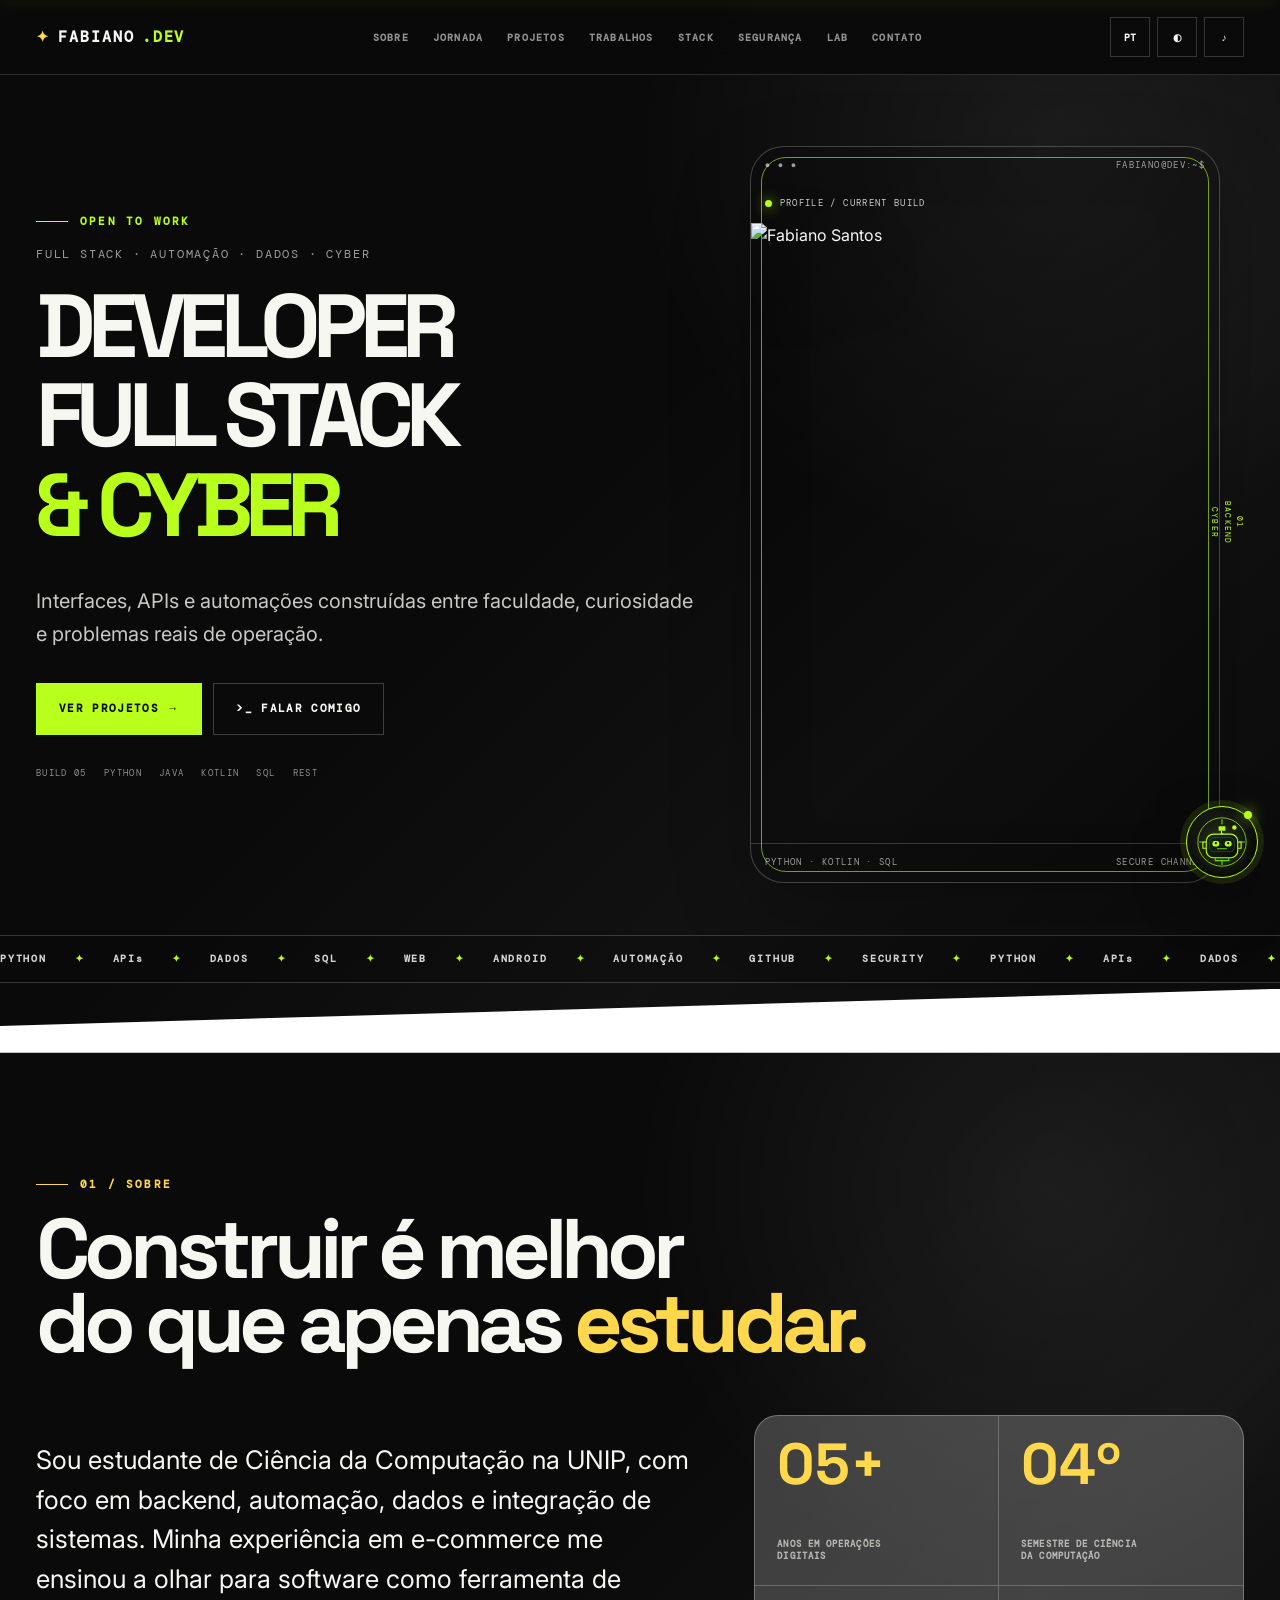
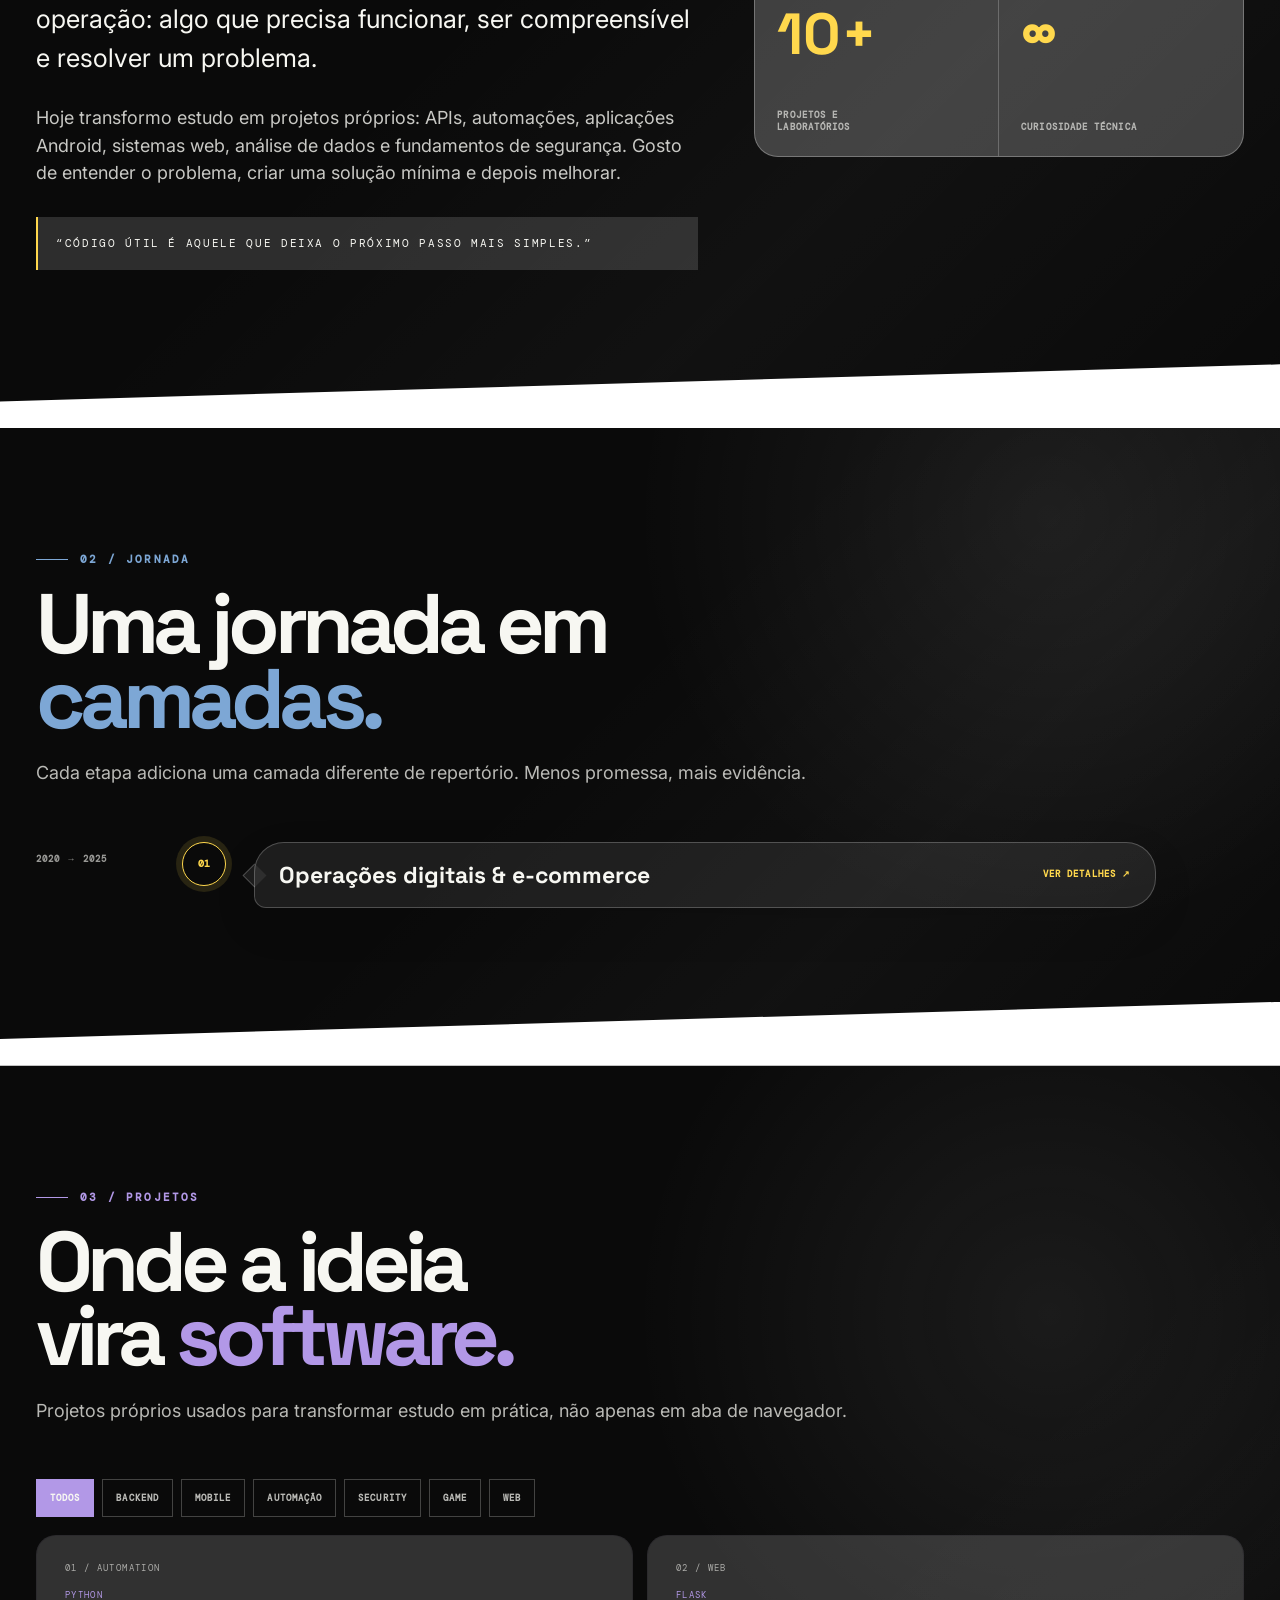
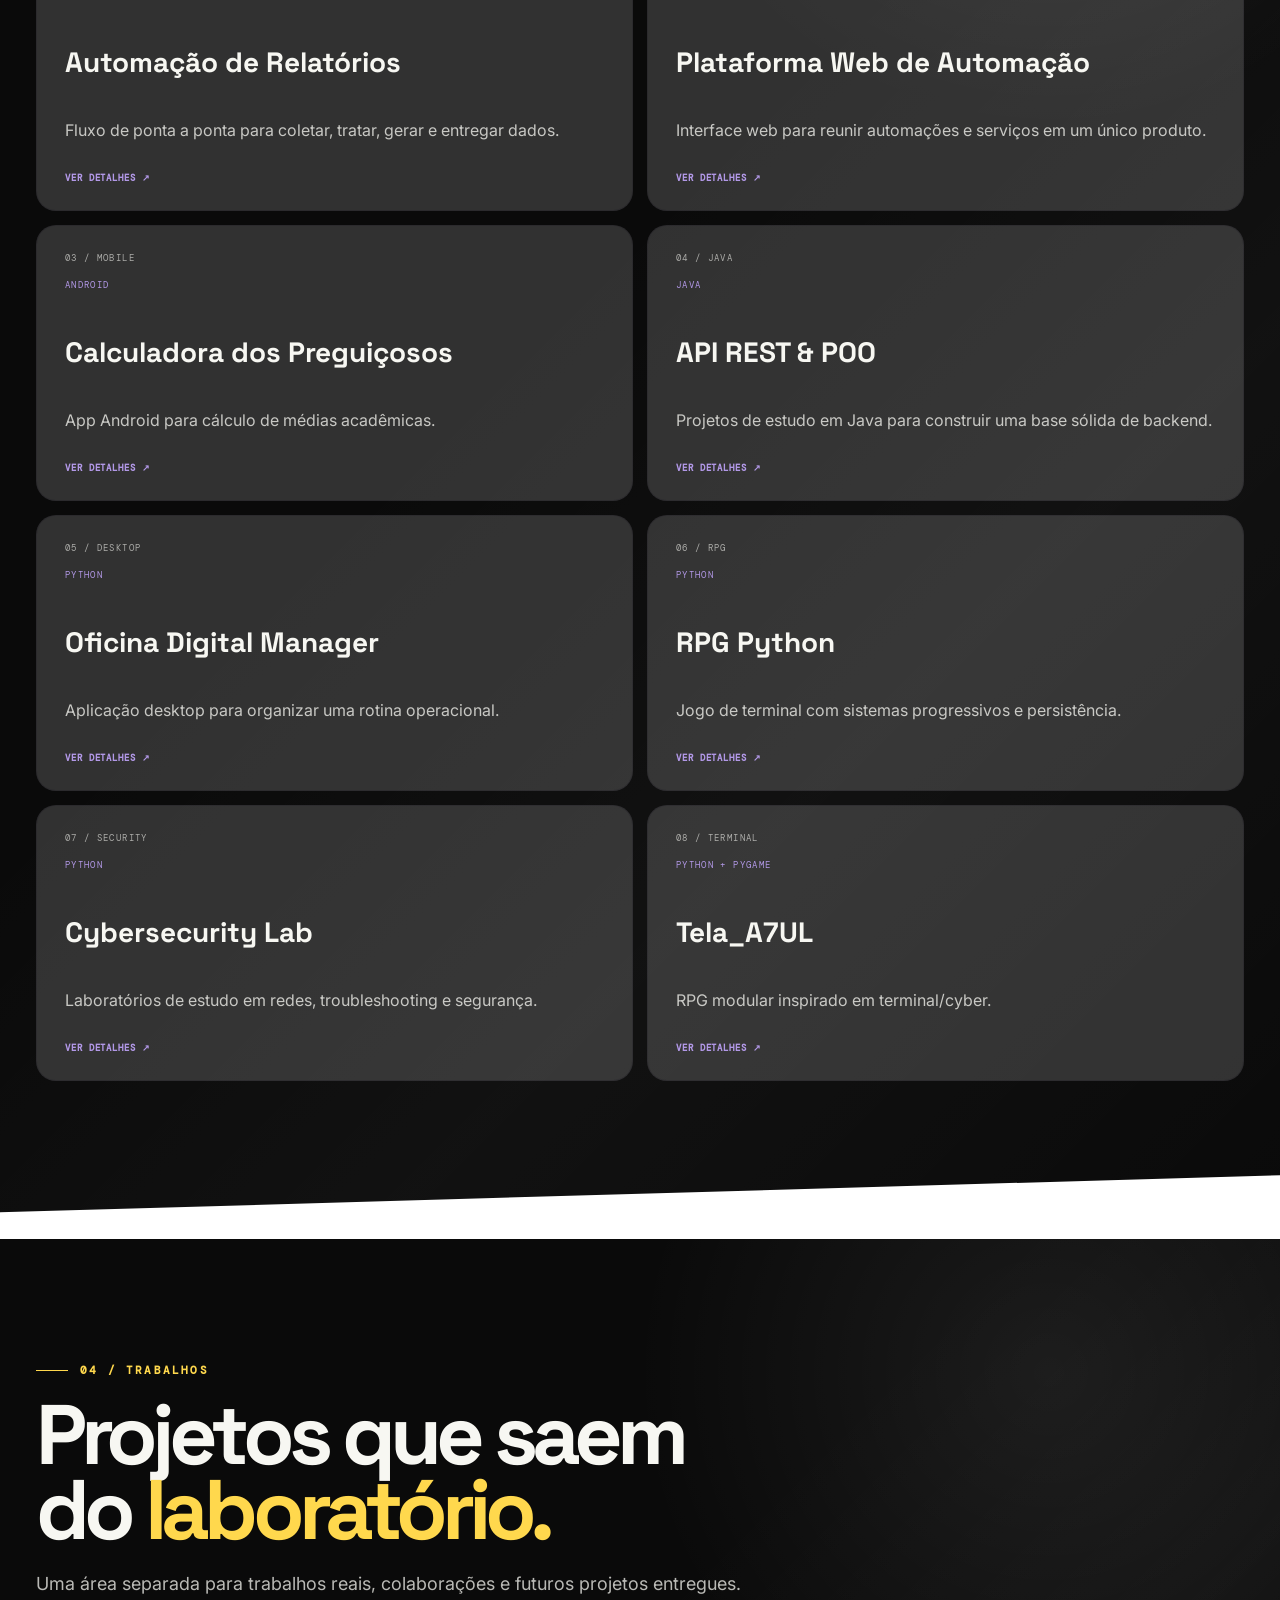
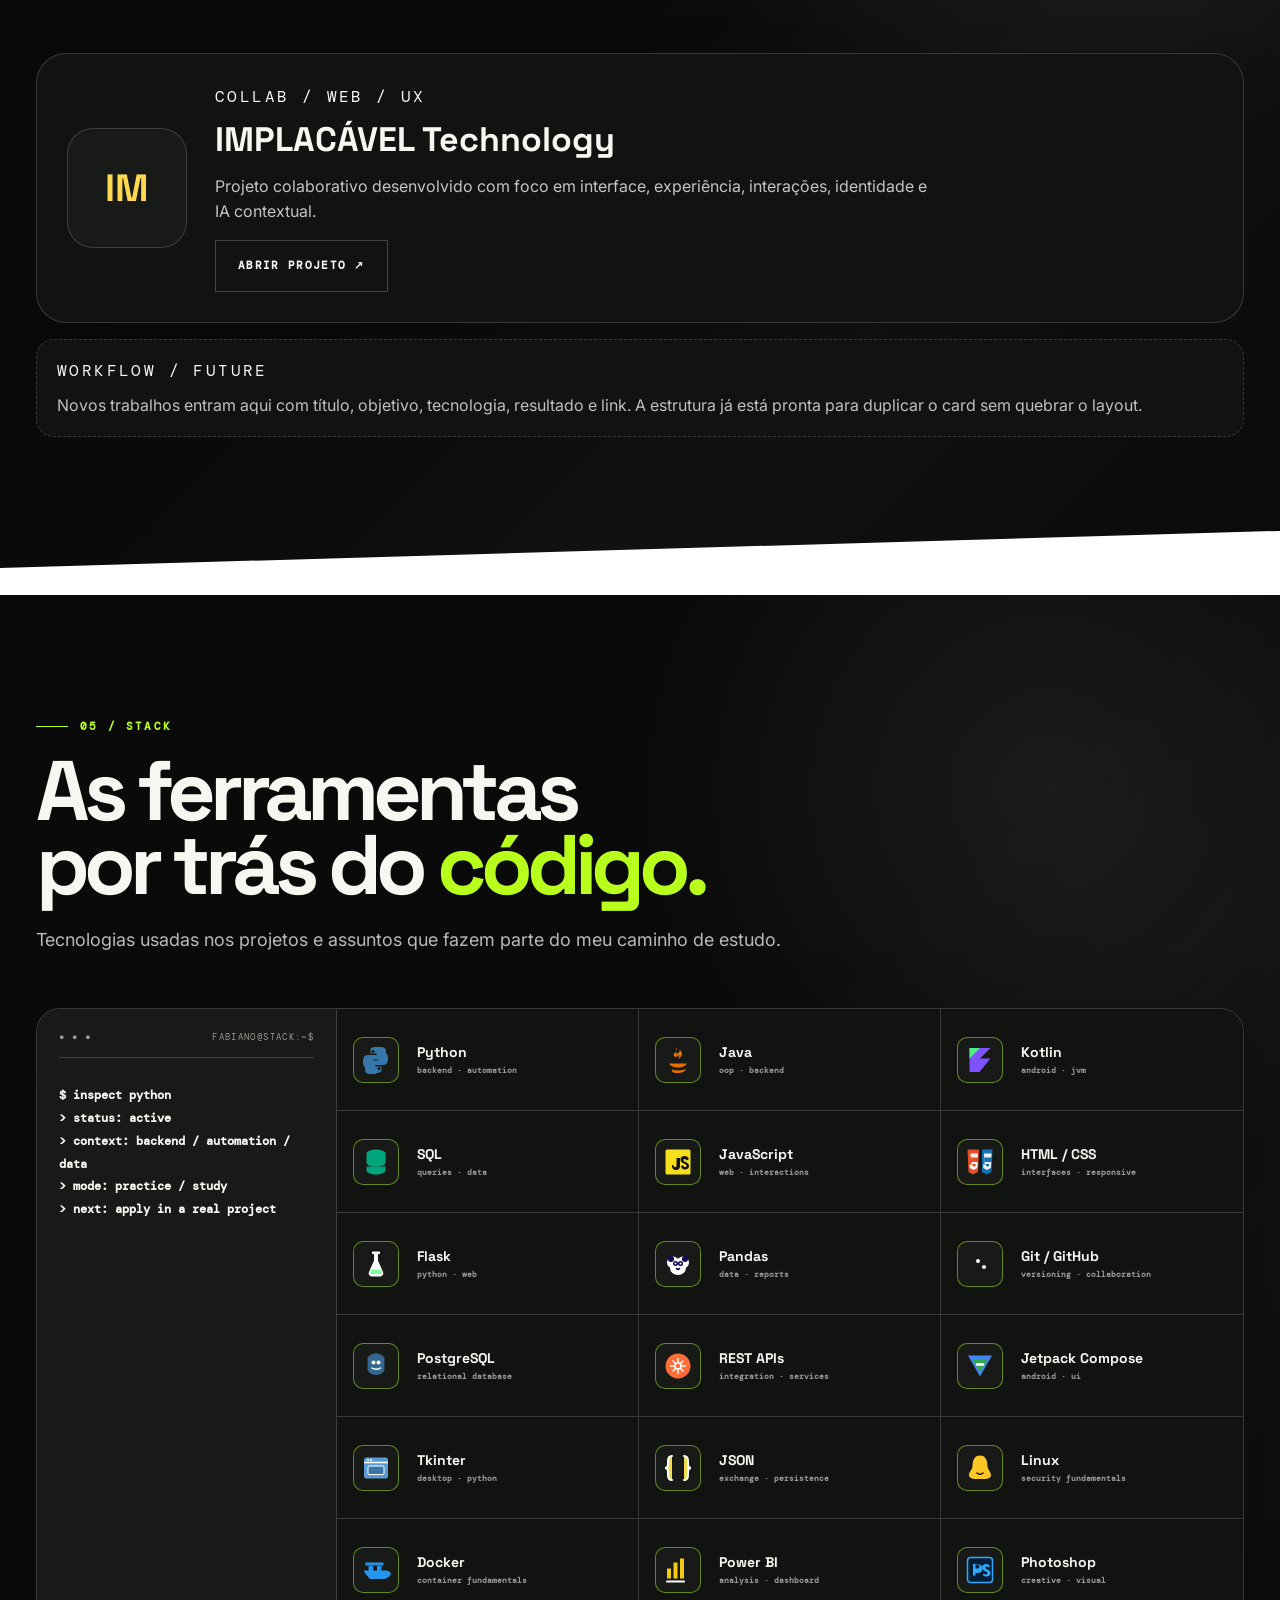
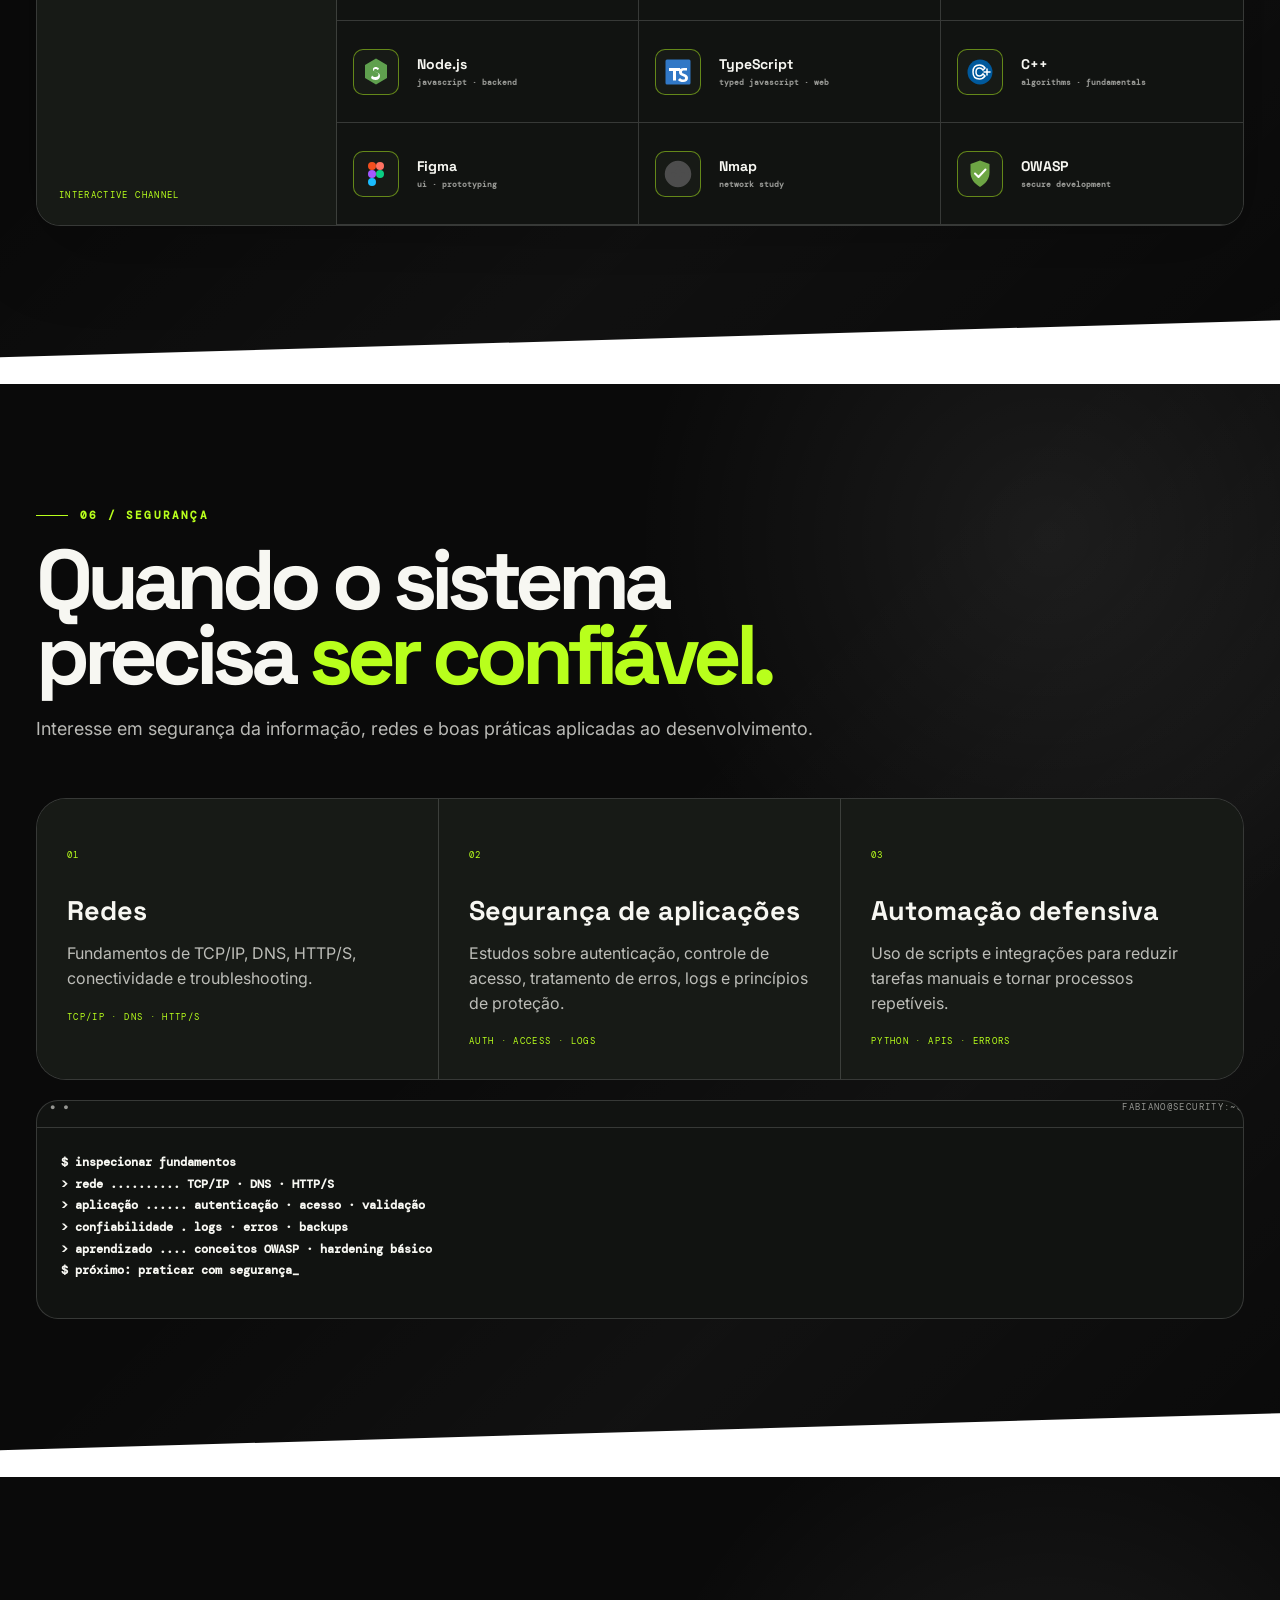
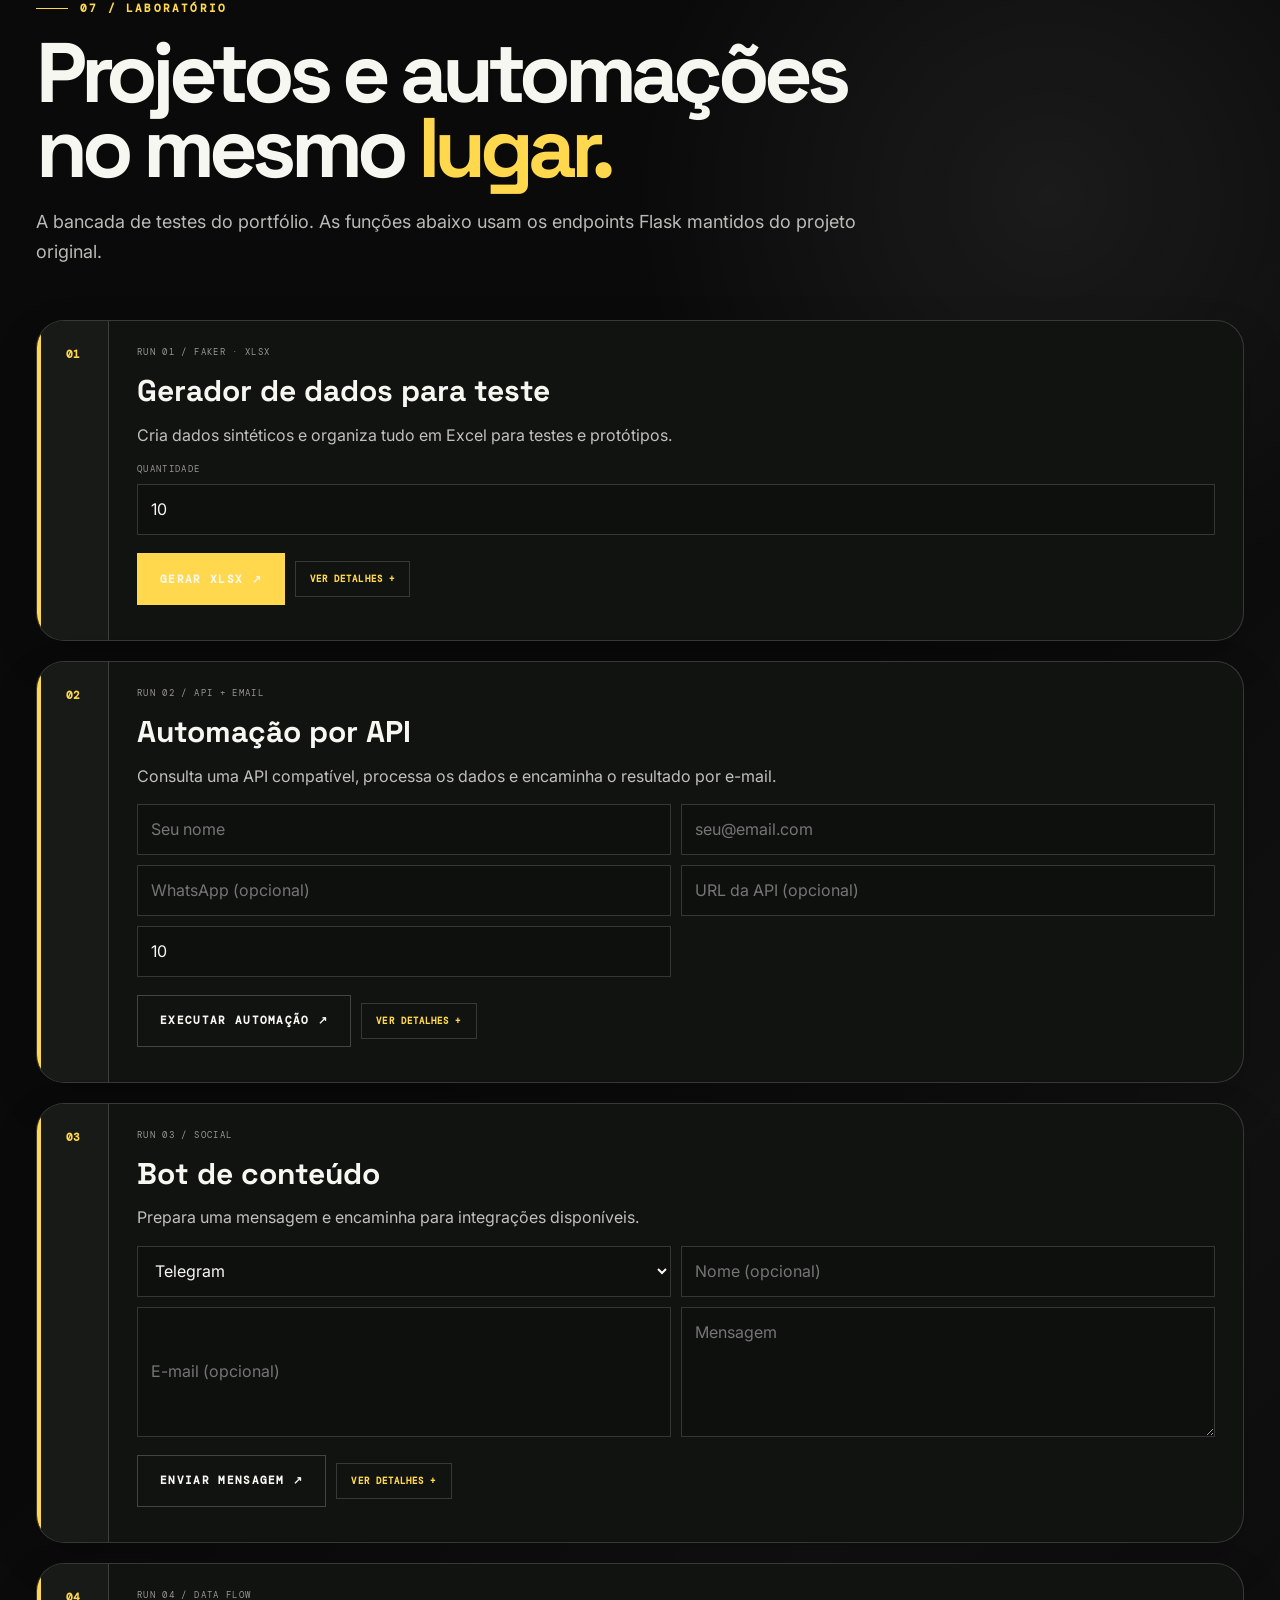
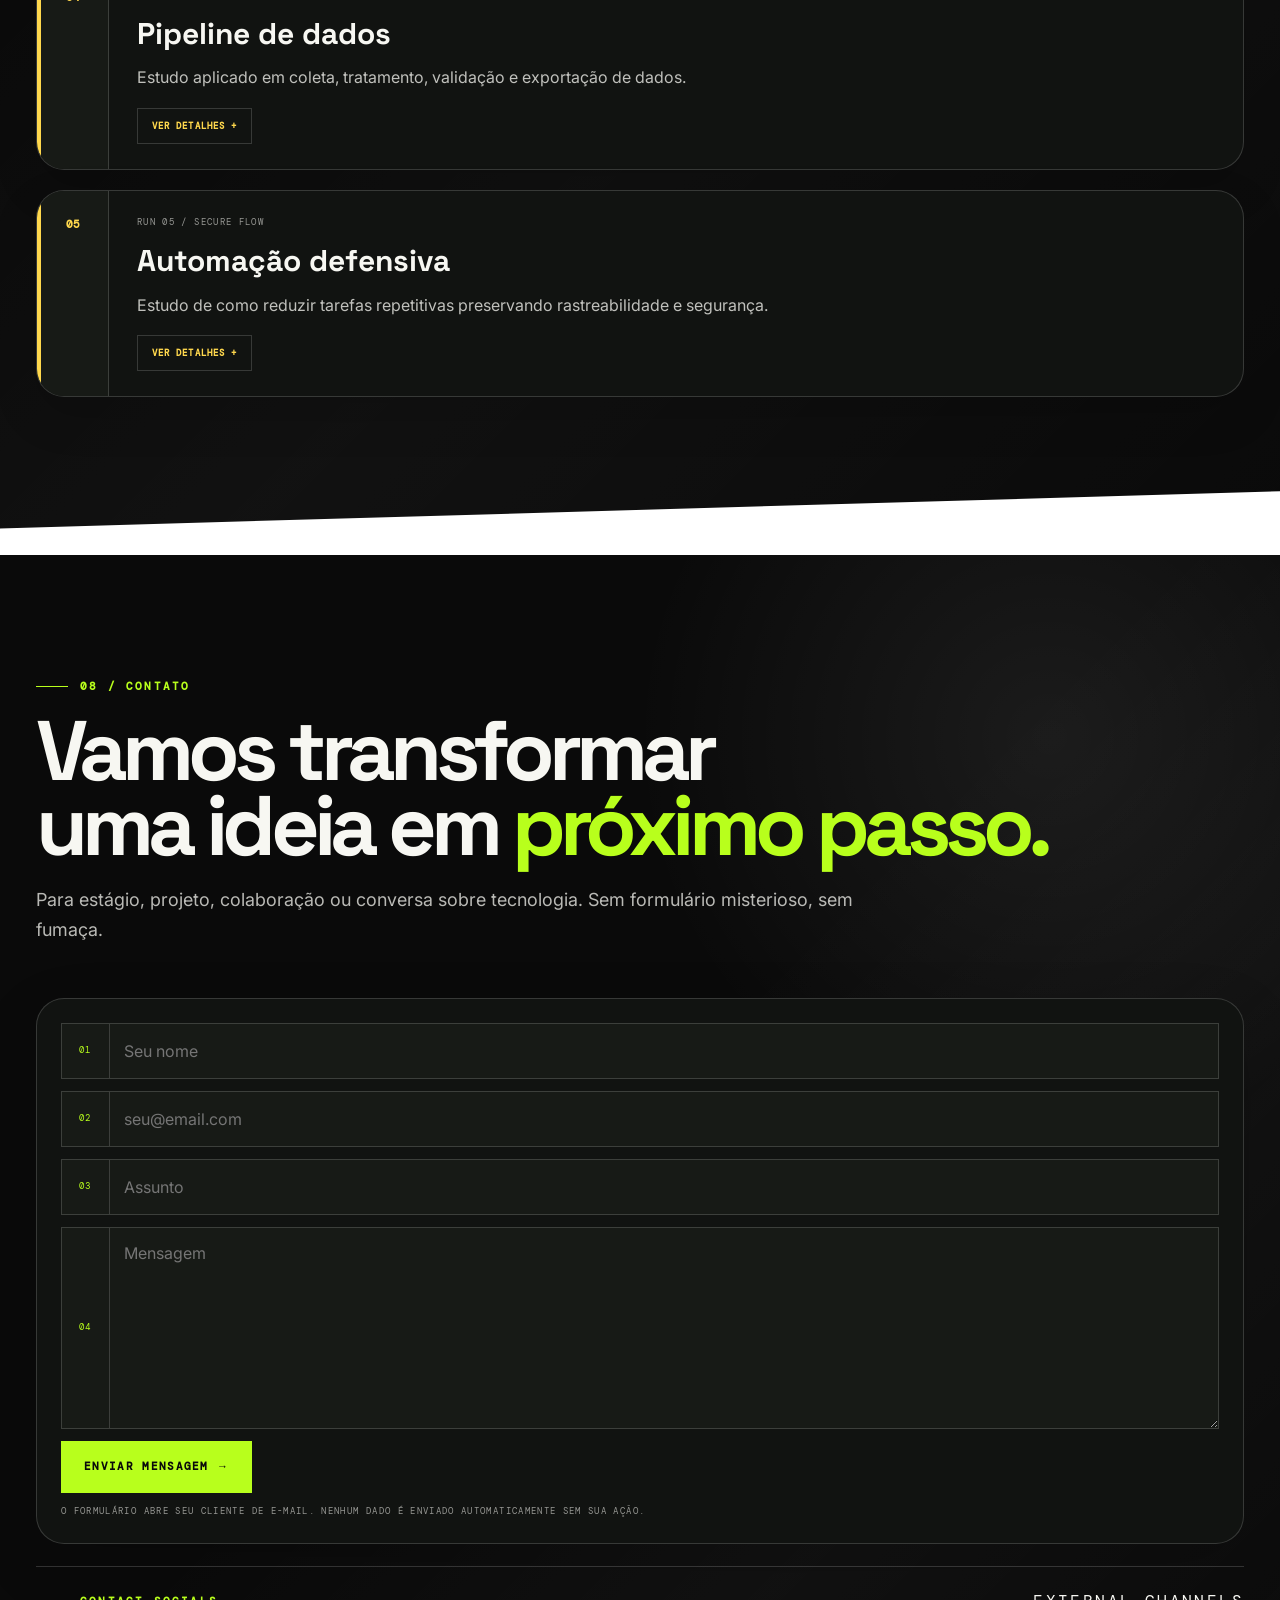
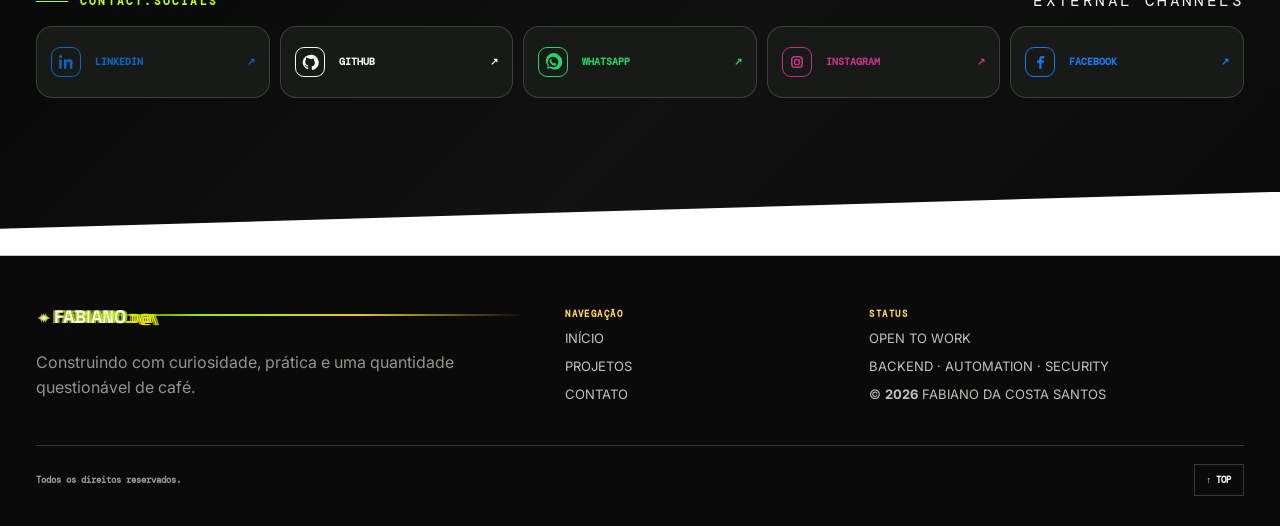
==== index.html @ bdf97c0b "Integrate corrected V13 portfolio interface" ====
<!doctype html>
<html lang="pt-BR" class="theme-dark">
<head>
  <!-- ========================= META / SEO ========================= -->
  <meta charset="utf-8">
  <meta name="viewport" content="width=device-width, initial-scale=1">
  <meta name="theme-color" content="#0A0A0A">
  <meta name="description" content="Fabiano da Costa Santos — estudante de Ciência da Computação com foco em backend, automação, dados, desenvolvimento e fundamentos de segurança.">
  <meta property="og:title" content="Fabiano Santos — Developer Full Stack & Cyber">
  <meta property="og:description" content="Portfólio técnico com jornada, projetos, stack, segurança, laboratório e trabalhos. ">
  <meta property="og:type" content="website">
  <meta property="og:url" content="https://fabiano.tec.br/">
  <title>Fabiano Santos — Developer Full Stack & Cyber</title>
  <!-- ========================= FONTES ========================= -->
  <link rel="preconnect" href="https://fonts.googleapis.com">
  <link rel="preconnect" href="https://fonts.gstatic.com" crossorigin>
  <link href="https://fonts.googleapis.com/css2?family=DM+Mono:wght@400;500&family=Inter:wght@400;500;600;700;800&family=Space+Grotesk:wght@500;600;700&display=swap" rel="stylesheet">
  <link rel="stylesheet" href="/style.css">
</head>
<body>
  <!-- ========================= HUD / DECORAÇÃO GLOBAL ========================= -->
  <div class="cyber-cursor-fixed" id="cursor-target" aria-hidden="true" title="Cyber security cursor"><span class="cursor-target-icon"><svg viewBox="0 0 64 64" aria-hidden="true"><circle cx="32" cy="32" r="17"/><circle cx="32" cy="32" r="5"/><path d="M32 3v12M32 49v12M3 32h12M49 32h12"/></svg></span></div>
  <div class="scanline" aria-hidden="true"></div>
  <div class="scroll-progress" aria-hidden="true"><span></span></div>

  <!-- ========================= HEADER / NAVEGAÇÃO ========================= -->
  <header class="site-header" id="site-header">
    <div class="container header-inner">
      <a class="brand" href="#inicio" aria-label="Fabiano.dev">
        <span class="brand-symbol">✦</span><span>FABIANO</span><b>.DEV</b>
      </a>
      <nav class="main-nav" id="main-nav" aria-label="Navegação principal">
        <a href="#sobre" data-i18n="nav.about">SOBRE</a>
        <a href="#jornada" data-i18n="nav.journey">JORNADA</a>
        <a href="#projetos" data-i18n="nav.projects">PROJETOS</a>
        <a href="#trabalhos" data-i18n="nav.work">TRABALHOS</a>
        <a href="#stack" data-i18n="nav.stack">STACK</a>
        <a href="#seguranca" data-i18n="nav.security">SEGURANÇA</a>
        <a href="#laboratorio" data-i18n="nav.lab">LAB</a>
        <a href="#contato" data-i18n="nav.contact">CONTATO</a>
      </nav>
      <div class="header-actions">
        <button class="icon-button" id="lang-toggle" aria-label="Alternar idioma">PT</button>
        <button class="icon-button" id="theme-toggle" aria-label="Alternar tema">◐</button>
        <button class="sound-button" id="sound-toggle" aria-pressed="false" aria-label="Alternar som">♪</button>
        <button class="mobile-toggle" id="mobile-toggle" aria-label="Abrir menu" aria-expanded="false">☰</button>
      </div>
    </div>
  </header>

  <main>
    <!-- ========================= 00 / HERO ========================= -->
    <section id="inicio" class="hero section-grid" data-tone="lime">
      <div class="container hero-grid">
        <div class="hero-copy reveal">
          <div class="eyebrow"><span></span><span data-i18n="hero.eyebrow">OPEN TO WORK</span></div>
          <p class="mono hero-kicker" data-i18n="hero.kicker">FULL STACK · AUTOMAÇÃO · DADOS · CYBER</p>
          <h1 class="hero-title crash-title">
            <span data-i18n="hero.t1">DEVELOPER</span>
            <span data-i18n="hero.t2">FULL STACK</span>
            <span class="crash-word" data-i18n="hero.t3">&amp; CYBER</span>
          </h1>
          <p class="hero-lede" data-i18n="hero.lede">Interfaces, APIs e automações construídas entre faculdade, curiosidade e problemas reais de operação.</p>
          <div class="hero-actions">
            <a class="btn btn-primary" href="#projetos" data-i18n="hero.projects">VER PROJETOS →</a>
            <a class="btn btn-ghost" href="#contato" data-i18n="hero.contact">&gt;_ FALAR COMIGO</a>
          </div>
          <div class="hero-meta mono"><span>BUILD 05</span><span>PYTHON</span><span>JAVA</span><span>KOTLIN</span><span>SQL</span><span>REST</span></div>
        </div>
        <div class="hero-visual reveal reveal-delay-1">
          <div class="hero-photo-frame">
            <div class="photo-top mono"><span>● ● ●</span><span>fabiano@dev:~$</span></div>
            <div class="photo-status mono"><span class="status-dot"></span><span data-i18n="hero.status">PROFILE / CURRENT BUILD</span></div>
            <img class="hero-photo" src="/imagem/fabiano-cyber.webp" alt="Fabiano Santos" loading="eager">
            <div class="photo-footer mono"><span>PYTHON · KOTLIN · SQL</span><span>SECURE CHANNEL</span></div>
            <div class="glitch-overlay" aria-hidden="true"></div>
          </div>
          <div class="hero-side-rail mono"><span>01</span><span>BACKEND</span><span>CYBER</span></div>
        </div>
      </div>
      <div class="hero-strip infinite-strip" aria-label="Tecnologias">
        <div class="strip-track"><span>PYTHON</span><i>✦</i><span>APIs</span><i>✦</i><span>DADOS</span><i>✦</i><span>SQL</span><i>✦</i><span>WEB</span><i>✦</i><span>ANDROID</span><i>✦</i><span>AUTOMAÇÃO</span><i>✦</i><span>GITHUB</span><i>✦</i><span>SECURITY</span><i>✦</i><span>PYTHON</span><i>✦</i><span>APIs</span><i>✦</i><span>DADOS</span><i>✦</i><span>SQL</span><i>✦</i><span>WEB</span><i>✦</i><span>ANDROID</span><i>✦</i><span>AUTOMAÇÃO</span><i>✦</i></div>
      </div>
    </section>

    <!-- ========================= 01 / SOBRE ========================= -->
    <section id="sobre" class="section section-about" data-tone="amber">
      <div class="container">
        <div class="section-head reveal">
          <div class="eyebrow"><span></span><span data-i18n="about.eyebrow">01 / SOBRE</span></div>
          <h2 class="crash-title" data-i18n-html="about.title">Construir é melhor<br>do que apenas <em class="crash-accent">estudar.</em></h2>
        </div>
        <div class="about-grid">
          <article class="about-copy reveal">
            <p class="lead-paragraph" data-i18n="about.p1">Sou estudante de Ciência da Computação na UNIP, com foco em backend, automação, dados e integração de sistemas. Minha experiência em e-commerce me ensinou a olhar para software como ferramenta de operação: algo que precisa funcionar, ser compreensível e resolver um problema.</p>
            <p data-i18n="about.p2">Hoje transformo estudo em projetos próprios: APIs, automações, aplicações Android, sistemas web, análise de dados e fundamentos de segurança. Gosto de entender o problema, criar uma solução mínima e depois melhorar.</p>
            <div class="quote-line mono" data-i18n="about.quote">“Código útil é aquele que deixa o próximo passo mais simples.”</div>
          </article>
          <div class="stats-grid reveal reveal-delay-1">
            <div class="stat-card"><strong>05+</strong><span data-i18n="about.s1">ANOS EM OPERAÇÕES DIGITAIS</span></div>
            <div class="stat-card"><strong>04º</strong><span data-i18n="about.s2">SEMESTRE DE CIÊNCIA DA COMPUTAÇÃO</span></div>
            <div class="stat-card"><strong>10+</strong><span data-i18n="about.s3">PROJETOS E LABORATÓRIOS</span></div>
            <div class="stat-card accent"><strong>∞</strong><span data-i18n="about.s4">CURIOSIDADE TÉCNICA</span></div>
          </div>
        </div>
      </div>
    </section>

    <!-- ========================= 02 / JORNADA CRONOLÓGICA ========================= -->
    <section id="jornada" class="section section-jornada" data-tone="cyan">
      <div class="container">
        <div class="section-head reveal">
          <div class="eyebrow"><span></span><span data-i18n="journey.eyebrow">02 / JORNADA</span></div>
          <h2 class="crash-title" data-i18n-html="journey.title">Uma jornada em<br><em class="crash-accent">camadas.</em></h2>
          <p data-i18n="journey.subtitle">Cada etapa adiciona uma camada diferente de repertório. Menos promessa, mais evidência.</p>
        </div>
        <div class="timeline" id="timeline">
          <article class="timeline-item reveal"><div class="timeline-year">2020 → 2025</div><div class="timeline-node">01</div><div class="timeline-card"><div class="timeline-top"><h3 class="crash-target" data-i18n="journey.1.title">Operações digitais &amp; e-commerce</h3><button class="text-button detail-toggle" data-detail="j1" data-i18n="common.details">DETALHES +</button></div><p data-i18n="journey.1.text">Gestão de marketplaces, atendimento, anúncios, logística, dados e resolução de problemas em ambientes digitais.</p><span class="mono" data-i18n="journey.1.tags">Mercado Livre · Amazon · Shopee · Magalu · Shein</span><div class="timeline-detail" id="j1" data-i18n="journey.1.detail">Foi a fase que me ensinou que um processo só é bom quando consegue funcionar sob pressão, com clareza e continuidade.</div></div></article>
          <article class="timeline-item reveal reveal-delay-1"><div class="timeline-year">25 FEV 2025</div><div class="timeline-node">02</div><div class="timeline-card"><div class="timeline-top"><h3 class="crash-target" data-i18n="journey.2.title">Início da Ciência da Computação</h3><button class="text-button detail-toggle" data-detail="j2" data-i18n="common.details">DETALHES +</button></div><p data-i18n="journey.2.text">Entrada no Bacharelado em Ciência da Computação na UNIP, trazendo base formal para a prática.</p><span class="mono" data-i18n="journey.2.tags">UNIP · LÓGICA · POO · ESTRUTURAS</span><div class="timeline-detail" id="j2" data-i18n="journey.2.detail">A faculdade consolidou lógica de programação, orientação a objetos, estruturas de dados, banco de dados e fundamentos de engenharia de software.</div></div></article>
          <article class="timeline-item reveal"><div class="timeline-year">PROJETO 01</div><div class="timeline-node">03</div><div class="timeline-card"><div class="timeline-top"><h3 class="crash-target" data-i18n="journey.3.title">Snake em Kotlin</h3><button class="text-button detail-toggle" data-detail="j3" data-i18n="common.details">DETALHES +</button></div><p data-i18n="journey.3.text">Primeiro jogo em Kotlin, transformando lógica e estados em uma aplicação executável.</p><span class="mono">KOTLIN · GAME LOGIC · STATE</span><div class="timeline-detail" id="j3" data-i18n="journey.3.detail">O projeto marcou a passagem de exercícios isolados para um software com entrada de usuário, estados, regras e comportamento contínuo.</div></div></article>
          <article class="timeline-item reveal reveal-delay-1"><div class="timeline-year">PROJETO 02</div><div class="timeline-node">04</div><div class="timeline-card"><div class="timeline-top"><h3 class="crash-target" data-i18n="journey.4.title">Calculadora dos Preguiçosos</h3><button class="text-button detail-toggle" data-detail="j4" data-i18n="common.details">DETALHES +</button></div><p data-i18n="journey.4.text">Aplicação Android para calcular NP1, AVA, PIN e Exame com regras acadêmicas.</p><span class="mono">KOTLIN · ANDROID · COMPOSE · MATERIAL 3</span><div class="timeline-detail" id="j4" data-i18n="journey.4.detail">Projeto funcional com validação de entradas, gerenciamento de estado, componentes reutilizáveis, reprodução de áudio e geração de APK.</div></div></article>
          <article class="timeline-item reveal"><div class="timeline-year">PROJETO 03</div><div class="timeline-node">05</div><div class="timeline-card"><div class="timeline-top"><h3 class="crash-target" data-i18n="journey.5.title">Automação de Relatórios</h3><button class="text-button detail-toggle" data-detail="j5" data-i18n="common.details">DETALHES +</button></div><p data-i18n="journey.5.text">API → processamento → relatório → entrega. A primeira automação ponta a ponta.</p><span class="mono">PYTHON · PANDAS · REST API · SMTP</span><div class="timeline-detail" id="j5" data-i18n="journey.5.detail">Integração com API do Banco Central, tratamento com Pandas, exportação CSV/XLSX e envio automatizado por e-mail.</div></div></article>
          <article class="timeline-item reveal reveal-delay-1"><div class="timeline-year">PROJETO 04</div><div class="timeline-node">06</div><div class="timeline-card"><div class="timeline-top"><h3 class="crash-target" data-i18n="journey.6.title">Plataforma Web de Automação</h3><button class="text-button detail-toggle" data-detail="j6" data-i18n="common.details">DETALHES +</button></div><p data-i18n="journey.6.text">Backend Flask, interface web, formulários, endpoints, downloads e serviços no mesmo produto.</p><span class="mono">FLASK · PYTHON · JAVASCRIPT · APIS</span><div class="timeline-detail" id="j6" data-i18n="journey.6.detail">O laboratório aproximou backend e interface, com serviços separados e fluxos reais de processamento.</div></div></article>
          <article class="timeline-item reveal"><div class="timeline-year">PROJETO 05</div><div class="timeline-node">07</div><div class="timeline-card"><div class="timeline-top"><h3 class="crash-target" data-i18n="journey.7.title">Java REST &amp; POO</h3><button class="text-button detail-toggle" data-detail="j7" data-i18n="common.details">DETALHES +</button></div><p data-i18n="journey.7.text">Estudos práticos em Java para organizar classes, endpoints, regras e dados.</p><span class="mono">JAVA · POO · REST · SQL</span><div class="timeline-detail" id="j7" data-i18n="journey.7.detail">Inclui projetos de API REST e exercícios de encapsulamento, herança, polimorfismo, composição e organização de código.</div></div></article>
          <article class="timeline-item reveal reveal-delay-1"><div class="timeline-year">PROJETO 06</div><div class="timeline-node">08</div><div class="timeline-card"><div class="timeline-top"><h3 class="crash-target" data-i18n="journey.8.title">Cybersecurity Lab</h3><button class="text-button detail-toggle" data-detail="j8" data-i18n="common.details">DETALHES +</button></div><p data-i18n="journey.8.text">Laboratórios próprios para estudar redes, segurança de aplicações e automação defensiva.</p><span class="mono">TCP/IP · DNS · PYTHON · TROUBLESHOOTING</span><div class="timeline-detail" id="j8" data-i18n="journey.8.detail">A trilha inclui estudos de port scanning, fundamentos de autenticação, tratamento de erros, logs, criptografia básica e práticas seguras. É estudo prático, não experiência profissional.</div></div></article>
          <article class="timeline-item reveal"><div class="timeline-year">PROJETO 07</div><div class="timeline-node">09</div><div class="timeline-card"><div class="timeline-top"><h3 class="crash-target" data-i18n="journey.9.title">Tela_A7UL / Jogo de terminal</h3><button class="text-button detail-toggle" data-detail="j9" data-i18n="common.details">DETALHES +</button></div><p data-i18n="journey.9.text">RPG em Python com combate, exploração, inventário, save system, eventos e áudio.</p><span class="mono">PYTHON · POO · JSON · PERSISTÊNCIA</span><div class="timeline-detail" id="j9" data-i18n="journey.9.detail">Projeto modular com src/, áudio, múltiplos slots, NG+, bosses, cidades e estrutura de mundo. O arquivo-fonte foi incluído no projeto do portfólio.</div></div></article>
          <article class="timeline-item reveal reveal-delay-1"><div class="timeline-year">PROJETO 08</div><div class="timeline-node">10</div><div class="timeline-card"><div class="timeline-top"><h3 class="crash-target" data-i18n="journey.10.title">IMPLACÁVEL Technology</h3><button class="text-button detail-toggle" data-detail="j10" data-i18n="common.details">DETALHES +</button></div><p data-i18n="journey.10.text">Trabalho colaborativo de front-end, UX/UI, interações, tema e IA contextual.</p><span class="mono">REACT · TYPESCRIPT · UX/UI · IA</span><div class="timeline-detail" id="j10" data-i18n="journey.10.detail">Reconstrução e refinamento de um site institucional com linguagem editorial/cyber e componentes interativos.</div></div></article>
          <article class="timeline-item reveal"><div class="timeline-year">AGORA</div><div class="timeline-node">11</div><div class="timeline-card current"><div class="timeline-top"><h3 class="crash-target" data-i18n="journey.11.title">Preparando o próximo salto</h3><button class="text-button detail-toggle" data-detail="j11" data-i18n="common.details">DETALHES +</button></div><p data-i18n="journey.11.text">Buscando estágio/júnior para transformar laboratório e formação em experiência profissional verificável.</p><span class="mono">BACKEND · AUTOMATION · SECURITY · CLOUD</span><div class="timeline-detail" id="j11" data-i18n="journey.11.detail">Próximo passo: aprofundar backend, cloud e segurança em um ambiente profissional, aprender com uma equipe e entregar software útil.</div></div></article>
        </div>
      </div>
    </section>

    <!-- ========================= 03 / PROJETOS ========================= -->
    <section id="projetos" class="section section-projects" data-tone="violet">
      <div class="container">
        <div class="section-head reveal">
          <div class="eyebrow"><span></span><span data-i18n="projects.eyebrow">03 / PROJETOS</span></div>
          <h2 class="crash-title" data-i18n-html="projects.title">Onde a ideia<br>vira <em class="crash-accent">software.</em></h2>
          <p data-i18n="projects.subtitle">Projetos próprios usados para transformar estudo em prática, não apenas em aba de navegador.</p>
        </div>
        <div class="filter-row" id="project-filters">
          <button class="filter active" data-filter="all" data-i18n="filters.all">TODOS</button>
          <button class="filter" data-filter="backend" data-i18n="filters.backend">BACKEND</button>
          <button class="filter" data-filter="mobile" data-i18n="filters.mobile">MOBILE</button>
          <button class="filter" data-filter="automation" data-i18n="filters.automation">AUTOMAÇÃO</button>
          <button class="filter" data-filter="security" data-i18n="filters.security">SECURITY</button>
          <button class="filter" data-filter="game" data-i18n="filters.game">GAME</button>
          <button class="filter" data-filter="web" data-i18n="filters.web">WEB</button>
        </div>
        <div class="project-grid" id="project-grid">
          <button class="project-card reveal" data-project="selic" data-tags="automation backend">
            <span class="project-index mono">01 / AUTOMATION</span><span class="project-tech mono">PYTHON</span>
            <h3 data-project-title="selic">Automação de Relatórios</h3><p data-project-summary="selic">API do Banco Central, Pandas, CSV/XLSX e envio automático por e-mail.</p>
            <span class="project-link" data-i18n="common.details">VER DETALHES ↗</span>
          </button>
          <button class="project-card reveal reveal-delay-1" data-project="flask" data-tags="web backend automation">
            <span class="project-index mono">02 / WEB</span><span class="project-tech mono">FLASK</span>
            <h3 data-project-title="flask">Plataforma Web de Automação</h3><p data-project-summary="flask">Interface web para executar automações, integrar serviços e organizar processamento.</p>
            <span class="project-link" data-i18n="common.details">VER DETALHES ↗</span>
          </button>
          <button class="project-card reveal" data-project="calc" data-tags="mobile">
            <span class="project-index mono">03 / MOBILE</span><span class="project-tech mono">ANDROID</span>
            <h3 data-project-title="calc">Calculadora dos Preguiçosos</h3><p data-project-summary="calc">App Android em Kotlin para cálculo de médias e regras acadêmicas.</p>
            <span class="project-link" data-i18n="common.details">VER DETALHES ↗</span>
          </button>
          <button class="project-card reveal reveal-delay-1" data-project="java" data-tags="backend">
            <span class="project-index mono">04 / JAVA</span><span class="project-tech mono">JAVA</span>
            <h3 data-project-title="java">API REST &amp; POO</h3><p data-project-summary="java">Estudos de backend em Java, objetos, endpoints, organização e dados.</p>
            <span class="project-link" data-i18n="common.details">VER DETALHES ↗</span>
          </button>
          <button class="project-card reveal" data-project="oficina" data-tags="automation backend">
            <span class="project-index mono">05 / DESKTOP</span><span class="project-tech mono">PYTHON</span>
            <h3 data-project-title="oficina">Oficina Digital Manager</h3><p data-project-summary="oficina">Projeto desktop em Python/Tkinter com SQLite para organizar uma rotina operacional.</p>
            <span class="project-link" data-i18n="common.details">VER DETALHES ↗</span>
          </button>
          <button class="project-card reveal reveal-delay-1" data-project="rpg" data-tags="game backend">
            <span class="project-index mono">06 / RPG</span><span class="project-tech mono">PYTHON</span>
            <h3 data-project-title="rpg">RPG Python</h3><p data-project-summary="rpg">Jogo de terminal com save system, eventos, inventário, cidades, bosses e progressão.</p>
            <span class="project-link" data-i18n="common.details">VER DETALHES ↗</span>
          </button>
          <button class="project-card reveal" data-project="cyber" data-tags="security">
            <span class="project-index mono">07 / SECURITY</span><span class="project-tech mono">PYTHON</span>
            <h3 data-project-title="cyber">Cybersecurity Lab</h3><p data-project-summary="cyber">Laboratórios de estudo para redes, troubleshooting, segurança de aplicações e automação defensiva.</p>
            <span class="project-link" data-i18n="common.details">VER DETALHES ↗</span>
          </button>
          <button class="project-card reveal reveal-delay-1" data-project="tela" data-tags="game backend">
            <span class="project-index mono">08 / TERMINAL</span><span class="project-tech mono">PYTHON + PYGAME</span>
            <h3 data-project-title="tela">Tela_A7UL</h3><p data-project-summary="tela">RPG modular com áudio, persistência, combate, mundo e sistema NG+.</p>
            <span class="project-link" data-i18n="common.details">VER DETALHES ↗</span>
          </button>
        </div>
      </div>
    </section>

    <!-- ========================= 04 / TRABALHOS ========================= -->
    <section id="trabalhos" class="section section-work" data-tone="red">
      <div class="container">
        <div class="section-head reveal">
          <div class="eyebrow"><span></span><span data-i18n="work.eyebrow">04 / TRABALHOS</span></div>
          <h2 class="crash-title" data-i18n-html="work.title">Projetos que saem<br>do <em class="crash-accent">laboratório.</em></h2>
          <p data-i18n="work.subtitle">Uma área separada para trabalhos reais, colaborações e futuros projetos entregues.</p>
        </div>
        <div class="work-feature reveal">
          <div class="work-mark">IM</div>
          <div><span class="mono">COLLAB / WEB / UX</span><h3>IMPLACÁVEL Technology</h3><p data-i18n="work.implacavel">Projeto colaborativo desenvolvido com foco em interface, experiência, interações, identidade e IA contextual.</p><a class="btn btn-ghost" href="https://implacavel-company.github.io/Implacavel-WebSite/" target="_blank" rel="noreferrer" data-i18n="work.open">ABRIR PROJETO ↗</a></div>
        </div>
        <div class="future-work"><span class="mono">WORKFLOW / FUTURE</span><p data-i18n="work.future">Novos trabalhos entram aqui com título, objetivo, tecnologia, resultado e link. A estrutura já está pronta para duplicar o card sem quebrar o layout.</p></div>
      </div>
    </section>

    <!-- ========================= 05 / STACK ========================= -->
    <section id="stack" class="section section-stack" data-tone="cyan">
      <div class="container">
        <div class="section-head reveal">
          <div class="eyebrow"><span></span><span data-i18n="stack.eyebrow">05 / STACK</span></div>
          <h2 class="crash-title" data-i18n-html="stack.title">As ferramentas<br>por trás do <em class="crash-accent">código.</em></h2>
          <p data-i18n="stack.subtitle">Tecnologias usadas nos projetos e assuntos que fazem parte do meu caminho de estudo.</p>
        </div>
        <div class="stack-layout">
          <div class="terminal-card reveal" id="stack-terminal">
            <div class="terminal-top mono"><span>● ● ●</span><span>fabiano@stack:~$</span></div>
            <pre id="stack-output">$ inspect python
&gt; status: active
&gt; context: backend / automation / data
&gt; mode: practice / study
&gt; next: apply in a real project</pre>
            <span class="terminal-footer mono">INTERACTIVE CHANNEL</span>
          </div>
          <div class="stack-grid reveal reveal-delay-1" id="stack-grid">
<button class="stack-chip" data-stack="Python" data-category="backend" type="button">
      <span class="stack-icon-wrap"><img class="stack-logo" loading="lazy" src="/assets/tech-icons/python.svg" alt="Python icon"><span class="stack-fallback">P</span></span>
      <span class="stack-copy"><b>Python</b><small>backend · automation</small></span>
    </button>
<button class="stack-chip" data-stack="Java" data-category="backend" type="button">
      <span class="stack-icon-wrap"><img class="stack-logo" loading="lazy" src="/assets/tech-icons/java.svg" alt="Java icon"><span class="stack-fallback">J</span></span>
      <span class="stack-copy"><b>Java</b><small>oop · backend</small></span>
    </button>
<button class="stack-chip" data-stack="Kotlin" data-category="mobile" type="button">
      <span class="stack-icon-wrap"><img class="stack-logo" loading="lazy" src="/assets/tech-icons/kotlin.svg" alt="Kotlin icon"><span class="stack-fallback">K</span></span>
      <span class="stack-copy"><b>Kotlin</b><small>android · jvm</small></span>
    </button>
<button class="stack-chip" data-stack="SQL" data-category="data" type="button">
      <span class="stack-icon-wrap"><img class="stack-logo" loading="lazy" src="/assets/tech-icons/sql.svg" alt="SQL icon"><span class="stack-fallback">S</span></span>
      <span class="stack-copy"><b>SQL</b><small>queries · data</small></span>
    </button>
<button class="stack-chip" data-stack="JavaScript" data-category="web" type="button">
      <span class="stack-icon-wrap"><img class="stack-logo" loading="lazy" src="/assets/tech-icons/javascript.svg" alt="JavaScript icon"><span class="stack-fallback">J</span></span>
      <span class="stack-copy"><b>JavaScript</b><small>web · interactions</small></span>
    </button>
<button class="stack-chip" data-stack="HTML / CSS" data-category="web" type="button">
      <span class="stack-icon-wrap"><img class="stack-logo" loading="lazy" src="/assets/tech-icons/html-css.svg" alt="HTML / CSS icon"><span class="stack-fallback">HC</span></span>
      <span class="stack-copy"><b>HTML / CSS</b><small>interfaces · responsive</small></span>
    </button>
<button class="stack-chip" data-stack="Flask" data-category="backend" type="button">
      <span class="stack-icon-wrap"><img class="stack-logo" loading="lazy" src="/assets/tech-icons/flask.svg" alt="Flask icon"><span class="stack-fallback">F</span></span>
      <span class="stack-copy"><b>Flask</b><small>python · web</small></span>
    </button>
<button class="stack-chip" data-stack="Pandas" data-category="data" type="button">
      <span class="stack-icon-wrap"><img class="stack-logo" loading="lazy" src="/assets/tech-icons/pandas.svg" alt="Pandas icon"><span class="stack-fallback">P</span></span>
      <span class="stack-copy"><b>Pandas</b><small>data · reports</small></span>
    </button>
<button class="stack-chip" data-stack="Git / GitHub" data-category="tools" type="button">
      <span class="stack-icon-wrap"><img class="stack-logo" loading="lazy" src="/assets/tech-icons/git.svg" alt="Git / GitHub icon"><span class="stack-fallback">GG</span></span>
      <span class="stack-copy"><b>Git / GitHub</b><small>versioning · collaboration</small></span>
    </button>
<button class="stack-chip" data-stack="PostgreSQL" data-category="data" type="button">
      <span class="stack-icon-wrap"><img class="stack-logo" loading="lazy" src="/assets/tech-icons/postgresql.svg" alt="PostgreSQL icon"><span class="stack-fallback">P</span></span>
      <span class="stack-copy"><b>PostgreSQL</b><small>relational database</small></span>
    </button>
<button class="stack-chip" data-stack="REST APIs" data-category="backend" type="button">
      <span class="stack-icon-wrap"><img class="stack-logo" loading="lazy" src="/assets/tech-icons/rest.svg" alt="REST APIs icon"><span class="stack-fallback">RA</span></span>
      <span class="stack-copy"><b>REST APIs</b><small>integration · services</small></span>
    </button>
<button class="stack-chip" data-stack="Jetpack Compose" data-category="mobile" type="button">
      <span class="stack-icon-wrap"><img class="stack-logo" loading="lazy" src="/assets/tech-icons/compose.svg" alt="Jetpack Compose icon"><span class="stack-fallback">JC</span></span>
      <span class="stack-copy"><b>Jetpack Compose</b><small>android · ui</small></span>
    </button>
<button class="stack-chip" data-stack="Tkinter" data-category="tools" type="button">
      <span class="stack-icon-wrap"><img class="stack-logo" loading="lazy" src="/assets/tech-icons/tkinter.svg" alt="Tkinter icon"><span class="stack-fallback">T</span></span>
      <span class="stack-copy"><b>Tkinter</b><small>desktop · python</small></span>
    </button>
<button class="stack-chip" data-stack="JSON" data-category="backend" type="button">
      <span class="stack-icon-wrap"><img class="stack-logo" loading="lazy" src="/assets/tech-icons/json.svg" alt="JSON icon"><span class="stack-fallback">J</span></span>
      <span class="stack-copy"><b>JSON</b><small>exchange · persistence</small></span>
    </button>
<button class="stack-chip" data-stack="Linux" data-category="security" type="button">
      <span class="stack-icon-wrap"><img class="stack-logo" loading="lazy" src="/assets/tech-icons/linux.svg" alt="Linux icon"><span class="stack-fallback">L</span></span>
      <span class="stack-copy"><b>Linux</b><small>security fundamentals</small></span>
    </button>
<button class="stack-chip" data-stack="Docker" data-category="tools" type="button">
      <span class="stack-icon-wrap"><img class="stack-logo" loading="lazy" src="/assets/tech-icons/docker.svg" alt="Docker icon"><span class="stack-fallback">D</span></span>
      <span class="stack-copy"><b>Docker</b><small>container fundamentals</small></span>
    </button>
<button class="stack-chip" data-stack="Power BI" data-category="data" type="button">
      <span class="stack-icon-wrap"><img class="stack-logo" loading="lazy" src="/assets/tech-icons/powerbi.svg" alt="Power BI icon"><span class="stack-fallback">PB</span></span>
      <span class="stack-copy"><b>Power BI</b><small>analysis · dashboard</small></span>
    </button>
<button class="stack-chip" data-stack="Photoshop" data-category="creative" type="button">
      <span class="stack-icon-wrap"><img class="stack-logo" loading="lazy" src="/assets/tech-icons/photoshop.svg" alt="Photoshop icon"><span class="stack-fallback">P</span></span>
      <span class="stack-copy"><b>Photoshop</b><small>creative · visual</small></span>
    </button>
<button class="stack-chip" data-stack="Node.js" data-category="backend" type="button">
      <span class="stack-icon-wrap"><img class="stack-logo" loading="lazy" src="/assets/tech-icons/node.svg" alt="Node.js icon"><span class="stack-fallback">N</span></span>
      <span class="stack-copy"><b>Node.js</b><small>javascript · backend</small></span>
    </button>
<button class="stack-chip" data-stack="TypeScript" data-category="web" type="button">
      <span class="stack-icon-wrap"><img class="stack-logo" loading="lazy" src="/assets/tech-icons/typescript.svg" alt="TypeScript icon"><span class="stack-fallback">T</span></span>
      <span class="stack-copy"><b>TypeScript</b><small>typed javascript · web</small></span>
    </button>
<button class="stack-chip" data-stack="C++" data-category="backend" type="button">
      <span class="stack-icon-wrap"><img class="stack-logo" loading="lazy" src="/assets/tech-icons/cpp.svg" alt="C++ icon"><span class="stack-fallback">C</span></span>
      <span class="stack-copy"><b>C++</b><small>algorithms · fundamentals</small></span>
    </button>
<button class="stack-chip" data-stack="Figma" data-category="creative" type="button">
      <span class="stack-icon-wrap"><img class="stack-logo" loading="lazy" src="/assets/tech-icons/figma.svg" alt="Figma icon"><span class="stack-fallback">F</span></span>
      <span class="stack-copy"><b>Figma</b><small>ui · prototyping</small></span>
    </button>
<button class="stack-chip" data-stack="Nmap" data-category="security" type="button">
      <span class="stack-icon-wrap"><img class="stack-logo" loading="lazy" src="/assets/tech-icons/nmap.svg" alt="Nmap icon"><span class="stack-fallback">N</span></span>
      <span class="stack-copy"><b>Nmap</b><small>network study</small></span>
    </button>
<button class="stack-chip" data-stack="OWASP" data-category="security" type="button">
      <span class="stack-icon-wrap"><img class="stack-logo" loading="lazy" src="/assets/tech-icons/owasp.svg" alt="OWASP icon"><span class="stack-fallback">O</span></span>
      <span class="stack-copy"><b>OWASP</b><small>secure development</small></span>
    </button>
</div>
        </div>
      </div>
    </section>

    <!-- ========================= 06 / SEGURANÇA ========================= -->
    <section id="seguranca" class="section section-security" data-tone="amber">
      <div class="container">
        <div class="section-head reveal">
          <div class="eyebrow"><span></span><span data-i18n="security.eyebrow">06 / SEGURANÇA</span></div>
          <h2 class="crash-title" data-i18n-html="security.title">Quando o sistema<br>precisa <em class="crash-accent">ser confiável.</em></h2>
          <p data-i18n="security.subtitle">Interesse em segurança da informação, redes e boas práticas aplicadas ao desenvolvimento.</p>
        </div>
        <div class="security-grid">
          <article class="security-card reveal"><span class="security-number mono">01</span><h3 class="crash-target" data-i18n="security.c1.title">Redes</h3><p data-i18n="security.c1.text">Fundamentos de TCP/IP, DNS, HTTP/S, conectividade e troubleshooting.</p><span class="mono">TCP/IP · DNS · HTTP/S</span></article>
          <article class="security-card reveal reveal-delay-1"><span class="security-number mono">02</span><h3 class="crash-target" data-i18n="security.c2.title">Segurança de aplicações</h3><p data-i18n="security.c2.text">Estudos sobre autenticação, controle de acesso, tratamento de erros, logs e princípios de proteção.</p><span class="mono">AUTH · ACCESS · LOGS</span></article>
          <article class="security-card reveal"><span class="security-number mono">03</span><h3 class="crash-target" data-i18n="security.c3.title">Automação defensiva</h3><p data-i18n="security.c3.text">Uso de scripts e integrações para reduzir tarefas manuais e tornar processos repetíveis.</p><span class="mono">PYTHON · APIS · ERRORS</span></article>
        </div>
        <div class="security-terminal reveal">
          <div class="terminal-top mono"><span>● ● ●</span><span>fabiano@security:~$</span></div>
          <div class="terminal-body" id="security-output"></div>
        </div>
      </div>
    </section>

    <!-- ========================= 07 / LABORATÓRIO ========================= -->
    <section id="laboratorio" class="section section-lab" data-tone="lime">
      <div class="container">
        <div class="section-head reveal">
          <div class="eyebrow"><span></span><span data-i18n="lab.eyebrow">07 / LABORATÓRIO</span></div>
          <h2 class="crash-title" data-i18n-html="lab.title">Projetos e automações<br>no mesmo <em class="crash-accent">lugar.</em></h2>
          <p data-i18n="lab.subtitle">Uma bancada interativa onde cada estação tem seu próprio fluxo, função e detalhamento.</p>
        </div>
        <div class="lab-stack reveal" id="lab-track">
          <form class="lab-card-v8" id="fake-form">
            <div class="lab-v8-index">01</div><div class="lab-v8-main"><div class="lab-head"><span class="mono">RUN 01 / FAKER · XLSX</span></div><h3 class="crash-target" data-i18n="lab.faker.title">Gerador de dados para teste</h3><p data-i18n="lab.faker.text">Cria dados sintéticos e organiza tudo em Excel para testes e protótipos.</p><label><span class="mono" data-i18n="lab.quantity">QUANTIDADE</span><input name="quantidade" type="number" min="1" max="100" value="10"></label><div class="lab-actions"><button class="btn btn-primary" type="submit" data-i18n="lab.generate">GERAR XLSX ↗</button><button class="lab-detail-toggle" type="button" data-lab-detail="labd1" data-i18n="lab.details">VER DETALHES +</button></div><div class="lab-detail-v8" id="labd1" data-i18n="lab.d1">Gera dados sintéticos, organiza em XLSX e baixa pelo endpoint Flask. Útil para testes, protótipos e demonstrações.</div><output id="fake-status" class="form-status" aria-live="polite"></output></div>
          </form>
          <form class="lab-card-v8" id="automation-form">
            <div class="lab-v8-index">02</div><div class="lab-v8-main"><div class="lab-head"><span class="mono">RUN 02 / API + EMAIL</span></div><h3 class="crash-target" data-i18n="lab.api.title">Automação por API</h3><p data-i18n="lab.api.text">Consulta uma API compatível, processa os dados e encaminha o resultado por e-mail.</p><div class="lab-form-grid"><input name="nome" placeholder="Seu nome" required data-i18n-placeholder="contact.name"><input name="email" type="email" placeholder="seu@email.com" required data-i18n-placeholder="contact.email"><input name="whatsapp" placeholder="WhatsApp (opcional)" data-i18n-placeholder="lab.whatsapp"><input name="api_url" placeholder="URL da API (opcional)" data-i18n-placeholder="lab.apiUrl"><input name="quantidade" type="number" min="1" max="100" value="10"></div><div class="lab-actions"><button class="btn btn-ghost" type="submit" data-i18n="lab.run">EXECUTAR AUTOMAÇÃO ↗</button><button class="lab-detail-toggle" type="button" data-lab-detail="labd2" data-i18n="lab.details">VER DETALHES +</button></div><div class="lab-detail-v8" id="labd2" data-i18n="lab.d2">Seleciona uma API e envia os dados para o fluxo /executar, que processa e devolve o resultado.</div><output id="automation-status" class="form-status" aria-live="polite"></output></div>
          </form>
          <form class="lab-card-v8" id="bot-form">
            <div class="lab-v8-index">03</div><div class="lab-v8-main"><div class="lab-head"><span class="mono">RUN 03 / SOCIAL</span></div><h3 class="crash-target" data-i18n="lab.bot.title">Bot de conteúdo</h3><p data-i18n="lab.bot.text">Prepara uma mensagem e encaminha para integrações disponíveis.</p><div class="lab-form-grid"><select name="plataforma"><option value="telegram">Telegram</option><option value="facebook">Facebook</option><option value="instagram">Instagram</option><option value="whatsapp">WhatsApp</option></select><input name="nome" placeholder="Nome (opcional)" data-i18n-placeholder="lab.optionalName"><input name="email" type="email" placeholder="E-mail (opcional)" data-i18n-placeholder="lab.optionalEmail"><textarea name="mensagem" rows="4" placeholder="Mensagem" data-i18n-placeholder="lab.message"></textarea></div><div class="lab-actions"><button class="btn btn-ghost" type="submit" data-i18n="lab.send">ENVIAR MENSAGEM ↗</button><button class="lab-detail-toggle" type="button" data-lab-detail="labd3" data-i18n="lab.details">VER DETALHES +</button></div><div class="lab-detail-v8" id="labd3" data-i18n="lab.d3">Prepara a mensagem e chama /executar-bot. A integração real depende das credenciais oficiais da plataforma.</div><output id="bot-status" class="form-status" aria-live="polite"></output></div>
          </form>
          <article class="lab-card-v8 info"><div class="lab-v8-index">04</div><div class="lab-v8-main"><div class="lab-head"><span class="mono">RUN 04 / DATA FLOW</span></div><h3 class="crash-target" data-i18n="lab.flow.title">Pipeline de dados</h3><p data-i18n="lab.flow.text">Estudo aplicado em coleta, tratamento, validação e exportação de dados.</p><div class="lab-actions"><button class="lab-detail-toggle" type="button" data-lab-detail="labd4" data-i18n="lab.details">VER DETALHES +</button></div><div class="lab-detail-v8" id="labd4" data-i18n="lab.d4">Base de ETL leve: entrada → tratamento → validação → saída, conectando APIs, Pandas e arquivos.</div></div></article>
          <article class="lab-card-v8 info"><div class="lab-v8-index">05</div><div class="lab-v8-main"><div class="lab-head"><span class="mono">RUN 05 / SECURE FLOW</span></div><h3 class="crash-target" data-i18n="lab.secure.title">Automação defensiva</h3><p data-i18n="lab.secure.text">Estudo de como reduzir tarefas repetitivas preservando rastreabilidade e segurança.</p><div class="lab-actions"><button class="lab-detail-toggle" type="button" data-lab-detail="labd5" data-i18n="lab.details">VER DETALHES +</button></div><div class="lab-detail-v8" id="labd5" data-i18n="lab.d5">Logs, validação de entrada, controle de acesso e tratamento de erros usados como base para automações previsíveis.</div></div></article>
        </div>
      </div>
    </section>

    <!-- ========================= 08 / CONTATO ========================= -->
    <section id="contato" class="section section-contact" data-tone="red">
      <div class="container">
        <div class="section-head reveal">
          <div class="eyebrow"><span></span><span data-i18n="contact.eyebrow">08 / CONTATO</span></div>
          <h2 class="crash-title" data-i18n-html="contact.title">Vamos transformar<br>uma ideia em <em class="crash-accent">próximo passo.</em></h2>
          <p data-i18n="contact.subtitle">Para estágio, projeto, colaboração ou conversa sobre tecnologia.</p>
        </div>
        <div class="contact-form-shell reveal">
          <form class="contact-form-v8" id="contact-form">
            <div class="form-line"><span class="mono">01</span><input name="nome" placeholder="Seu nome" required data-i18n-placeholder="contact.name"></div>
            <div class="form-line"><span class="mono">02</span><input name="email" type="email" placeholder="seu@email.com" required data-i18n-placeholder="contact.email"></div>
            <div class="form-line"><span class="mono">03</span><input name="assunto" placeholder="Assunto" data-i18n-placeholder="contact.subject"></div>
            <div class="form-line form-line-message"><span class="mono">04</span><textarea name="mensagem" rows="7" placeholder="Mensagem" required data-i18n-placeholder="contact.message"></textarea></div>
            <div class="form-submit-row"><button class="btn btn-primary" type="submit" data-i18n="contact.send">ENVIAR MENSAGEM →</button><output id="contact-status" class="form-status" aria-live="polite"></output></div>
            <small class="mono" data-i18n="contact.note">O formulário abre seu cliente de e-mail. Nenhum dado é enviado automaticamente sem sua ação.</small>
          </form>
        </div>
        <div class="social-section-v8 reveal" id="socials">
          <div class="social-head"><span class="eyebrow"><span></span><span data-i18n="contact.socials">REDES / LINKS</span></span><span class="mono">EXTERNAL CHANNELS</span></div>
          <div class="socials-v8">
            <a class="social-v8 linkedin" href="https://www.linkedin.com/in/fabiano-santos-96a72a37a" target="_blank" rel="noreferrer"><span class="social-icon-real"><svg viewBox="0 0 24 24" aria-hidden="true"><path d="M6.2 8.5H2.9V21h3.3V8.5ZM4.55 2.5a2 2 0 1 0 0 4 2 2 0 0 0 0-4ZM21.1 13.7c0-3.7-2-5.6-4.7-5.6-2.2 0-3.2 1.2-3.8 2V8.4H9.3V21h3.3v-6.2c0-1.7.3-3.4 2.4-3.4 2.1 0 2.1 2 2.1 3.5V21h3.4v-7.3Z" fill="currentColor"/></svg></span><span>LinkedIn</span><b>↗</b></a>
            <a class="social-v8 github" href="https://github.com/Fabiano-Santos01" target="_blank" rel="noreferrer"><span class="social-icon-real"><svg viewBox="0 0 24 24" aria-hidden="true"><path d="M12 2.6a9.7 9.7 0 0 0-3.1 18.9c.5.1.7-.2.7-.5v-1.8c-2.8.6-3.4-1.2-3.4-1.2-.5-1.1-1.1-1.4-1.1-1.4-.9-.6.1-.6.1-.6 1 0 1.5 1 1.5 1 .9 1.5 2.3 1.1 2.9.8.1-.6.3-1.1.6-1.3-2.2-.3-4.5-1.1-4.5-4.9 0-1.1.4-2.1 1-2.8-.1-.3-.4-1.3.1-2.8 0 0 .8-.3 2.9 1.1A9.7 9.7 0 0 1 12 8c.8 0 1.7.1 2.5.4 2-1.4 2.8-1.1 2.8-1.1.5 1.5.2 2.5.1 2.8.6.7 1 1.7 1 2.8 0 3.8-2.3 4.6-4.5 4.9.3.3.6.9.6 1.8v2.5c0 .3.2.6.7.5A9.7 9.7 0 0 0 12 2.6Z" fill="currentColor"/></svg></span><span>GitHub</span><b>↗</b></a>
            <a class="social-v8 whatsapp" href="https://wa.me/5511972307705" target="_blank" rel="noreferrer"><span class="social-icon-real"><svg viewBox="0 0 24 24" aria-hidden="true"><path d="M20.5 3.6A9.8 9.8 0 0 0 4.9 17l-1 4.1 4.2-1.1a9.8 9.8 0 0 0 12.4-16.4ZM12 19a7 7 0 0 1-3.5-.9l-.3-.2-2.5.7.7-2.4-.2-.4A7 7 0 1 1 12 19Z" fill="currentColor"/><path d="M15.8 13.6c-.2-.1-1.2-.6-1.4-.7-.2-.1-.3-.1-.4.1l-.7.9c-.1.2-.2.2-.4.1-1.4-.7-2.2-1.3-3.1-2.9-.2-.3.2-.3.5-1 .1-.2 0-.3 0-.4l-.5-1.2c-.1-.3-.3-.3-.5-.3h-.4c-.2 0-.4.1-.6.3-.2.3-.8.8-.8 2s.8 2.3.9 2.4c.1.2 1.6 2.5 3.8 3.4.5.2.9.3 1.2.4.5.1 1 .1 1.3.1.4 0 1.2-.5 1.4-.9.2-.4.2-.8.1-.9Z" fill="currentColor"/></svg></span><span>WhatsApp</span><b>↗</b></a>
            <a class="social-v8 instagram" href="#" data-configurable="instagram"><span class="social-icon-real"><svg viewBox="0 0 24 24" aria-hidden="true"><rect x="5" y="5" width="14" height="14" rx="4" fill="none" stroke="currentColor" stroke-width="2"/><circle cx="12" cy="12" r="3.5" fill="none" stroke="currentColor" stroke-width="2"/><circle cx="17" cy="7" r="1" fill="currentColor"/></svg></span><span>Instagram</span><b>↗</b></a>
            <a class="social-v8 facebook" href="#" data-configurable="facebook"><span class="social-icon-real"><svg viewBox="0 0 24 24" aria-hidden="true"><path d="M14 21v-8h3l.5-3H14V8.4c0-.9.3-1.5 1.6-1.5h2V4.2c-.4-.1-1.3-.2-2.5-.2-2.5 0-4.1 1.5-4.1 4.2V10H8v3h3v8h3Z" fill="currentColor"/></svg></span><span>Facebook</span><b>↗</b></a>
          </div>
        </div>
      </div>
    </section>

  </main>

  <!-- ========================= 09 / FOOTER CORPORATIVO ========================= -->
  <footer class="site-footer" id="site-footer">
    <div class="container footer-grid">
      <div>
        <div class="footer-brand"><span class="brand-symbol">✦</span> FABIANO<span style="color:var(--accent-2)">.DEV</span></div>
        <p data-i18n="footer.tagline">Construindo com curiosidade, prática e uma quantidade questionável de café.</p>
      </div>
      <div>
        <span class="footer-label" data-i18n="footer.nav">NAVEGAÇÃO</span>
        <a href="#inicio" data-i18n="nav.home">INÍCIO</a>
        <a href="#projetos" data-i18n="nav.projects">PROJETOS</a>
        <a href="#contato" data-i18n="nav.contact">CONTATO</a>
      </div>
      <div>
        <span class="footer-label" data-i18n="footer.status">STATUS</span>
        <span>OPEN TO WORK</span>
        <span>BACKEND · AUTOMATION · SECURITY</span>
        <span>© <b id="current-year"></b> FABIANO DA COSTA SANTOS</span>
      </div>
    </div>
    <div class="container footer-bottom">
      <span data-i18n="footer.rights">Todos os direitos reservados.</span>
      <button id="back-top" type="button">↑ TOP</button>
    </div>
  </footer>

  <!-- ========================= MODAL DE PROJETO ========================= -->
  <dialog class="project-modal" id="project-modal">
    <div class="modal-head"><span class="mono" id="modal-kicker">PROJECT / 01</span><button id="modal-close" aria-label="Fechar">×</button></div>
    <div class="modal-body"><span class="mono" id="modal-tech"></span><h3 id="modal-title"></h3><p id="modal-summary"></p><div class="modal-detail" id="modal-detail"></div><div class="modal-actions"><a class="btn btn-primary" id="modal-link" href="#" target="_blank" rel="noreferrer">ABRIR / DOWNLOAD ↗</a><button class="btn btn-ghost" id="modal-dismiss">FECHAR</button></div></div>
  </dialog>

  <!-- ========================= FABIANO AI ========================= -->
  <aside class="ai-shell" id="ai-shell" aria-live="polite">
    <button class="ai-launcher" id="ai-launcher" aria-label="Abrir Fabiano AI">
      <img class="ai-avatar-image" src="/assets/fabiano-ai-avatar.svg" alt="" aria-hidden="true">
      <span class="ai-pulse"></span>
    </button>
    <section class="ai-panel" id="ai-panel" aria-label="Fabiano AI">
      <header class="ai-header">
        <div class="ai-avatar"><img class="ai-avatar-image" src="/assets/fabiano-ai-avatar.svg" alt="" aria-hidden="true"></div>
        <div><b>FABIANO AI</b><span class="mono" data-i18n="ai.subtitle">ASSISTENTE DO PORTFÓLIO · CONTEXTO DE NEGÓCIO E TECNOLOGIA</span></div>
        <button id="ai-close" aria-label="Fechar">×</button>
      </header>
      <div class="ai-body" id="ai-body"><div class="ai-empty-state" id="ai-empty-state" aria-hidden="true"><span class="ai-empty-mark">↗</span><p data-i18n="ai.empty">PERGUNTE SOBRE PROJETOS, STACK OU JORNADA</p></div></div>
      <div class="ai-suggestions" id="ai-suggestions"><button data-ai="projects" data-i18n="ai.s1">Quero ver os projetos</button><button data-ai="stack" data-i18n="ai.s2">Quais tecnologias você usa?</button><button data-ai="security" data-i18n="ai.s3">O que você estuda em segurança?</button><button data-ai="contact" data-i18n="ai.s4">Como entrar em contato?</button></div>
      <form class="ai-form" id="ai-form"><input id="ai-input" autocomplete="off" placeholder="Digite uma pergunta..." data-i18n-placeholder="ai.placeholder"><button aria-label="Enviar">↗</button></form>
    </section>
  </aside>

  <div class="toast" id="toast" role="status" aria-live="polite"></div>
  <script src="/site-config.js"></script>
  <script src="/script.js" defer></script>
</body>
</html>
---- style.css ----
/* ============================================================================
   FABIANO.DEV V12 — MASTER STYLE
   DIREÇÃO: EDITORIAL CYBER / MINIMAL / ALTO CONTRASTE
   FUNDO UNIFICADO: CADA SEÇÃO USA A MESMA VARIÁVEL DE FUNDO DO HERO.
   AS CORES DE CADA SEÇÃO PERMANECEM NOS ACENTOS, BORDAS E MICROINTERAÇÕES.
   PARA EDITAR FUNDOS INDIVIDUAIS, PROCURE "FUNDOS DAS SEÇÕES" MAIS ABAIXO.
   CORTE DIAGONAL: BRANCO (#FFFFFF).
   ========================================================================== */

:root{
  --bg:#0A0A0A;
  --text:#F7F7F2;
  --text-soft:rgba(247,247,242,.78);
  --muted:rgba(247,247,242,.58);
  --line:rgba(255,255,255,.18);
  --panel:#111311;
  --panel-2:#171A16;
  --surface:#111311;
  --surface-soft:#171A16;
  --surface-border:rgba(255,255,255,.16);
  --input-bg:#0E100E;
  --input-text:#F7F7F2;
  --accent:#B8FF1C;
  --accent-2:#FFD84D;
  --cut:#FFFFFF;
  --shadow:0 24px 80px rgba(0,0,0,.24);
  --container:min(1420px,calc(100vw - 72px));
  --cursor-accent:#FFD84D;
  --scan-accent:#FFD84D;
}

html.theme-light{
  --bg:#F3F1EA;
  --text:#171717;
  --text-soft:rgba(23,23,23,.78);
  --muted:rgba(23,23,23,.56);
  --line:rgba(23,23,23,.16);
  --panel:#FFFFFF;
  --panel-2:#ECE9E1;
  --surface:#FFFFFF;
  --surface-soft:#ECE9E1;
  --surface-border:rgba(23,23,23,.16);
  --input-bg:#FFFFFF;
  --input-text:#171717;
  --cut:#FFFFFF;
  --shadow:0 24px 70px rgba(23,23,23,.12);
}

*{box-sizing:border-box}
html{scroll-behavior:smooth;scroll-padding-top:82px}
body{margin:0;background:var(--bg);color:var(--text);font-family:Inter,system-ui,-apple-system,"Segoe UI",sans-serif;line-height:1.55;overflow-x:hidden}
body::before{content:"";position:fixed;inset:0;pointer-events:none;z-index:-20;background:radial-gradient(circle at 78% 10%,rgba(184,255,28,.06),transparent 25rem),radial-gradient(circle at 8% 82%,rgba(255,216,77,.05),transparent 26rem)}
body::after{content:"";position:fixed;left:0;right:0;top:-2px;height:2px;background:linear-gradient(90deg,transparent,var(--scan-accent),transparent);box-shadow:0 0 16px color-mix(in srgb,var(--scan-accent) 45%,transparent);opacity:.8;z-index:80;pointer-events:none;animation:globalScan 7s linear infinite}
@keyframes globalScan{from{transform:translateY(0)}to{transform:translateY(100vh)}}

a{color:inherit;text-decoration:none}
button,input,textarea,select{font:inherit}
button{cursor:pointer}
.container{width:var(--container);margin:0 auto}
.mono{font-family:"DM Mono",ui-monospace,monospace;letter-spacing:.15em;text-transform:uppercase}

/* ============================================================================
   HEADER
   ========================================================================== */
.site-header{position:fixed;inset:0 0 auto;z-index:70;background:rgba(10,10,10,.92);backdrop-filter:blur(14px);border-bottom:1px solid rgba(255,255,255,.14)}
html.theme-light .site-header{background:rgba(243,241,234,.94);border-bottom-color:rgba(23,23,23,.14)}
.header-inner{min-height:74px;display:grid;grid-template-columns:auto 1fr auto;gap:28px;align-items:center}
.brand{display:flex;align-items:center;gap:7px;font:800 15px/1 "DM Mono",monospace;letter-spacing:.13em}
.brand b{color:var(--accent)}
.brand-symbol{color:var(--accent-2)}
.main-nav{display:flex;justify-content:center;gap:24px}
.main-nav a{position:relative;padding:29px 0 27px;color:var(--muted);font:700 10px/1 "DM Mono",monospace;letter-spacing:.12em;transition:color .2s ease}
.main-nav a:hover,.main-nav a.active{color:var(--text)}
.main-nav a.active::after{content:"";position:absolute;left:0;right:0;bottom:0;height:2px;background:var(--accent-2)}
.header-actions{display:flex;align-items:center;gap:7px}
.icon-button,.sound-button,.mobile-toggle{min-width:40px;height:40px;border:1px solid var(--line);background:transparent;color:var(--text);font:700 10px "DM Mono",monospace;transition:.2s ease}
.icon-button:hover,.sound-button:hover,.mobile-toggle:hover{border-color:var(--accent-2);color:var(--accent-2)}
.mobile-toggle{display:none}
.scroll-progress{position:fixed;top:0;left:0;width:100%;height:2px;z-index:100;background:transparent}
.scroll-progress span{display:block;height:100%;width:0;background:linear-gradient(90deg,var(--accent),var(--accent-2))}

/* ============================================================================
   FIXED CYBER CURSOR — MIRA AMARELA
   ========================================================================== */
body.custom-cursor,body.custom-cursor *{cursor:none!important}
.cyber-cursor-fixed{position:fixed;left:0;top:0;width:34px;height:34px;transform:translate3d(var(--cursor-x,-100px),var(--cursor-y,-100px),0) translate(-50%,-50%);display:grid;place-items:center;pointer-events:none;z-index:2000;opacity:0;color:var(--cursor-accent);transition:opacity .08s ease,color .12s ease}
.cyber-cursor-fixed.is-visible{opacity:1}
.cursor-target-icon{width:34px;height:34px;display:grid;place-items:center;filter:drop-shadow(0 0 7px currentColor)}
.cursor-target-icon svg{width:100%;height:100%;fill:none;stroke:currentColor;stroke-width:2}
.cursor-target-icon::before{content:"";position:absolute;width:4px;height:4px;border-radius:50%;background:currentColor;box-shadow:0 0 12px currentColor}

/* ============================================================================
   GLOBAL SECTIONS + WHITE DIAGONAL CUTS
   ========================================================================== */
.section,.hero{position:relative;isolation:isolate;overflow:clip}
.section{padding:126px 0 158px;background:var(--section-bg);color:var(--section-text)}
.section::before,.hero::before{content:"";position:absolute;inset:0;z-index:-2;pointer-events:none;background:radial-gradient(circle at 82% 14%,rgba(255,255,255,.07),transparent 26rem),linear-gradient(135deg,transparent 45%,rgba(255,255,255,.03) 70%,transparent)}
.section::after,.hero::after{content:"";position:absolute;left:0;right:0;bottom:0;height:64px;background:#FFFFFF;clip-path:polygon(0 100%,0 58%,100% 0,100% 100%);z-index:5;pointer-events:none}
.section>.container,.hero>.container{position:relative;z-index:10}

/* ============================================================================
   FUNDOS DAS SEÇÕES — PONTO ÚNICO E EXPLÍCITO PARA EDIÇÃO MANUAL
   Todas as seções usam atualmente var(--bg), a mesma cor do HERO.
   Para mudar uma seção no modo DARK, altere apenas --section-bg no seletor dela.
   Para mudar uma seção no modo LIGHT, altere --section-bg no seletor LIGHT correspondente.
   Se trocar o fundo por uma cor clara/escura muito diferente, ajuste também --section-text.
   ========================================================================== */
/* 00 / HERO — FUNDO DO HERO */
#inicio{--section-bg:var(--bg);--section-text:var(--text);--accent:#B8FF1C;--accent-2:#FFD84D;--scan-accent:#FFD84D}
/* 01 / SOBRE — ALTERE --section-bg AQUI SE QUISER FUNDO EXCLUSIVO */
#sobre{--section-bg:var(--bg);--section-text:var(--text);--accent:#FFD84D;--accent-2:#FFFFFF;--scan-accent:#FFD84D}
/* 02 / JORNADA — ALTERE --section-bg AQUI SE QUISER FUNDO EXCLUSIVO */
#jornada{--section-bg:var(--bg);--section-text:var(--text);--accent:#7DA7D5;--accent-2:#FFD84D;--scan-accent:#FFD84D}
/* 03 / PROJETOS — ALTERE --section-bg AQUI SE QUISER FUNDO EXCLUSIVO */
#projetos{--section-bg:var(--bg);--section-text:var(--text);--accent:#B298E7;--accent-2:#FFFFFF;--scan-accent:#B298E7}
/* 04 / TRABALHOS — ALTERE --section-bg AQUI SE QUISER FUNDO EXCLUSIVO */
#trabalhos{--section-bg:var(--bg);--section-text:var(--text);--accent:#FFD84D;--accent-2:#F2CF4A;--scan-accent:#FFD84D}
/* 05 / STACK — ALTERE --section-bg AQUI SE QUISER FUNDO EXCLUSIVO */
#stack{--section-bg:var(--bg);--section-text:var(--text);--accent:#B8FF1C;--accent-2:#4CFF7A;--scan-accent:#B8FF1C}
/* 06 / SEGURANÇA — ALTERE --section-bg AQUI SE QUISER FUNDO EXCLUSIVO */
#seguranca{--section-bg:var(--bg);--section-text:var(--text);--accent:#B8FF1C;--accent-2:#FFD84D;--scan-accent:#B8FF1C}
/* 07 / LABORATÓRIO — ALTERE --section-bg AQUI SE QUISER FUNDO EXCLUSIVO */
#laboratorio{--section-bg:var(--bg);--section-text:var(--text);--accent:#FFD84D;--accent-2:#B8FF1C;--scan-accent:#FFD84D}
/* 08 / CONTATO — ALTERE --section-bg AQUI SE QUISER FUNDO EXCLUSIVO */
#contato{--section-bg:var(--bg);--section-text:var(--text);--accent:#B8FF1C;--accent-2:#FFD84D;--scan-accent:#B8FF1C}

/* LIGHT MODE — ALTERE --section-bg DE CADA SELETOR PARA PERSONALIZAR O LIGHT MODE */
/* 00 / HERO — FUNDO LIGHT DO HERO */
html.theme-light #inicio{--section-bg:var(--bg);--section-text:var(--text);--accent:#6FD800;--accent-2:#C79000;--scan-accent:#6FD800}
/* 01 / SOBRE — FUNDO LIGHT */
html.theme-light #sobre{--section-bg:var(--bg);--section-text:var(--text);--accent:#8C6A00;--accent-2:#6FD800;--scan-accent:#8C6A00}
/* 02 / JORNADA — FUNDO LIGHT */
html.theme-light #jornada{--section-bg:var(--bg);--section-text:var(--text);--accent:#1B4D75;--accent-2:#C79000;--scan-accent:#1B4D75}
/* 03 / PROJETOS — FUNDO LIGHT */
html.theme-light #projetos{--section-bg:var(--bg);--section-text:var(--text);--accent:#6C1B7E;--accent-2:#6FD800;--scan-accent:#6C1B7E}
/* 04 / TRABALHOS — FUNDO LIGHT */
html.theme-light #trabalhos{--section-bg:var(--bg);--section-text:var(--text);--accent:#960016;--accent-2:#C79000;--scan-accent:#960016}
/* 05 / STACK — FUNDO LIGHT */
html.theme-light #stack{--section-bg:var(--bg);--section-text:var(--text);--accent:#000080;--accent-2:#2F7D32;--scan-accent:#000080}
/* 06 / SEGURANÇA — FUNDO LIGHT */
html.theme-light #seguranca{--section-bg:var(--bg);--section-text:var(--text);--accent:#2F7D32;--accent-2:#000080;--scan-accent:#2F7D32}
/* 07 / LABORATÓRIO — FUNDO LIGHT */
html.theme-light #laboratorio{--section-bg:var(--bg);--section-text:var(--text);--accent:#805900;--accent-2:#2F7D32;--scan-accent:#805900}
/* 08 / CONTATO — FUNDO LIGHT */
html.theme-light #contato{--section-bg:var(--bg);--section-text:var(--text);--accent:#2F7D32;--accent-2:#000080;--scan-accent:#2F7D32}

.section .eyebrow,.hero .eyebrow{color:var(--accent)}
.section-head{max-width:1040px;margin-bottom:54px}
.eyebrow{display:flex;align-items:center;gap:12px;font:700 11px/1 "DM Mono";letter-spacing:.2em;text-transform:uppercase}
.eyebrow>span:first-child{width:32px;height:1px;background:currentColor;display:block}
.section-head h2{margin:22px 0 22px;font:800 clamp(3.4rem,6.6vw,7.2rem)/.88 "Space Grotesk",sans-serif;letter-spacing:-.07em;color:var(--section-text)}
.section-head h2 em{font-style:normal;color:var(--accent)}
.section-head>p{max-width:840px;margin:0;color:color-mix(in srgb,var(--section-text) 74%,transparent);font-size:18px;line-height:1.65}

/* ============================================================================
   HERO — TÍTULO INTEIRO COM MÁQUINA DE ESCREVER
   ========================================================================== */
.hero{min-height:100svh;padding:126px 0 70px;background:var(--section-bg);color:var(--section-text);display:flex;flex-direction:column;justify-content:space-between}
.hero-grid{display:grid;grid-template-columns:minmax(0,1.12fr) minmax(360px,.88fr);gap:30px;align-items:center;min-height:calc(100svh - 165px)}
.hero-copy{padding-bottom:64px}
.hero-kicker{color:rgba(247,247,242,.62);font-size:12px;margin:18px 0 24px}
html.theme-light .hero-kicker{color:rgba(23,23,23,.60)}
.hero-title{margin:0 0 28px;font:800 clamp(4rem,7vw,8.4rem)/.86 "Space Grotesk",sans-serif;letter-spacing:-.085em;display:flex;flex-direction:column;color:var(--section-text);min-height:2.5em;max-width:820px}
.hero-title>span{display:block;min-height:1em;white-space:normal}
.hero-title .crash-word{color:var(--accent)}
.hero-lede{max-width:820px;color:color-mix(in srgb,var(--section-text) 80%,transparent);font-size:20px;line-height:1.65}
.hero-actions{display:flex;flex-wrap:wrap;gap:11px;margin:32px 0}
.btn{display:inline-flex;align-items:center;justify-content:center;min-height:52px;padding:0 22px;border:1px solid color-mix(in srgb,var(--section-text) 22%,transparent);background:transparent;color:var(--section-text);font:800 11px/1 "DM Mono";letter-spacing:.12em;text-transform:uppercase;transition:.24s ease}
.btn-primary{background:var(--accent);border-color:var(--accent);color:var(--section-text)}
#inicio .btn-primary{color:#0A0A0A}
.btn-primary:hover,.btn-ghost:hover{transform:translateY(-3px);box-shadow:0 10px 24px rgba(0,0,0,.12)}
.btn-ghost:hover{border-color:var(--accent);color:var(--accent)}
.hero-meta{display:flex;gap:17px;flex-wrap:wrap;color:color-mix(in srgb,var(--section-text) 56%,transparent);font-size:9px}
.hero-visual{justify-self:end;position:relative;width:min(560px,100%);padding:20px 24px 52px}
.hero-photo-frame{position:relative;min-height:610px;display:flex;flex-direction:column;justify-content:space-between;border:1px solid rgba(255,255,255,.22);border-radius:34px;overflow:hidden;background:rgba(0,0,0,.16);box-shadow:0 26px 80px rgba(0,0,0,.22)}
html.theme-light .hero-photo-frame{border-color:rgba(23,23,23,.20);background:rgba(255,255,255,.18)}
.hero-photo-frame::before{content:"";position:absolute;inset:10px;border:1px solid color-mix(in srgb,var(--accent) 60%,transparent);border-radius:25px;pointer-events:none;box-shadow:inset 0 0 60px rgba(0,0,0,.08)}
.photo-top,.photo-status,.photo-footer{position:relative;z-index:3;display:flex;justify-content:space-between;align-items:center;padding:12px 14px;color:color-mix(in srgb,var(--section-text) 62%,transparent);font-size:9px}
.photo-status{justify-content:flex-start;gap:8px;color:color-mix(in srgb,var(--section-text) 82%,transparent)}
.status-dot{width:7px;height:7px;border-radius:50%;background:var(--accent);box-shadow:0 0 14px var(--accent)}
.hero-photo{position:relative;z-index:2;display:block;width:100%;height:min(620px,65vw);object-fit:contain;object-position:center bottom;filter:drop-shadow(0 32px 42px rgba(0,0,0,.28))}
.photo-footer{border-top:1px solid color-mix(in srgb,var(--section-text) 18%,transparent)}
.glitch-overlay{position:absolute;inset:0;pointer-events:none;z-index:4;opacity:0;background:repeating-linear-gradient(0deg,transparent 0 7px,rgba(255,255,255,.03) 8px 9px);transition:opacity .2s}
.hero-photo-frame:hover .glitch-overlay{opacity:1}
.hero-side-rail{position:absolute;right:-2px;top:70px;bottom:86px;display:flex;flex-direction:column;justify-content:space-between;align-items:center;color:var(--accent);font-size:8px;writing-mode:vertical-rl}
.hero-strip{overflow:hidden;border-top:1px solid rgba(255,255,255,.18);border-bottom:1px solid rgba(255,255,255,.18);background:rgba(0,0,0,.14)}
.strip-track{width:max-content;display:flex;align-items:center;gap:28px;padding:18px 0;white-space:nowrap;color:color-mix(in srgb,var(--section-text) 86%,transparent);font:800 10px/1 "DM Mono";letter-spacing:.18em;animation:marquee 32s linear infinite}
.strip-track i{color:var(--accent);font-style:normal}
@keyframes marquee{to{transform:translateX(-50%)}}

/* ============================================================================
   ABOUT
   ========================================================================== */
.about-grid{display:grid;grid-template-columns:minmax(0,1.15fr) minmax(320px,.85fr);gap:56px;align-items:start}
.about-copy p{max-width:860px;font-size:18px;color:color-mix(in srgb,var(--section-text) 80%,transparent)}
.about-copy .lead-paragraph{font-size:clamp(20px,2vw,28px);line-height:1.55;color:var(--section-text)}
.quote-line{margin-top:30px;padding:18px 18px;border-left:2px solid var(--accent);background:rgba(255,255,255,.14);font-size:11px;color:var(--section-text)}
.stats-grid{display:grid;grid-template-columns:1fr 1fr;border:1px solid rgba(255,255,255,.32);border-radius:24px;overflow:hidden;background:rgba(255,255,255,.16)}
html.theme-light .stats-grid{border-color:rgba(23,23,23,.18);background:rgba(255,255,255,.22)}
.stat-card{min-height:170px;padding:22px;border-right:1px solid rgba(255,255,255,.22);border-bottom:1px solid rgba(255,255,255,.22);display:flex;flex-direction:column;justify-content:space-between;background:rgba(255,255,255,.06)}
html.theme-light .stat-card{border-color:rgba(23,23,23,.12)}
.stat-card:nth-child(2n){border-right:0}.stat-card:nth-last-child(-n+2){border-bottom:0}
.stat-card strong{font:800 58px/.9 "Space Grotesk";color:var(--accent)}
.stat-card span{max-width:130px;color:color-mix(in srgb,var(--section-text) 64%,transparent);font:700 9px/1.35 "DM Mono";letter-spacing:.12em}

/* ============================================================================
   JOURNEY — CARDS MINIMIZADOS + LINHA SOMENTE ENTRE NÓS
   ========================================================================== */
.timeline{position:relative;display:grid;gap:18px;max-width:1120px}
.timeline-item{display:grid;grid-template-columns:130px 56px minmax(0,1fr);gap:16px;align-items:start;position:relative}
.timeline-item.journey-hidden{display:none}
.timeline-year{padding-top:12px;color:color-mix(in srgb,var(--section-text) 60%,transparent);font:700 9px/1.3 "DM Mono";letter-spacing:.12em}
.timeline-node{width:44px;height:44px;border-radius:50%;display:grid;place-items:center;background:var(--section-bg);border:1px solid var(--journey-node,var(--accent));color:var(--journey-node,var(--accent));font:800 10px "DM Mono";box-shadow:0 0 0 6px color-mix(in srgb,var(--journey-node,var(--accent)) 12%,transparent);z-index:3;transition:.25s ease}
.timeline-item.has-next::after{content:"";position:absolute;left:193px;top:44px;bottom:-18px;width:1px;background:linear-gradient(180deg,var(--journey-node,var(--accent)),color-mix(in srgb,var(--journey-node,var(--accent)) 34%,transparent));z-index:1}
.timeline-item:nth-child(4n+1){--journey-node:#FFD84D}.timeline-item:nth-child(4n+2){--journey-node:#6FD8FF}.timeline-item:nth-child(4n+3){--journey-node:#B8FF1C}.timeline-item:nth-child(4n){--journey-node:#FF8A33}
.timeline-card{position:relative;z-index:2;background:rgba(255,255,255,.08);border:1px solid rgba(255,255,255,.22);border-radius:30px 30px 30px 12px;padding:20px 24px;color:var(--section-text);box-shadow:0 16px 44px rgba(0,0,0,.10);transition:.24s ease;overflow:visible}
html.theme-light .timeline-card{background:rgba(255,255,255,.64);border-color:rgba(23,23,23,.16)}
.timeline-card:hover{transform:translateX(5px);border-color:var(--journey-node)}
.timeline-card::after{content:"";position:absolute;left:-9px;top:24px;width:16px;height:16px;background:inherit;border-left:1px solid rgba(255,255,255,.22);border-bottom:1px solid rgba(255,255,255,.22);transform:rotate(45deg);z-index:-1}
html.theme-light .timeline-card::after{border-color:rgba(23,23,23,.16)}
.timeline-top{display:flex;gap:18px;justify-content:space-between;align-items:flex-start}
.timeline-card h3{margin:0;font:800 23px/1.05 "Space Grotesk";color:var(--section-text)}
.timeline-card p,.timeline-card>.mono{display:none}
.timeline-card.open p,.timeline-card.open>.mono{display:block}
.timeline-card p{margin:13px 0 0;color:color-mix(in srgb,var(--section-text) 74%,transparent);font-size:15px}
.timeline-card>.mono{margin-top:12px;color:var(--journey-node,var(--accent));font-size:9px}
.timeline-detail{display:none;margin-top:15px;padding-top:14px;border-top:1px dashed color-mix(in srgb,var(--section-text) 25%,transparent);color:color-mix(in srgb,var(--section-text) 70%,transparent);font-size:14px}
.timeline-detail.open{display:block;animation:detailIn .24s ease}
.text-button{border:0;background:none;color:var(--journey-node,var(--accent));font:800 9px/1 "DM Mono";letter-spacing:.12em;text-transform:uppercase;padding:7px 0}
.text-button:hover{color:var(--section-text)}
@keyframes detailIn{from{opacity:0;transform:translateY(-5px)}to{opacity:1;transform:none}}

/* ============================================================================
   PROJECTS / WORKS
   ========================================================================== */
.filter-row{display:flex;flex-wrap:wrap;gap:8px;margin-bottom:18px}
.filter{min-height:38px;padding:0 13px;border:1px solid color-mix(in srgb,var(--section-text) 24%,transparent);background:transparent;color:color-mix(in srgb,var(--section-text) 74%,transparent);font:800 9px/1 "DM Mono";letter-spacing:.12em;transition:.2s ease}
.filter.active,.filter:hover{background:var(--accent);border-color:var(--accent);color:var(--section-text)}
.project-grid{display:grid;grid-template-columns:repeat(2,minmax(0,1fr));gap:14px}
.project-card{min-height:276px;text-align:left;background:rgba(255,255,255,.16);border:1px solid rgba(23,18,31,.20)!important;border-radius:20px;padding:26px 28px;display:flex;flex-direction:column;justify-content:space-between;position:relative;overflow:hidden;color:var(--section-text);transition:.25s ease}
html.theme-light .project-card{background:rgba(255,255,255,.56);border-color:rgba(23,18,31,.16)!important}
.project-card:hover{transform:translateY(-5px);border-color:var(--accent)!important;box-shadow:0 24px 55px rgba(23,18,31,.14)}
.project-index,.project-tech{position:relative;z-index:1;font-size:9px;color:color-mix(in srgb,var(--section-text) 62%,transparent)}
.project-tech{float:right;color:var(--accent)}
.project-card h3{position:relative;z-index:1;margin:32px 0 12px;font:800 28px/1.05 "Space Grotesk"}
.project-card p{position:relative;z-index:1;color:color-mix(in srgb,var(--section-text) 76%,transparent);max-width:580px}
.project-link{position:relative;z-index:1;color:var(--accent);font:800 9px "DM Mono";letter-spacing:.1em}
.project-card.hidden{display:none}
.work-feature{display:grid;grid-template-columns:120px minmax(0,1fr);gap:28px;align-items:center;padding:30px;border:1px solid var(--surface-border);border-radius:30px;background:var(--surface);box-shadow:0 22px 60px rgba(0,0,0,.14)}
.work-mark{width:120px;height:120px;border:1px solid var(--surface-border);display:grid;place-items:center;font:800 38px "Space Grotesk";border-radius:26px;color:var(--accent);background:var(--surface-soft)}
.work-feature h3{margin:13px 0;font:800 34px/1.05 "Space Grotesk"}
.work-feature p{color:color-mix(in srgb,var(--section-text) 78%,transparent);font-size:16px;max-width:720px}.future-work{margin-top:16px;padding:18px 20px;border:1px dashed var(--surface-border);border-radius:18px;background:var(--surface)}.future-work p{margin:.6rem 0 0;color:color-mix(in srgb,var(--section-text) 76%,transparent)}

/* ============================================================================
   STACK
   ========================================================================== */
.stack-layout{display:grid;grid-template-columns:300px 1fr;border:1px solid var(--surface-border);border-radius:24px;overflow:hidden;background:var(--surface);box-shadow:var(--shadow)}
.terminal-card{padding:22px;background:var(--surface-soft);border-right:1px solid var(--surface-border);min-height:620px;display:flex;flex-direction:column}
.terminal-top{display:flex;justify-content:space-between;color:var(--muted);font-size:9px;padding-bottom:12px;border-bottom:1px solid var(--surface-border)}
.terminal-card pre{white-space:pre-wrap;margin:26px 0;color:var(--text);font:700 12px/1.9 "DM Mono"}
.terminal-footer{margin-top:auto;color:var(--accent);font-size:9px}
.stack-grid{display:grid;grid-template-columns:repeat(3,minmax(0,1fr));background:var(--surface)}
.stack-chip{min-height:102px;padding:16px;display:grid;grid-template-columns:52px 1fr;align-items:center;gap:12px;border:0;border-right:1px solid var(--surface-border);border-bottom:1px solid var(--surface-border);background:transparent;color:var(--text);text-align:left;transition:.22s ease}
.stack-chip:nth-child(3n){border-right:0}
.stack-chip:hover,.stack-chip.active{background:color-mix(in srgb,var(--accent) 12%,transparent);transform:translateY(-2px)}
.stack-icon-wrap{width:46px;height:46px;display:grid;place-items:center;border:1px solid color-mix(in srgb,var(--accent) 48%,transparent);border-radius:10px;background:var(--surface-soft);overflow:hidden}
.stack-logo{width:32px;height:32px;display:block;object-fit:contain}
.stack-fallback{display:none}
.stack-copy{min-width:0;display:flex;flex-direction:column}
.stack-copy b{font:800 14px/1.2 "Space Grotesk";color:var(--section-text)}.stack-copy small{margin-top:4px;color:var(--muted);font:700 8px/1.3 "DM Mono"}

/* ============================================================================
   SECURITY
   ========================================================================== */
.security-grid{display:grid;grid-template-columns:repeat(3,minmax(0,1fr));border:1px solid var(--surface-border);border-radius:30px;overflow:hidden;background:var(--surface)}
.security-card{min-height:280px;padding:30px;border-right:1px solid var(--surface-border);position:relative;background:var(--surface-soft);transition:.22s ease;color:var(--section-text)}
.security-card:last-child{border-right:0}.security-card:hover{background:color-mix(in srgb,var(--accent) 8%,var(--surface-soft));transform:translateY(-3px)}
.security-number{color:var(--accent);font-size:10px}.security-card h3{margin:34px 0 12px;font:800 27px/1.05 "Space Grotesk"}.security-card p{color:color-mix(in srgb,var(--section-text) 74%,transparent);font-size:16px}.security-card>.mono{display:block;margin-top:20px;color:var(--accent);font-size:9px}
.security-terminal{margin-top:20px;border:1px solid var(--surface-border);border-radius:22px;overflow:hidden;background:var(--surface)}
.security-terminal .terminal-top{color:var(--muted);border-bottom-color:var(--surface-border)}
.terminal-body{padding:24px;min-height:190px;color:var(--section-text);font:700 12px/1.8 "DM Mono";white-space:pre-wrap}

/* ============================================================================
   LAB
   ========================================================================== */
.lab-stack{display:grid;grid-template-columns:1fr;gap:20px}
.lab-card-v8{display:grid;grid-template-columns:72px minmax(0,1fr);gap:0;border:1px solid var(--surface-border);border-radius:28px;background:var(--surface);box-shadow:0 18px 45px rgba(0,0,0,.16);overflow:hidden;position:relative;color:var(--section-text)}
.lab-card-v8::before{content:"";position:absolute;left:0;top:0;bottom:0;width:4px;background:var(--accent)}
.lab-v8-index{display:grid;place-items:start center;padding-top:26px;background:var(--surface-soft);border-right:1px solid var(--surface-border);font:800 11px "DM Mono";color:var(--accent)}
.lab-v8-main{padding:25px 28px}
.lab-head{display:flex;justify-content:space-between;color:var(--muted);font-size:9px}
.lab-card-v8 h3{margin:15px 0 10px;font:800 30px/1.05 "Space Grotesk"}.lab-card-v8 p{color:color-mix(in srgb,var(--section-text) 76%,transparent);font-size:16px;max-width:780px}
.lab-card-v8 input,.lab-card-v8 select,.lab-card-v8 textarea{width:100%;border:1px solid var(--surface-border);background:var(--input-bg);color:var(--input-text);padding:12px 13px;outline:none;min-height:46px}.lab-card-v8 textarea{min-height:130px;resize:vertical}
.lab-card-v8 label{display:block}.lab-card-v8 label>span{display:block;margin:16px 0 7px;color:var(--muted);font-size:9px}
.lab-form-grid{display:grid;grid-template-columns:repeat(2,minmax(0,1fr));gap:10px;margin-top:16px}
.lab-actions{display:flex;flex-wrap:wrap;gap:10px;align-items:center;margin-top:18px}
.lab-detail-toggle{border:1px solid var(--surface-border);background:transparent;color:var(--accent);padding:11px 14px;font:800 9px "DM Mono";letter-spacing:.12em;text-transform:uppercase}.lab-detail-toggle:hover{border-color:var(--accent);color:var(--section-text)}
.lab-detail-v8{display:none;margin-top:16px;padding-top:14px;border-top:1px dashed var(--surface-border);color:color-mix(in srgb,var(--section-text) 76%,transparent);font-size:14px}.lab-detail-v8.open{display:block}
.form-status{display:block;color:var(--accent);font:700 10px "DM Mono";min-height:1em}

/* ============================================================================
   CONTACT
   ========================================================================== */
.contact-form-shell{border:1px solid var(--surface-border);border-radius:28px;padding:24px;background:var(--surface);box-shadow:0 22px 64px rgba(0,0,0,.14)}
.contact-form-v8{display:flex;flex-direction:column;gap:12px}.form-line{display:grid;grid-template-columns:48px 1fr;align-items:stretch;border:1px solid var(--surface-border);background:var(--surface-soft)}
.form-line .mono{display:grid;place-items:center;color:var(--accent);font-size:9px;border-right:1px solid var(--surface-border)}
.form-line input,.form-line textarea{width:100%;min-height:54px;border:0;background:transparent;color:var(--input-text);padding:13px 14px;outline:none;font-size:16px}.form-line textarea{min-height:180px;resize:vertical}
.form-submit-row{display:flex;flex-wrap:wrap;align-items:center;gap:14px}.contact-form-v8 .btn-primary{background:var(--accent);border-color:var(--accent);color:#0A0A0A}.contact-form-v8 .btn-primary:hover{box-shadow:0 12px 26px rgba(23,23,23,.16)}
.contact-form-v8>small{color:var(--muted);font-size:9px}
.social-section-v8{margin-top:22px;padding-top:22px;border-top:1px solid var(--surface-border)}
.social-head{display:flex;justify-content:space-between;align-items:center;margin-bottom:12px}.socials-v8{display:grid;grid-template-columns:repeat(5,minmax(0,1fr));gap:10px}
.social-v8{min-height:72px;display:grid;grid-template-columns:34px 1fr auto;align-items:center;gap:10px;padding:0 14px;border:1px solid var(--surface-border);border-radius:16px;background:var(--surface-soft);font:800 10px "DM Mono";text-transform:uppercase;color:var(--section-text);transition:.22s ease}
.social-v8:hover{transform:translateY(-3px);border-color:currentColor;background:var(--surface)}
.social-v8.linkedin{color:#0A66C2}.social-v8.github{color:var(--section-text)}.social-v8.whatsapp{color:#25D366}.social-v8.instagram{color:#C13584}.social-v8.facebook{color:#1877F2}
.social-icon-real{width:30px;height:30px;display:grid;place-items:center;border:1px solid currentColor;border-radius:9px}.social-icon-real svg{width:18px;height:18px}

/* ============================================================================
   FOOTER
   ========================================================================== */
.site-footer{padding:52px 0 30px;background:var(--bg);color:var(--text)}.footer-grid{display:grid;grid-template-columns:1.3fr .7fr 1fr;gap:42px}.footer-brand{font:800 18px/1 "Space Grotesk"}.footer-brand .brand-symbol{color:var(--accent-2)}.site-footer p{color:var(--muted);max-width:420px}.footer-grid>div{display:flex;flex-direction:column;gap:8px}.footer-label{color:var(--accent-2);font:700 9px "DM Mono";letter-spacing:.16em}.footer-grid a,.footer-grid span:not(.footer-label){color:var(--text-soft);font-size:13px}.footer-bottom{display:flex;justify-content:space-between;align-items:center;border-top:1px solid var(--line);padding-top:18px;margin-top:30px;color:var(--muted);font:700 9px "DM Mono"}.footer-bottom button{border:1px solid var(--line);background:transparent;color:var(--text);padding:9px 12px;font:700 9px "DM Mono"}

/* ============================================================================
   MODAL
   ========================================================================== */
/* The native dialog is rendered in the browser top layer, above the custom cursor.
   Temporarily restore a real cursor while it is open, so the pointer never disappears. */
body.project-modal-open.custom-cursor,body.project-modal-open.custom-cursor *{cursor:auto!important}
body.project-modal-open.custom-cursor button,body.project-modal-open.custom-cursor a{cursor:pointer!important}
body.project-modal-open .cyber-cursor-fixed{display:none!important}
.project-modal{width:min(720px,calc(100vw - 32px));border:1px solid rgba(255,255,255,.18);border-radius:24px;padding:0;background:#101010;color:#FFFFFF;box-shadow:0 30px 120px rgba(0,0,0,.45)}
.project-modal::backdrop{background:rgba(0,0,0,.72);backdrop-filter:blur(3px)}.modal-head{display:flex;justify-content:space-between;align-items:center;padding:16px 18px;border-bottom:1px solid rgba(255,255,255,.12)}.modal-head button{width:34px;height:34px;border:1px solid rgba(255,255,255,.18);background:none;color:#FFFFFF}.modal-body{padding:22px}.modal-body h3{font:800 36px/1.05 "Space Grotesk";margin:13px 0}.modal-body p{color:rgba(255,255,255,.72)}.modal-detail{padding-top:14px;border-top:1px dashed rgba(255,255,255,.18);color:rgba(255,255,255,.7)}.modal-actions{display:flex;gap:10px;flex-wrap:wrap;margin-top:20px}.modal-actions .btn-primary{background:#B8FF1C;border-color:#B8FF1C;color:#0A0A0A}

/* ============================================================================
   FABIANO AI — AVATAR LOCAL TRANSPARENTE + CHAT COERENTE NOS DOIS TEMAS
   PARA TROCAR A IMAGEM, EDITE O SRC .ai-avatar-image EM index.html.
   ========================================================================== */
.ai-shell{position:fixed;right:22px;bottom:22px;z-index:1800}
.ai-launcher{width:72px;height:72px;border-radius:50%;border:1.5px solid var(--accent);background:radial-gradient(circle at 35% 25%,var(--surface-soft),var(--bg) 72%);display:grid;place-items:center;box-shadow:0 0 0 6px color-mix(in srgb,var(--accent) 10%,transparent),0 22px 60px rgba(0,0,0,.32);transition:transform .24s ease,border-color .24s ease,box-shadow .24s ease;position:relative;padding:8px}
.ai-launcher:hover{transform:translateY(-3px) scale(1.035);border-color:var(--accent-2);box-shadow:0 0 0 8px color-mix(in srgb,var(--accent) 14%,transparent),0 24px 64px rgba(0,0,0,.38)}
.ai-avatar-image{display:block;width:100%;height:100%;object-fit:contain;object-position:center;filter:drop-shadow(0 2px 8px color-mix(in srgb,var(--accent) 22%,transparent))}
.ai-pulse{position:absolute;right:5px;top:4px;width:8px;height:8px;border-radius:50%;background:var(--accent);box-shadow:0 0 14px var(--accent)}
.ai-panel{display:none;position:absolute;right:0;bottom:88px;width:min(440px,calc(100vw - 24px));height:min(660px,calc(100vh - 110px));background:var(--surface);color:var(--text);border:1px solid var(--accent);border-radius:24px;overflow:hidden;box-shadow:0 34px 100px rgba(0,0,0,.46)}
.ai-shell.open .ai-panel{display:flex;flex-direction:column;animation:aiIn .22s ease}
.ai-header{display:grid;grid-template-columns:54px minmax(0,1fr) 34px;gap:12px;align-items:center;padding:14px 16px;border-bottom:1px solid var(--line);background:var(--surface-soft)}
.ai-avatar{width:54px;height:54px;display:grid;place-items:center;border:1px solid var(--surface-border);background:var(--surface-soft);border-radius:15px;padding:7px;overflow:hidden}
.ai-header b{color:var(--accent);font:800 13px "DM Mono";letter-spacing:.14em}
.ai-header span{display:block;margin-top:4px;color:var(--muted);font-size:9px;line-height:1.5}
.ai-header button{width:34px;height:34px;border:1px solid var(--line);background:transparent;color:var(--text);border-radius:8px}
.ai-body{flex:1;min-height:0;overflow:auto;padding:16px;display:flex;flex-direction:column;gap:10px;background:radial-gradient(circle at 85% 14%,color-mix(in srgb,var(--accent) 5%,transparent),transparent 48%),linear-gradient(180deg,var(--surface-soft),var(--bg))}
.ai-message{max-width:88%;font-size:16px;line-height:1.56;padding:13px 14px;border-radius:14px;color:var(--text);overflow-wrap:anywhere}
.ai-message.bot{align-self:flex-start;background:var(--surface);border:1px solid var(--surface-border);border-left:3px solid var(--accent)}
.ai-message.user{align-self:flex-end;background:color-mix(in srgb,var(--accent) 13%,var(--panel));border:1px solid color-mix(in srgb,var(--accent) 40%,var(--surface-border));border-right:3px solid var(--accent-2)}
.ai-suggestions{padding:12px;border-top:1px solid var(--line);display:flex;flex-wrap:wrap;gap:8px;background:var(--surface-soft)}
.ai-suggestions button{padding:9px 11px;border:1px solid var(--line);background:var(--surface-soft);color:var(--text);border-radius:10px;font:700 10px "DM Mono";transition:background .2s ease,border-color .2s ease,color .2s ease}
.ai-suggestions button:hover{border-color:var(--accent);color:var(--accent);background:color-mix(in srgb,var(--accent) 8%,var(--surface-soft))}
.ai-form{display:grid;grid-template-columns:minmax(0,1fr) 52px;gap:8px;padding:12px;border-top:1px solid var(--line);background:var(--surface-soft)}
.ai-form input{min-width:0;width:100%;border:1px solid var(--line);background:var(--input-bg);color:var(--input-text);padding:0 14px;border-radius:10px;font-size:16px;outline:none}
.ai-form input::placeholder{color:var(--muted)}
.ai-form input:focus{border-color:var(--accent);box-shadow:0 0 0 3px color-mix(in srgb,var(--accent) 13%,transparent)}
.ai-form button{border:1px solid var(--accent);background:var(--accent);color:#0A0A0A;border-radius:10px;font-weight:900}
.ai-typing{display:flex;gap:4px;align-items:center;background:var(--surface);border:1px solid var(--surface-border);border-left:2px solid var(--accent-2);padding:10px 12px;border-radius:12px;width:max-content}
.ai-typing i{width:6px;height:6px;border-radius:50%;background:var(--accent);animation:typingDot 1s ease infinite}
.ai-typing i:nth-child(2){animation-delay:.15s}.ai-typing i:nth-child(3){animation-delay:.3s}
@keyframes typingDot{50%{transform:translateY(-3px);opacity:.5}}
.ai-empty-state{flex:1;min-height:170px;display:flex;flex-direction:column;align-items:center;justify-content:center;gap:14px;text-align:center;color:var(--muted);padding:24px}
.ai-empty-state[hidden]{display:none}
.ai-empty-mark{width:48px;height:48px;border:1px solid color-mix(in srgb,var(--accent) 42%,var(--surface-border));border-radius:15px;background:color-mix(in srgb,var(--accent) 7%,var(--surface));display:grid;place-items:center;color:var(--accent);font:700 22px "DM Mono";box-shadow:0 0 28px color-mix(in srgb,var(--accent) 8%,transparent)}
.ai-empty-state p{margin:0;max-width:220px;font:700 9px/1.8 "DM Mono";letter-spacing:.14em;text-transform:uppercase}
@keyframes aiIn{from{opacity:0;transform:translateY(8px) scale(.98)}to{opacity:1;transform:none}}
@media (max-width:760px){.ai-shell{right:12px;bottom:12px}.ai-launcher{width:66px;height:66px}.ai-panel{right:-2px;width:calc(100vw - 18px);height:min(680px,calc(100vh - 92px))}}

/* ============================================================================
   REVEAL / TOAST / RESPONSIVIDADE
   ========================================================================== */
.reveal{opacity:0;transform:translateY(18px);transition:opacity .6s ease,transform .6s ease}.reveal.visible{opacity:1;transform:none}.reveal-delay-1{transition-delay:.08s}
.toast{position:fixed;left:50%;bottom:24px;transform:translate(-50%,12px);opacity:0;padding:10px 14px;background:#0A0A0A;color:#FFFFFF;border:1px solid rgba(255,255,255,.18);font:700 10px "DM Mono";z-index:2100;transition:.2s ease}.toast.show{opacity:1;transform:translate(-50%,0)}
@media (max-width:1100px){.main-nav{gap:15px}.hero-grid{grid-template-columns:1fr}.hero-visual{justify-self:center;max-width:640px}.about-grid{grid-template-columns:1fr}.stack-layout{grid-template-columns:220px 1fr}.footer-grid{grid-template-columns:1fr 1fr}.footer-grid>div:last-child{grid-column:1/-1}.socials-v8{grid-template-columns:repeat(3,minmax(0,1fr))}}
@media (max-width:760px){
  :root{--container:min(100vw - 28px,1420px)}
  .site-header{background:rgba(10,10,10,.96)}
  html.theme-light .site-header{background:rgba(243,241,234,.97)}
  .header-inner{min-height:68px;grid-template-columns:auto auto;justify-content:space-between}.main-nav{position:absolute;top:68px;left:14px;right:14px;display:none;flex-direction:column;gap:0;padding:10px;background:var(--panel);border:1px solid var(--line);border-radius:16px;box-shadow:0 22px 60px rgba(0,0,0,.24)}.main-nav.open{display:flex}.main-nav a{padding:13px 10px}.mobile-toggle{display:inline-grid;place-items:center}.header-actions{gap:5px}.sound-button{display:none}
  .hero{padding-top:96px}.hero-grid{min-height:auto;gap:20px}.hero-copy{padding-bottom:10px}.hero-title{font-size:clamp(3.25rem,16vw,6rem);min-height:3em}.hero-title>span{white-space:normal}.hero-lede{font-size:17px}.hero-actions{margin:24px 0}.hero-visual{padding:0 4px 42px}.hero-photo-frame{min-height:500px;border-radius:26px}.hero-photo{height:110vw;max-height:500px}.section{padding:94px 0 126px}.section-head{margin-bottom:36px}.section-head h2{font-size:clamp(3rem,14vw,5.2rem)}.section-head>p{font-size:16px}.project-grid{grid-template-columns:1fr}.work-feature{grid-template-columns:1fr}.work-mark{width:84px;height:84px}.stack-layout{grid-template-columns:1fr}.terminal-card{min-height:300px;border-right:0;border-bottom:1px solid rgba(255,255,255,.18)}.stack-grid{grid-template-columns:1fr}.security-grid{grid-template-columns:1fr}.security-card{border-right:0;border-bottom:1px solid rgba(23,23,23,.14)}.lab-card-v8{grid-template-columns:54px 1fr}.lab-form-grid{grid-template-columns:1fr}.socials-v8{grid-template-columns:1fr 1fr}.footer-grid{grid-template-columns:1fr}.footer-grid>div:last-child{grid-column:auto}.ai-shell{right:12px;bottom:12px}.ai-launcher{width:66px;height:66px}.ai-panel{right:-2px;width:calc(100vw - 18px);height:min(680px,calc(100vh - 92px))}.timeline-item{grid-template-columns:1fr;padding-left:58px}.timeline-year{padding-top:0;margin-bottom:8px}.timeline-node{position:absolute;left:0;top:0}.timeline-item.has-next::after{left:21px;top:44px;bottom:-18px}.timeline-card{border-radius:25px 25px 25px 10px}
}
@media (pointer:fine){.cyber-cursor-fixed{display:grid}}
@media (pointer:coarse){.cyber-cursor-fixed{display:none!important}body.custom-cursor,body.custom-cursor *{cursor:auto!important}}
@media (prefers-reduced-motion:reduce){*,*::before,*::after{animation-duration:.001ms!important;animation-iteration-count:1!important;scroll-behavior:auto!important;transition-duration:.001ms!important}}


/* ============================================================================
   TITLE CRASH / DECODE — SYMBOLS REASSEMBLE INTO THE ORIGINAL WORD
   Only a temporary absolute overlay animates. The real heading stays in the
   document flow, so line breaks, responsive wrapping and section heights stay fixed.
   ========================================================================== */
.title-crash-source,.title-crash-source *{color:transparent!important;-webkit-text-fill-color:transparent!important;text-shadow:none!important}
.title-crash-overlay{box-sizing:border-box!important;overflow:visible!important;visibility:visible!important;pointer-events:none!important;user-select:none!important;transform:none;clip-path:none;opacity:1!important}

.title-crash-overlay.is-glitching{transform:translateX(var(--crash-shift,0px))!important;text-shadow:2px 0 rgba(184,255,28,.78),-2px 0 rgba(255,216,77,.64)!important;clip-path:inset(var(--crash-slice-a,0%) 0 var(--crash-slice-b,0%) 0);filter:saturate(1.22)}
.title-crash-overlay.is-glitching::after{content:"";position:absolute;left:0;right:0;top:35%;height:2px;background:linear-gradient(90deg,transparent,#B8FF1C,#FFD84D,transparent);opacity:.9;pointer-events:none}
@media (prefers-reduced-motion:reduce){.title-crash-overlay{display:none!important}.title-crash-source,.title-crash-source *{color:inherit!important;-webkit-text-fill-color:currentColor!important;text-shadow:inherit!important}}

/* LIGHT MODE CARD SURFACES: KEEP TEXT CONTRAST WHILE ALL SECTIONS MATCH THE HERO */
html.theme-light .stack-copy b{color:var(--section-text)}
html.theme-light .stack-chip{color:var(--section-text)}
html.theme-light .stack-chip:hover,html.theme-light .stack-chip.active{background:color-mix(in srgb,var(--accent) 10%,white)}
html.theme-light .work-feature p,html.theme-light .future-work p{color:color-mix(in srgb,var(--section-text) 76%,transparent)}
html.theme-light .contact-form-v8 .btn-primary{background:var(--accent);border-color:var(--accent);color:#0A0A0A}
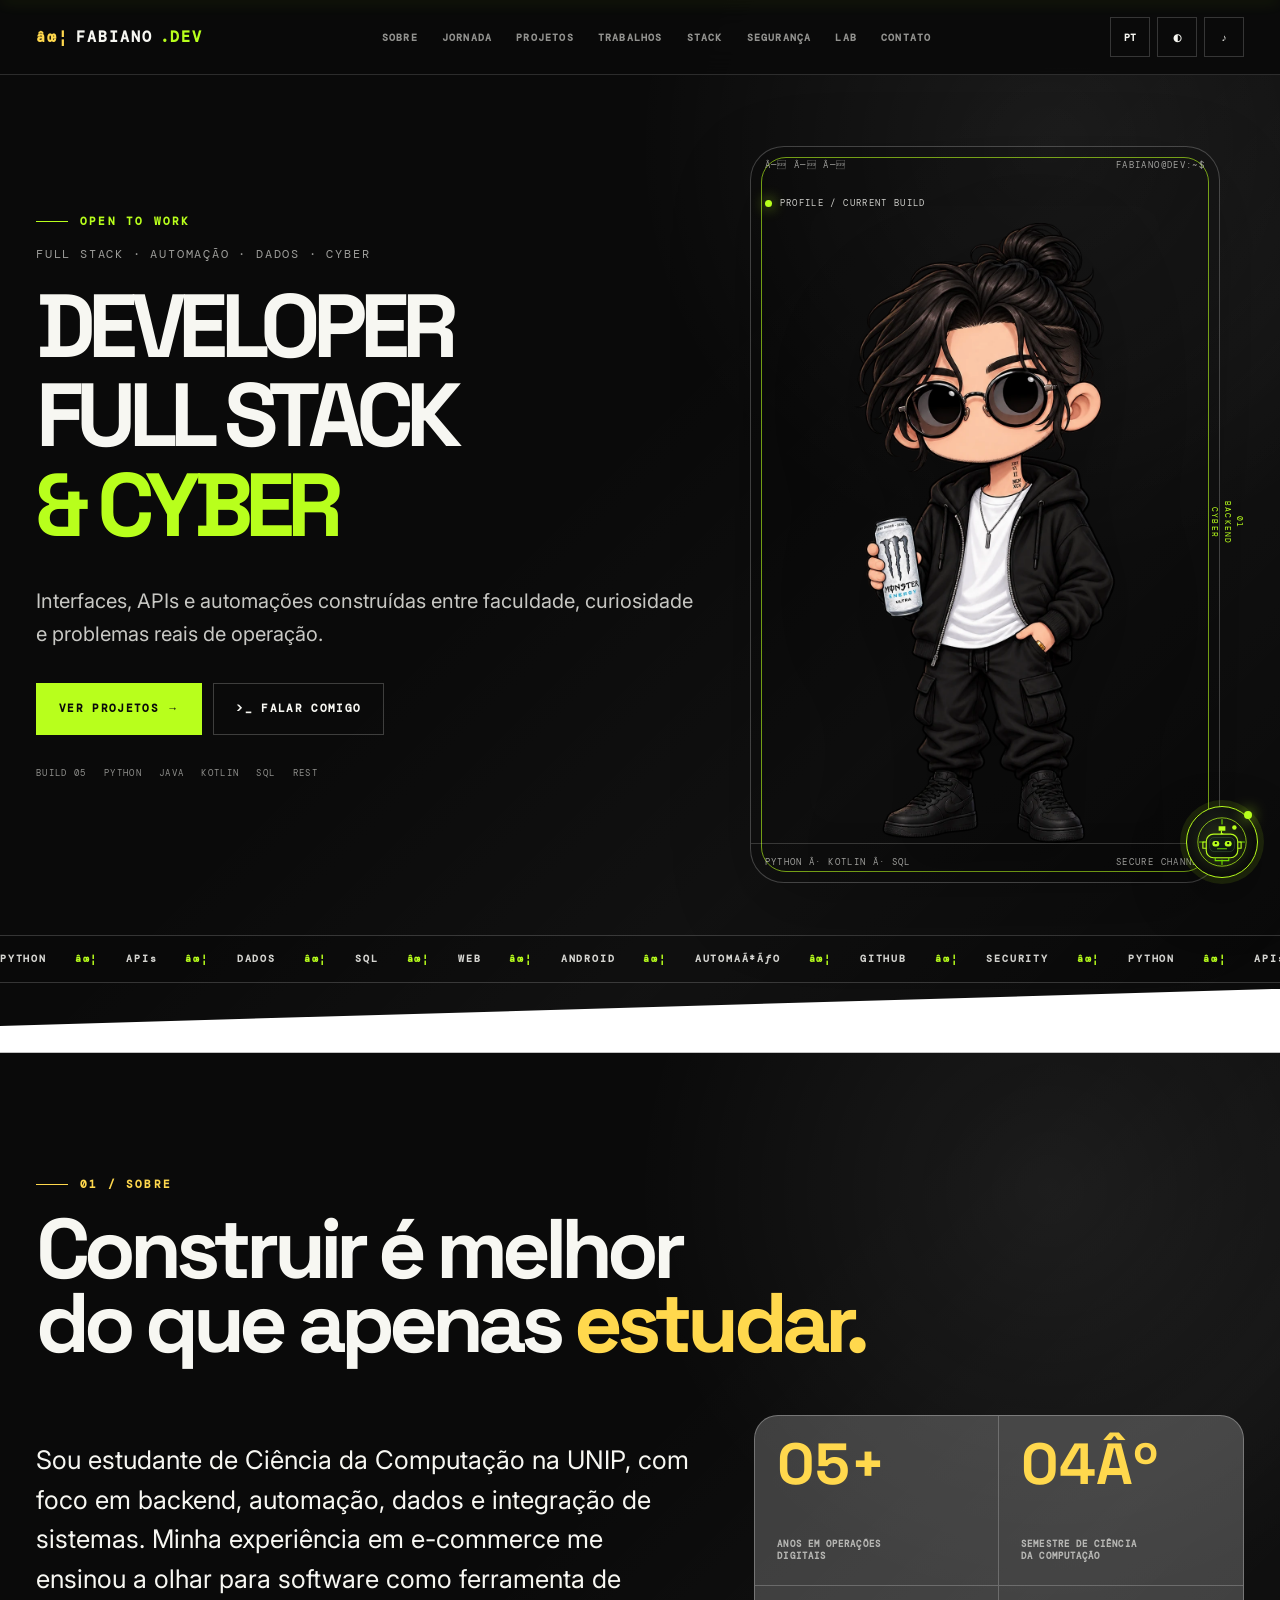
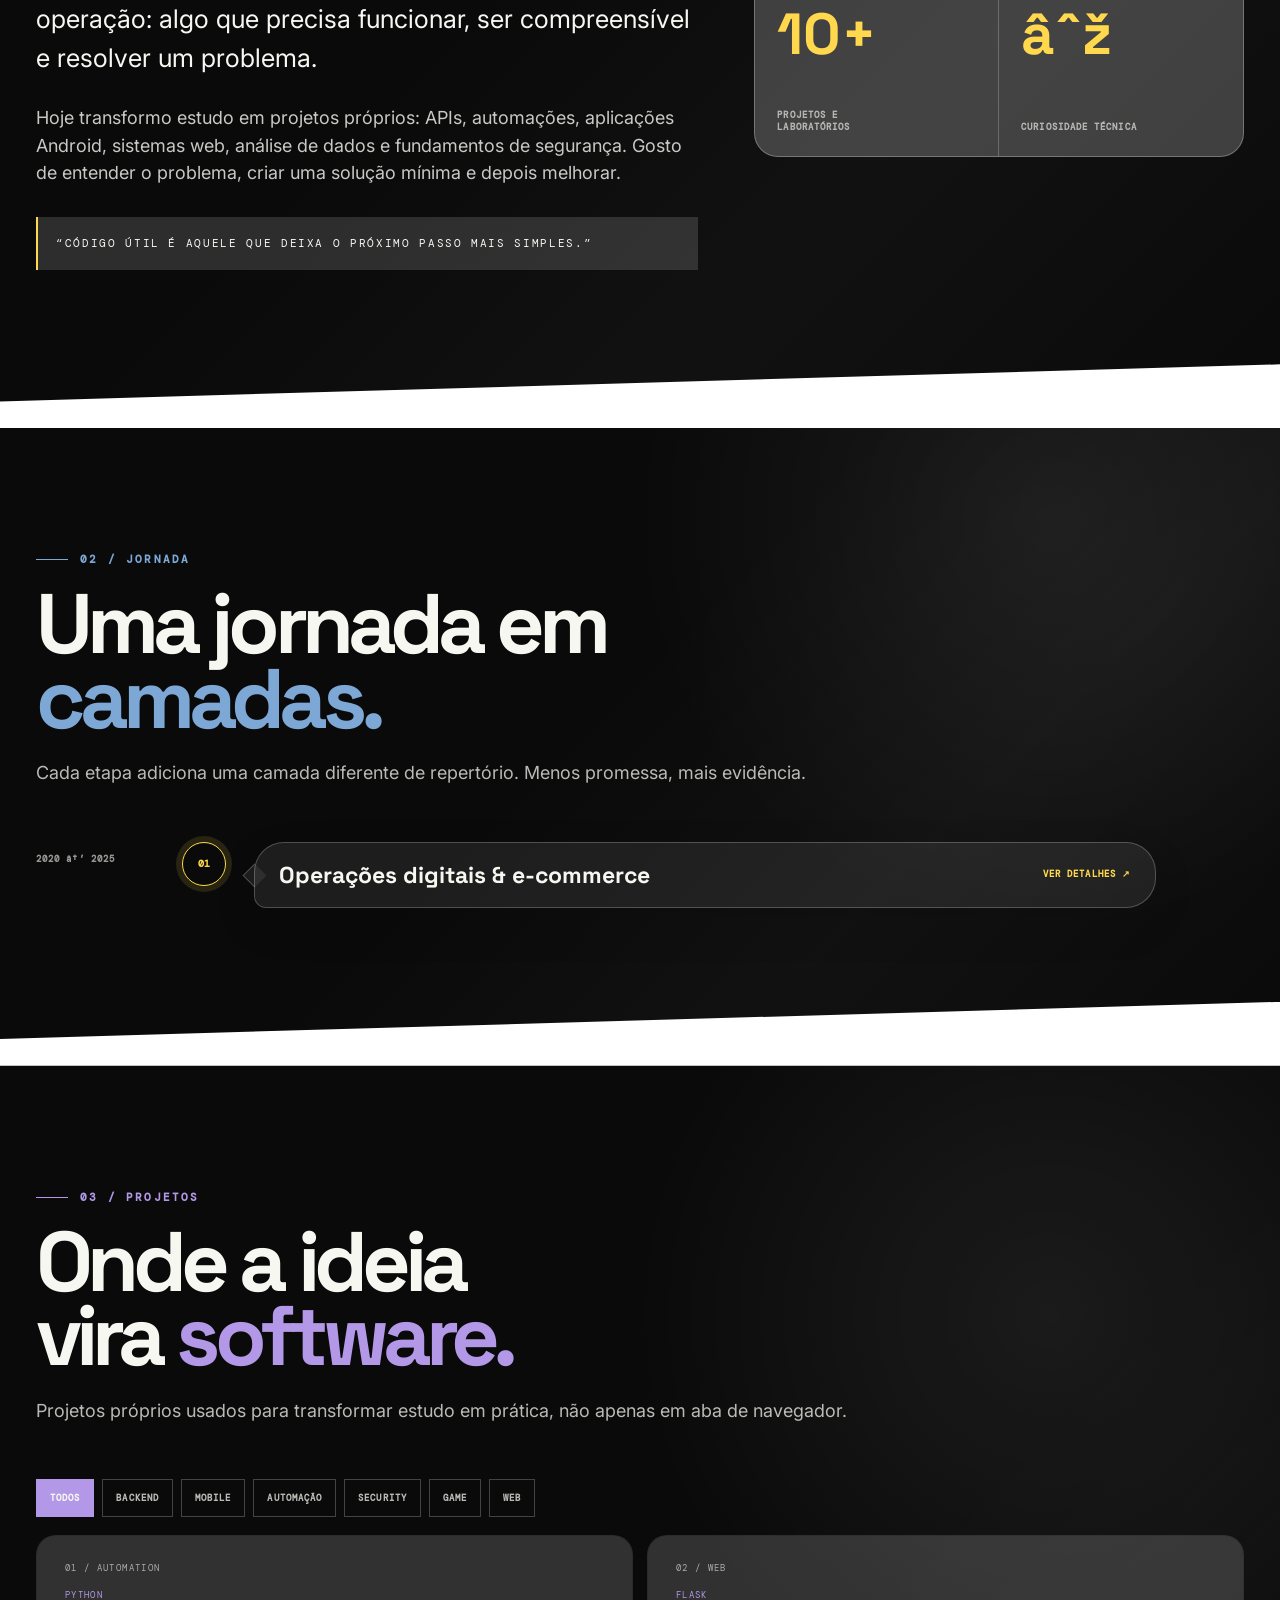
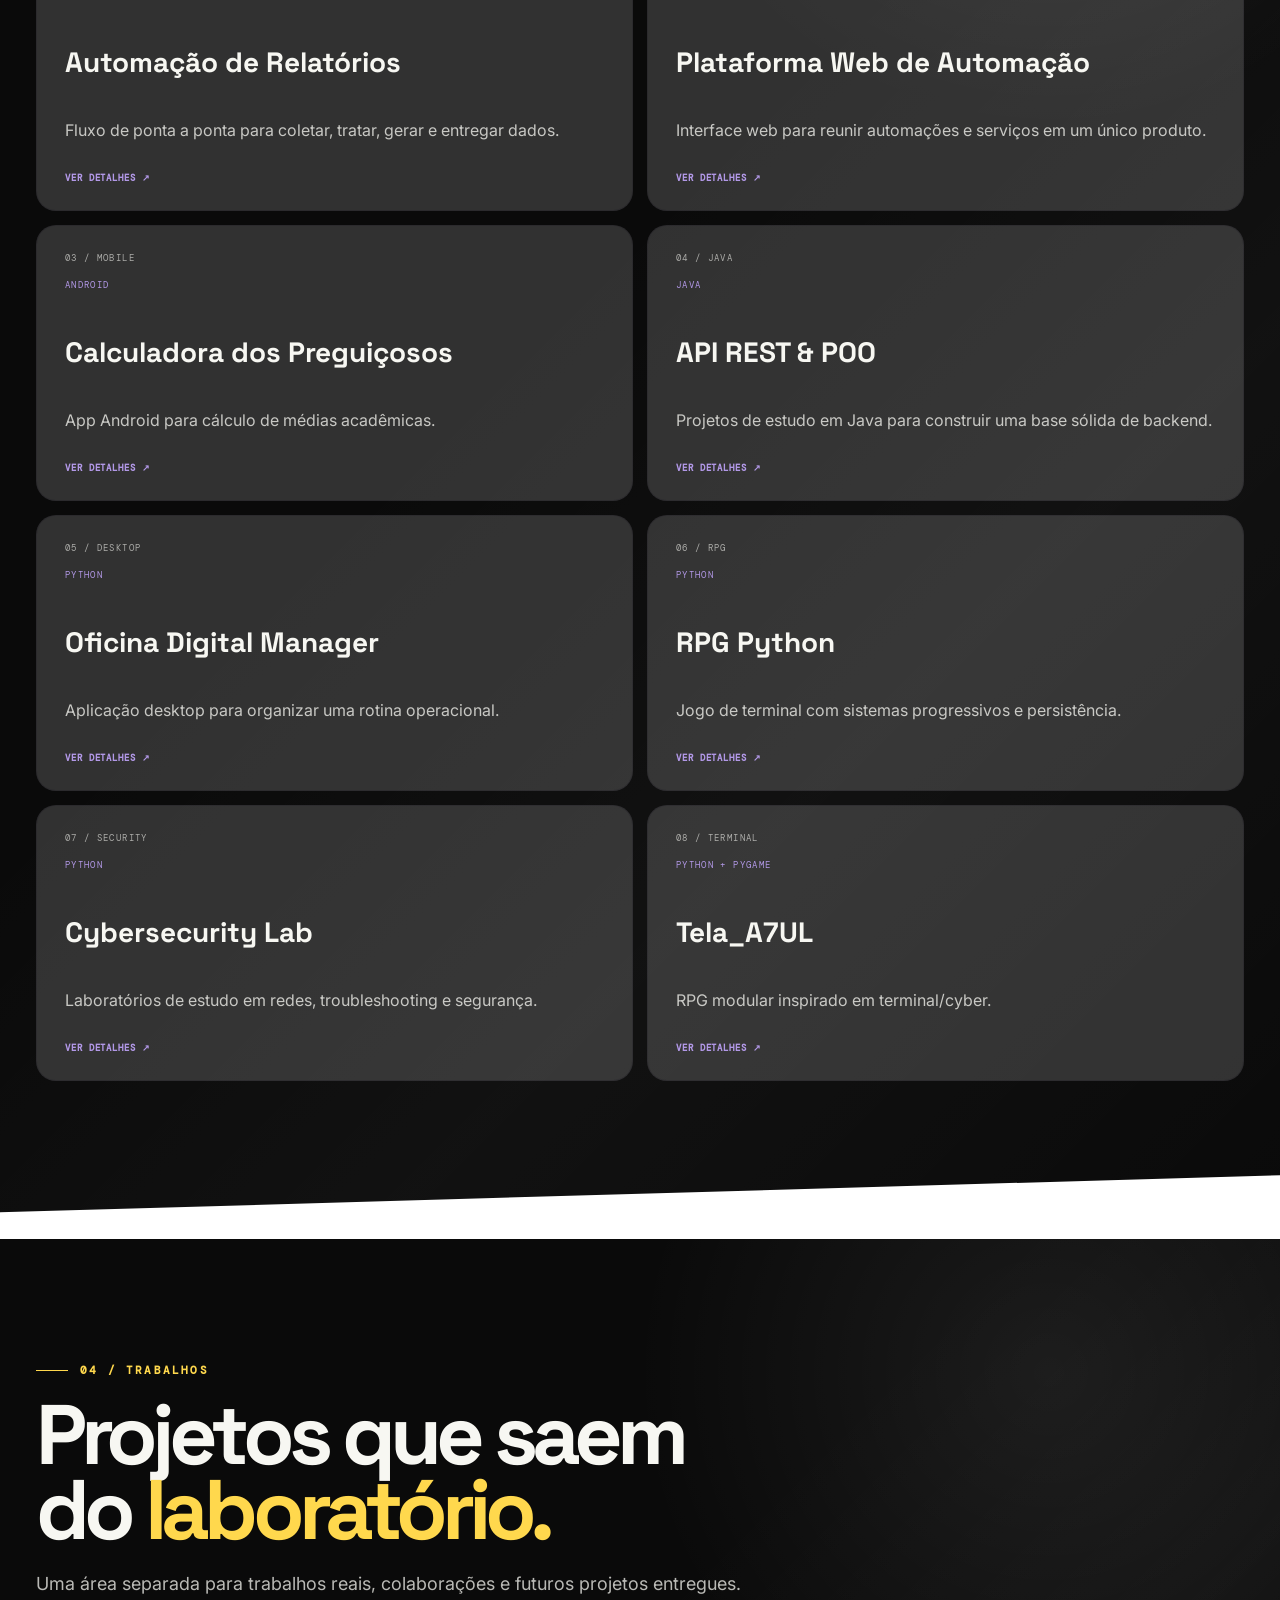
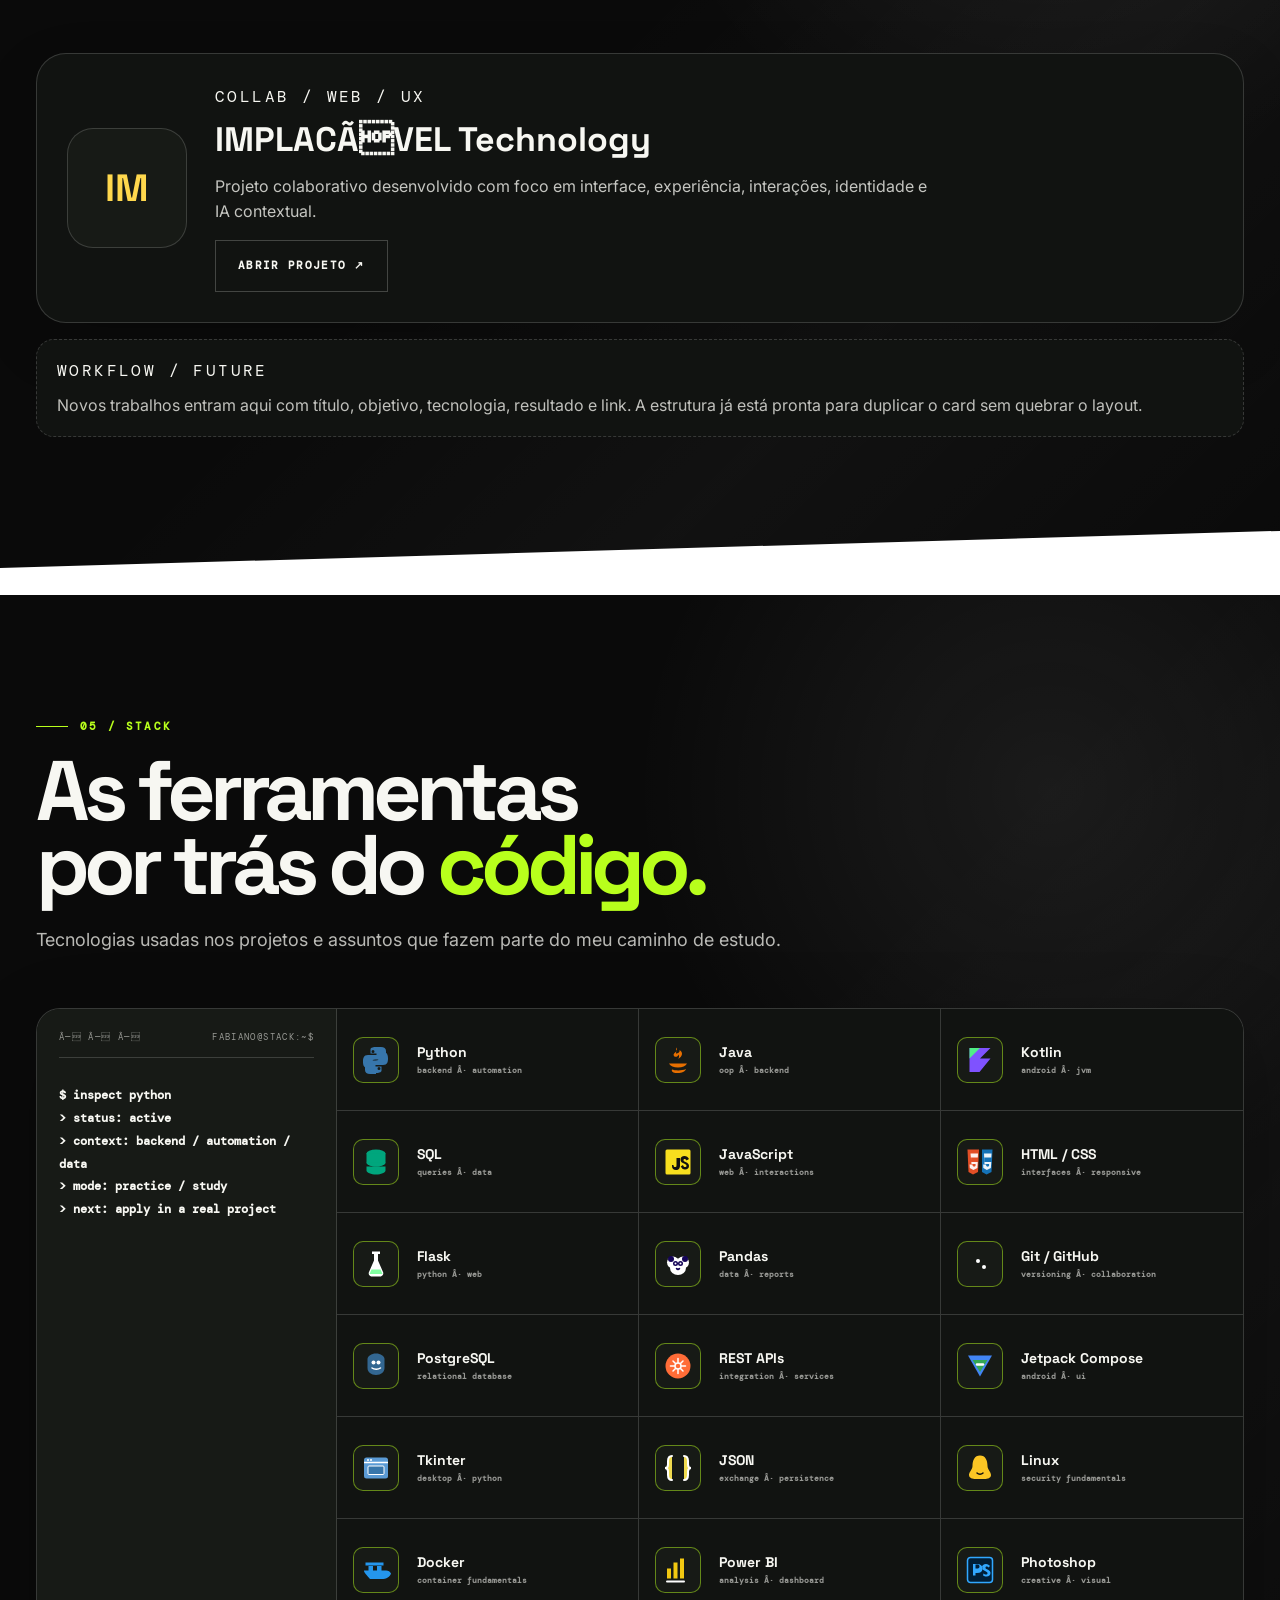
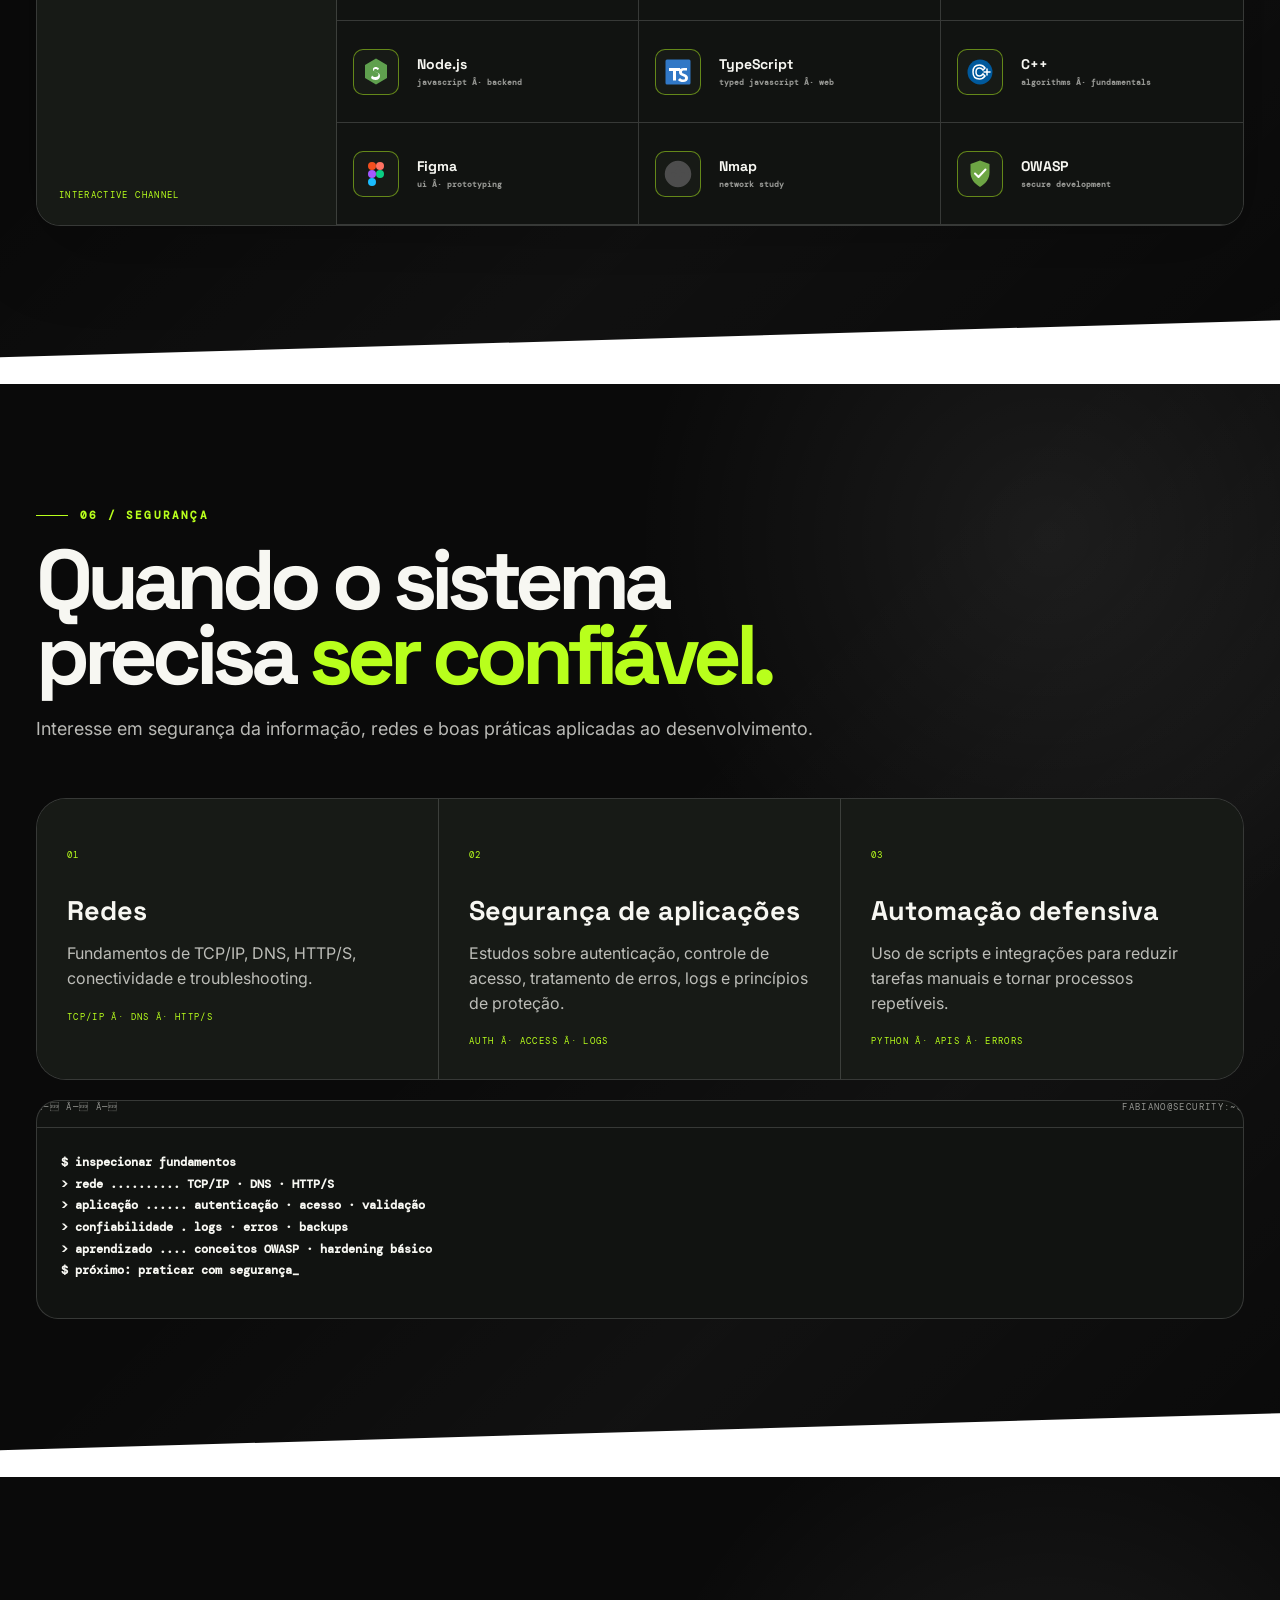
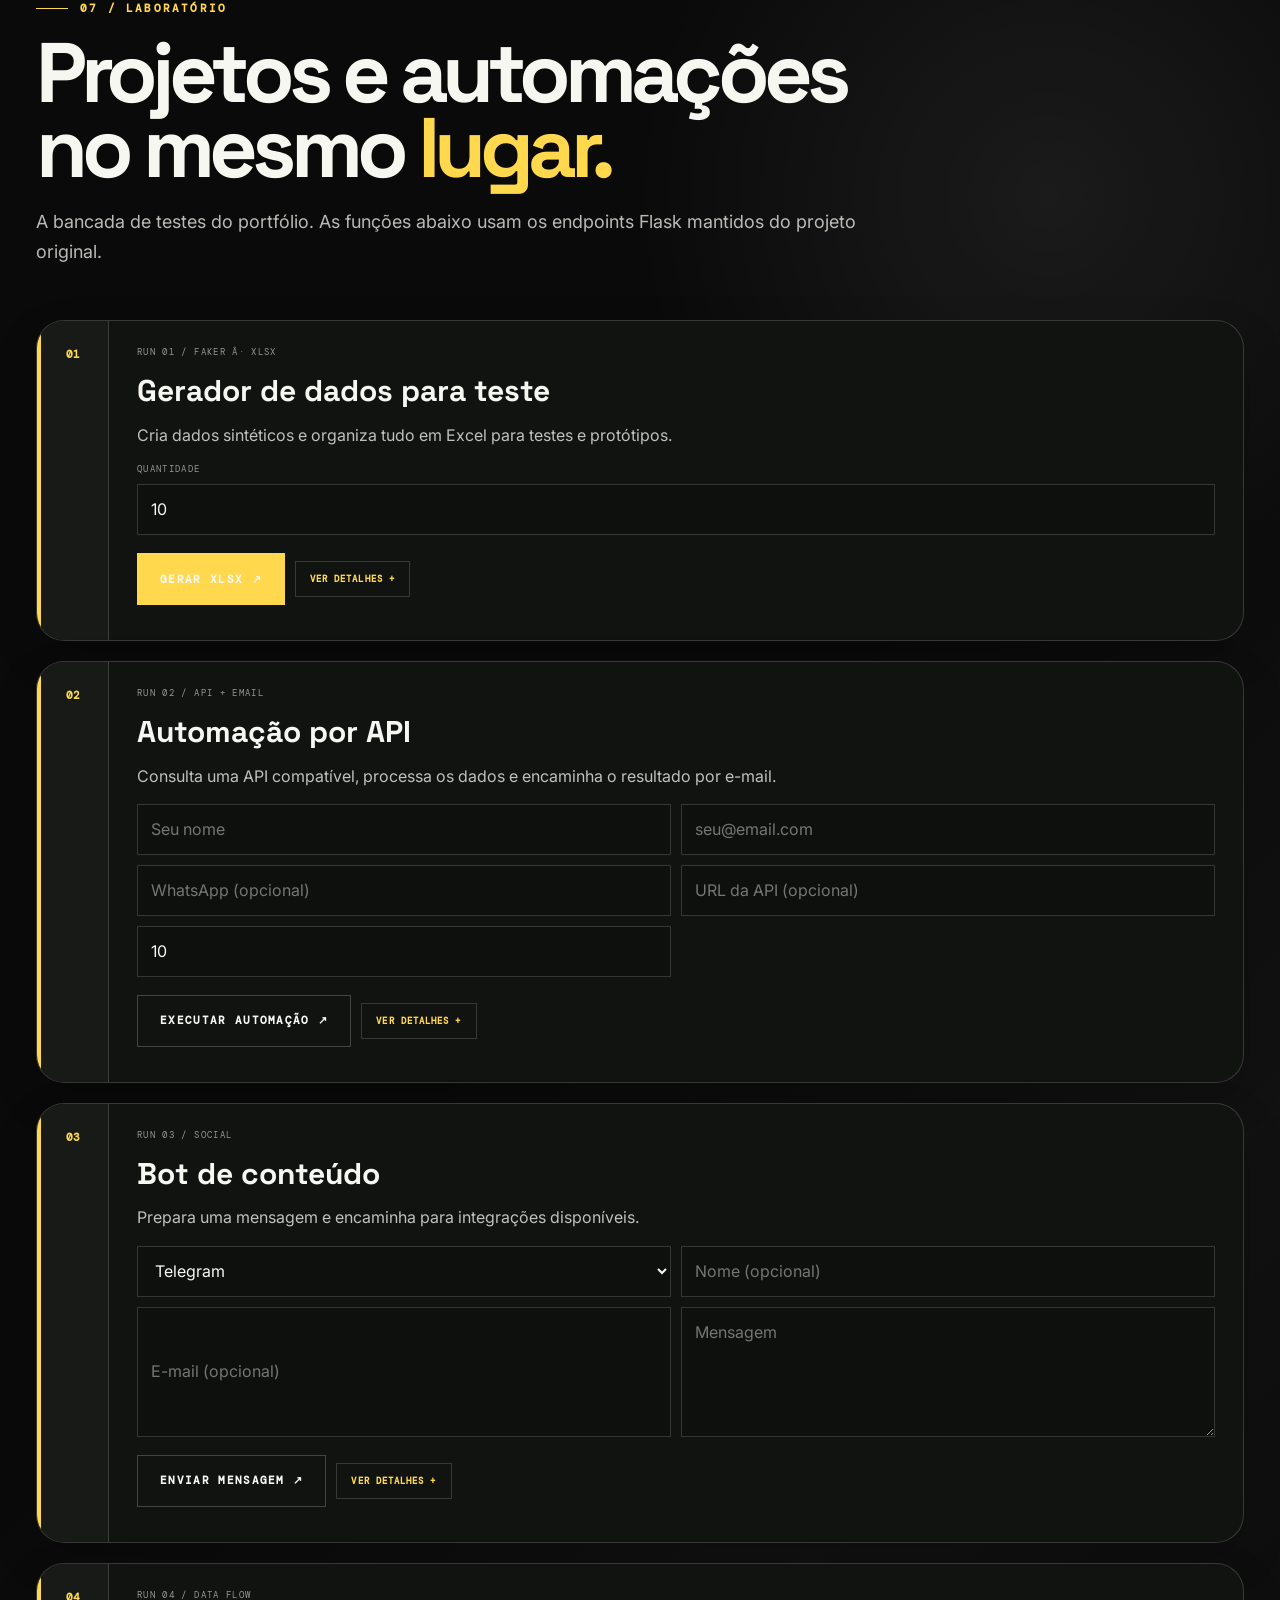
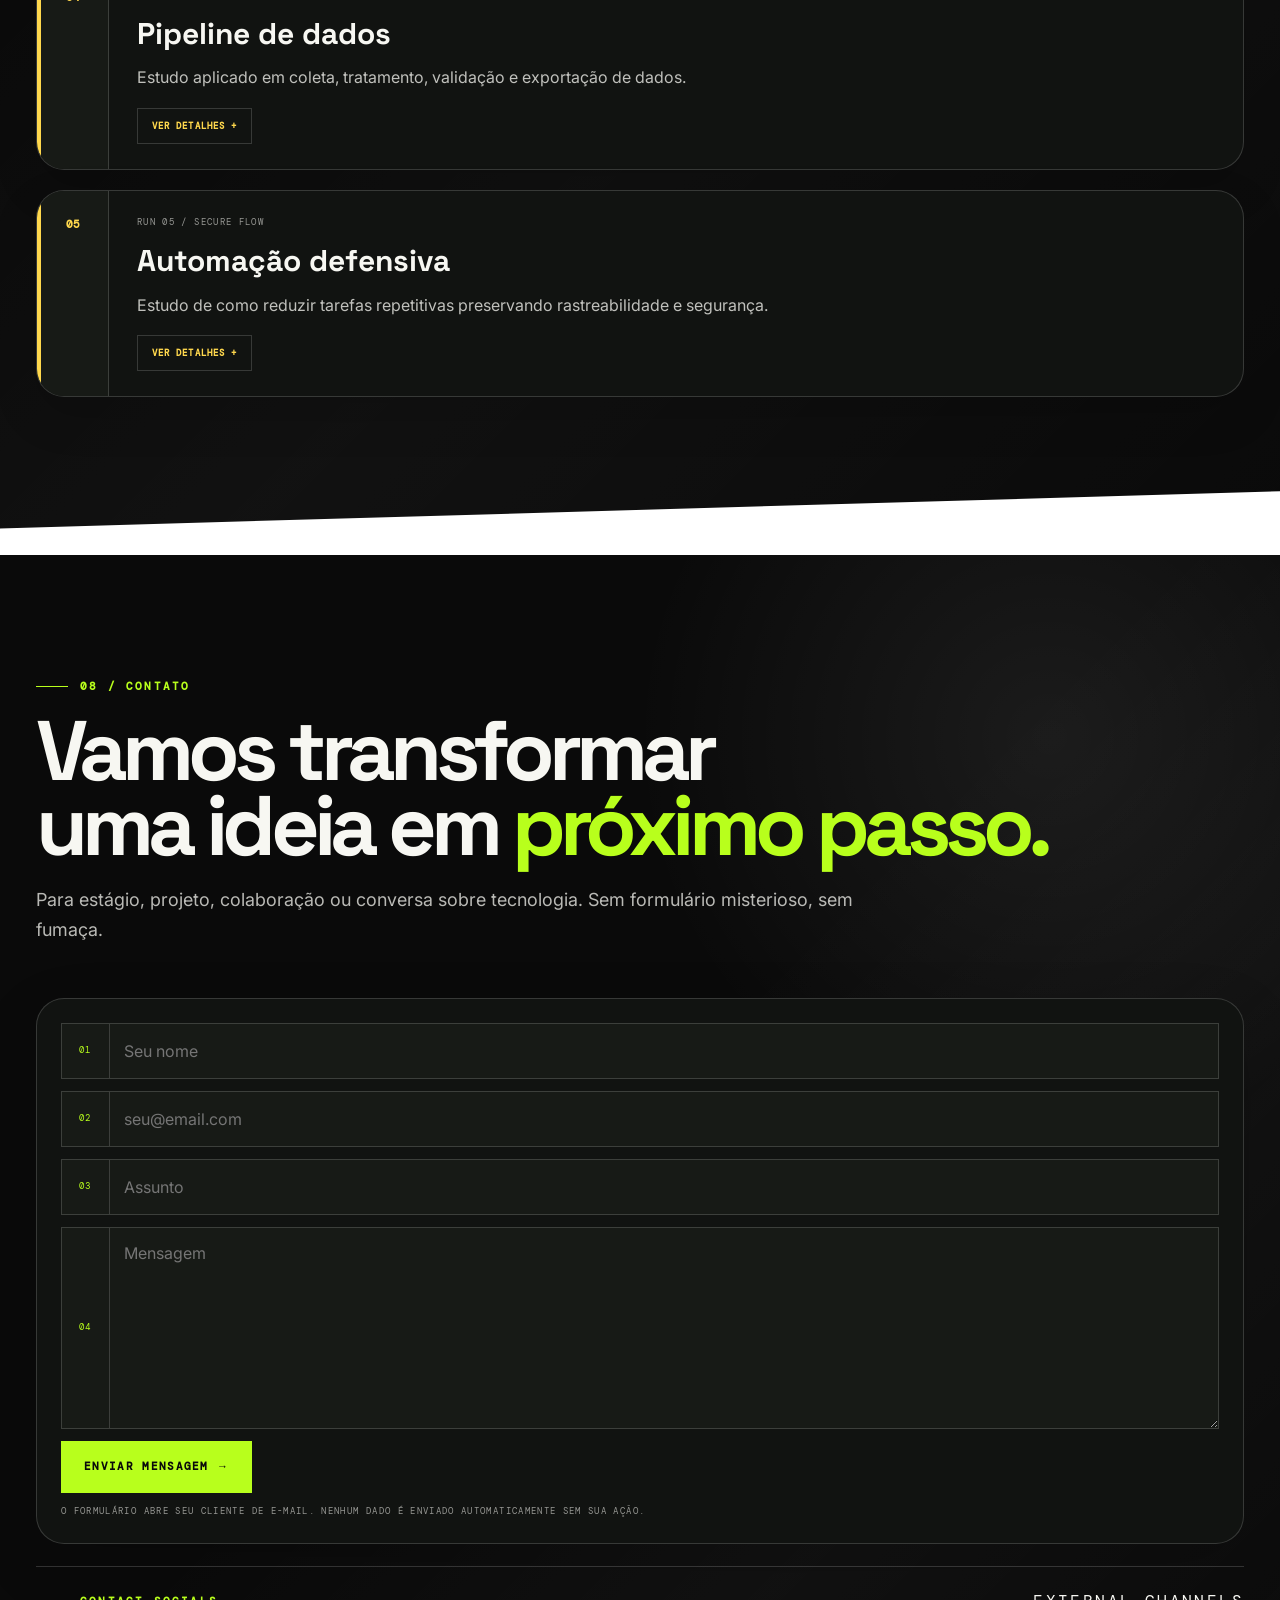
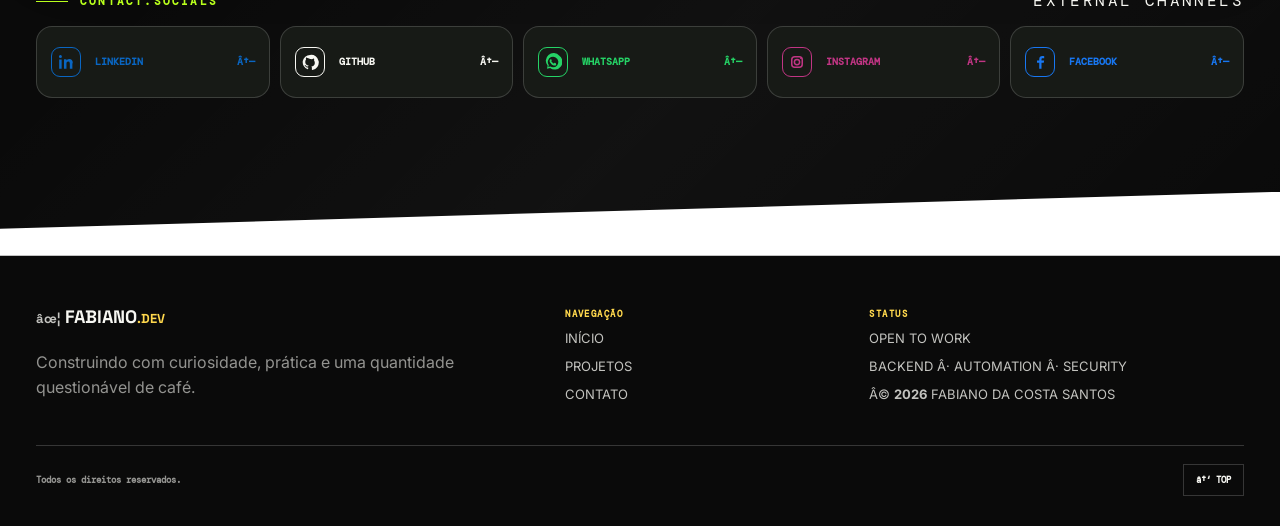
==== commit d4606a84: "Fix portfolio avatar image path" ====
--- a/index.html
+++ b/index.html
@@ -1,16 +1,16 @@
-<!doctype html>
+﻿<!doctype html>
 <html lang="pt-BR" class="theme-dark">
 <head>
   <!-- ========================= META / SEO ========================= -->
   <meta charset="utf-8">
   <meta name="viewport" content="width=device-width, initial-scale=1">
   <meta name="theme-color" content="#0A0A0A">
-  <meta name="description" content="Fabiano da Costa Santos — estudante de Ciência da Computação com foco em backend, automação, dados, desenvolvimento e fundamentos de segurança.">
-  <meta property="og:title" content="Fabiano Santos — Developer Full Stack & Cyber">
-  <meta property="og:description" content="Portfólio técnico com jornada, projetos, stack, segurança, laboratório e trabalhos. ">
+  <meta name="description" content="Fabiano da Costa Santos â€” estudante de CiÃªncia da ComputaÃ§Ã£o com foco em backend, automaÃ§Ã£o, dados, desenvolvimento e fundamentos de seguranÃ§a.">
+  <meta property="og:title" content="Fabiano Santos â€” Developer Full Stack & Cyber">
+  <meta property="og:description" content="PortfÃ³lio tÃ©cnico com jornada, projetos, stack, seguranÃ§a, laboratÃ³rio e trabalhos. ">
   <meta property="og:type" content="website">
   <meta property="og:url" content="https://fabiano.tec.br/">
-  <title>Fabiano Santos — Developer Full Stack & Cyber</title>
+  <title>Fabiano Santos â€” Developer Full Stack & Cyber</title>
   <!-- ========================= FONTES ========================= -->
   <link rel="preconnect" href="https://fonts.googleapis.com">
   <link rel="preconnect" href="https://fonts.gstatic.com" crossorigin>
@@ -18,32 +18,32 @@
   <link rel="stylesheet" href="/style.css">
 </head>
 <body>
-  <!-- ========================= HUD / DECORAÇÃO GLOBAL ========================= -->
+  <!-- ========================= HUD / DECORAÃ‡ÃƒO GLOBAL ========================= -->
   <div class="cyber-cursor-fixed" id="cursor-target" aria-hidden="true" title="Cyber security cursor"><span class="cursor-target-icon"><svg viewBox="0 0 64 64" aria-hidden="true"><circle cx="32" cy="32" r="17"/><circle cx="32" cy="32" r="5"/><path d="M32 3v12M32 49v12M3 32h12M49 32h12"/></svg></span></div>
   <div class="scanline" aria-hidden="true"></div>
   <div class="scroll-progress" aria-hidden="true"><span></span></div>
 
-  <!-- ========================= HEADER / NAVEGAÇÃO ========================= -->
+  <!-- ========================= HEADER / NAVEGAÃ‡ÃƒO ========================= -->
   <header class="site-header" id="site-header">
     <div class="container header-inner">
       <a class="brand" href="#inicio" aria-label="Fabiano.dev">
-        <span class="brand-symbol">✦</span><span>FABIANO</span><b>.DEV</b>
+        <span class="brand-symbol">âœ¦</span><span>FABIANO</span><b>.DEV</b>
       </a>
-      <nav class="main-nav" id="main-nav" aria-label="Navegação principal">
+      <nav class="main-nav" id="main-nav" aria-label="NavegaÃ§Ã£o principal">
         <a href="#sobre" data-i18n="nav.about">SOBRE</a>
         <a href="#jornada" data-i18n="nav.journey">JORNADA</a>
         <a href="#projetos" data-i18n="nav.projects">PROJETOS</a>
         <a href="#trabalhos" data-i18n="nav.work">TRABALHOS</a>
         <a href="#stack" data-i18n="nav.stack">STACK</a>
-        <a href="#seguranca" data-i18n="nav.security">SEGURANÇA</a>
+        <a href="#seguranca" data-i18n="nav.security">SEGURANÃ‡A</a>
         <a href="#laboratorio" data-i18n="nav.lab">LAB</a>
         <a href="#contato" data-i18n="nav.contact">CONTATO</a>
       </nav>
       <div class="header-actions">
         <button class="icon-button" id="lang-toggle" aria-label="Alternar idioma">PT</button>
-        <button class="icon-button" id="theme-toggle" aria-label="Alternar tema">◐</button>
-        <button class="sound-button" id="sound-toggle" aria-pressed="false" aria-label="Alternar som">♪</button>
-        <button class="mobile-toggle" id="mobile-toggle" aria-label="Abrir menu" aria-expanded="false">☰</button>
+        <button class="icon-button" id="theme-toggle" aria-label="Alternar tema">â—</button>
+        <button class="sound-button" id="sound-toggle" aria-pressed="false" aria-label="Alternar som">â™ª</button>
+        <button class="mobile-toggle" id="mobile-toggle" aria-label="Abrir menu" aria-expanded="false">â˜°</button>
       </div>
     </div>
   </header>
@@ -54,32 +54,32 @@
       <div class="container hero-grid">
         <div class="hero-copy reveal">
           <div class="eyebrow"><span></span><span data-i18n="hero.eyebrow">OPEN TO WORK</span></div>
-          <p class="mono hero-kicker" data-i18n="hero.kicker">FULL STACK · AUTOMAÇÃO · DADOS · CYBER</p>
+          <p class="mono hero-kicker" data-i18n="hero.kicker">FULL STACK Â· AUTOMAÃ‡ÃƒO Â· DADOS Â· CYBER</p>
           <h1 class="hero-title crash-title">
             <span data-i18n="hero.t1">DEVELOPER</span>
             <span data-i18n="hero.t2">FULL STACK</span>
             <span class="crash-word" data-i18n="hero.t3">&amp; CYBER</span>
           </h1>
-          <p class="hero-lede" data-i18n="hero.lede">Interfaces, APIs e automações construídas entre faculdade, curiosidade e problemas reais de operação.</p>
+          <p class="hero-lede" data-i18n="hero.lede">Interfaces, APIs e automaÃ§Ãµes construÃ­das entre faculdade, curiosidade e problemas reais de operaÃ§Ã£o.</p>
           <div class="hero-actions">
-            <a class="btn btn-primary" href="#projetos" data-i18n="hero.projects">VER PROJETOS →</a>
+            <a class="btn btn-primary" href="#projetos" data-i18n="hero.projects">VER PROJETOS â†’</a>
             <a class="btn btn-ghost" href="#contato" data-i18n="hero.contact">&gt;_ FALAR COMIGO</a>
           </div>
           <div class="hero-meta mono"><span>BUILD 05</span><span>PYTHON</span><span>JAVA</span><span>KOTLIN</span><span>SQL</span><span>REST</span></div>
         </div>
         <div class="hero-visual reveal reveal-delay-1">
           <div class="hero-photo-frame">
-            <div class="photo-top mono"><span>● ● ●</span><span>fabiano@dev:~$</span></div>
+            <div class="photo-top mono"><span>â— â— â—</span><span>fabiano@dev:~$</span></div>
             <div class="photo-status mono"><span class="status-dot"></span><span data-i18n="hero.status">PROFILE / CURRENT BUILD</span></div>
-            <img class="hero-photo" src="/imagem/fabiano-cyber.webp" alt="Fabiano Santos" loading="eager">
-            <div class="photo-footer mono"><span>PYTHON · KOTLIN · SQL</span><span>SECURE CHANNEL</span></div>
+            <img class="hero-photo" src="assets/fabiano-avatar.webp" alt="Fabiano Santos" loading="eager">
+            <div class="photo-footer mono"><span>PYTHON Â· KOTLIN Â· SQL</span><span>SECURE CHANNEL</span></div>
             <div class="glitch-overlay" aria-hidden="true"></div>
           </div>
           <div class="hero-side-rail mono"><span>01</span><span>BACKEND</span><span>CYBER</span></div>
         </div>
       </div>
       <div class="hero-strip infinite-strip" aria-label="Tecnologias">
-        <div class="strip-track"><span>PYTHON</span><i>✦</i><span>APIs</span><i>✦</i><span>DADOS</span><i>✦</i><span>SQL</span><i>✦</i><span>WEB</span><i>✦</i><span>ANDROID</span><i>✦</i><span>AUTOMAÇÃO</span><i>✦</i><span>GITHUB</span><i>✦</i><span>SECURITY</span><i>✦</i><span>PYTHON</span><i>✦</i><span>APIs</span><i>✦</i><span>DADOS</span><i>✦</i><span>SQL</span><i>✦</i><span>WEB</span><i>✦</i><span>ANDROID</span><i>✦</i><span>AUTOMAÇÃO</span><i>✦</i></div>
+        <div class="strip-track"><span>PYTHON</span><i>âœ¦</i><span>APIs</span><i>âœ¦</i><span>DADOS</span><i>âœ¦</i><span>SQL</span><i>âœ¦</i><span>WEB</span><i>âœ¦</i><span>ANDROID</span><i>âœ¦</i><span>AUTOMAÃ‡ÃƒO</span><i>âœ¦</i><span>GITHUB</span><i>âœ¦</i><span>SECURITY</span><i>âœ¦</i><span>PYTHON</span><i>âœ¦</i><span>APIs</span><i>âœ¦</i><span>DADOS</span><i>âœ¦</i><span>SQL</span><i>âœ¦</i><span>WEB</span><i>âœ¦</i><span>ANDROID</span><i>âœ¦</i><span>AUTOMAÃ‡ÃƒO</span><i>âœ¦</i></div>
       </div>
     </section>
 
@@ -88,44 +88,44 @@
       <div class="container">
         <div class="section-head reveal">
           <div class="eyebrow"><span></span><span data-i18n="about.eyebrow">01 / SOBRE</span></div>
-          <h2 class="crash-title" data-i18n-html="about.title">Construir é melhor<br>do que apenas <em class="crash-accent">estudar.</em></h2>
+          <h2 class="crash-title" data-i18n-html="about.title">Construir Ã© melhor<br>do que apenas <em class="crash-accent">estudar.</em></h2>
         </div>
         <div class="about-grid">
           <article class="about-copy reveal">
-            <p class="lead-paragraph" data-i18n="about.p1">Sou estudante de Ciência da Computação na UNIP, com foco em backend, automação, dados e integração de sistemas. Minha experiência em e-commerce me ensinou a olhar para software como ferramenta de operação: algo que precisa funcionar, ser compreensível e resolver um problema.</p>
-            <p data-i18n="about.p2">Hoje transformo estudo em projetos próprios: APIs, automações, aplicações Android, sistemas web, análise de dados e fundamentos de segurança. Gosto de entender o problema, criar uma solução mínima e depois melhorar.</p>
-            <div class="quote-line mono" data-i18n="about.quote">“Código útil é aquele que deixa o próximo passo mais simples.”</div>
+            <p class="lead-paragraph" data-i18n="about.p1">Sou estudante de CiÃªncia da ComputaÃ§Ã£o na UNIP, com foco em backend, automaÃ§Ã£o, dados e integraÃ§Ã£o de sistemas. Minha experiÃªncia em e-commerce me ensinou a olhar para software como ferramenta de operaÃ§Ã£o: algo que precisa funcionar, ser compreensÃ­vel e resolver um problema.</p>
+            <p data-i18n="about.p2">Hoje transformo estudo em projetos prÃ³prios: APIs, automaÃ§Ãµes, aplicaÃ§Ãµes Android, sistemas web, anÃ¡lise de dados e fundamentos de seguranÃ§a. Gosto de entender o problema, criar uma soluÃ§Ã£o mÃ­nima e depois melhorar.</p>
+            <div class="quote-line mono" data-i18n="about.quote">â€œCÃ³digo Ãºtil Ã© aquele que deixa o prÃ³ximo passo mais simples.â€</div>
           </article>
           <div class="stats-grid reveal reveal-delay-1">
-            <div class="stat-card"><strong>05+</strong><span data-i18n="about.s1">ANOS EM OPERAÇÕES DIGITAIS</span></div>
-            <div class="stat-card"><strong>04º</strong><span data-i18n="about.s2">SEMESTRE DE CIÊNCIA DA COMPUTAÇÃO</span></div>
-            <div class="stat-card"><strong>10+</strong><span data-i18n="about.s3">PROJETOS E LABORATÓRIOS</span></div>
-            <div class="stat-card accent"><strong>∞</strong><span data-i18n="about.s4">CURIOSIDADE TÉCNICA</span></div>
+            <div class="stat-card"><strong>05+</strong><span data-i18n="about.s1">ANOS EM OPERAÃ‡Ã•ES DIGITAIS</span></div>
+            <div class="stat-card"><strong>04Âº</strong><span data-i18n="about.s2">SEMESTRE DE CIÃŠNCIA DA COMPUTAÃ‡ÃƒO</span></div>
+            <div class="stat-card"><strong>10+</strong><span data-i18n="about.s3">PROJETOS E LABORATÃ“RIOS</span></div>
+            <div class="stat-card accent"><strong>âˆž</strong><span data-i18n="about.s4">CURIOSIDADE TÃ‰CNICA</span></div>
           </div>
         </div>
       </div>
     </section>
 
-    <!-- ========================= 02 / JORNADA CRONOLÓGICA ========================= -->
+    <!-- ========================= 02 / JORNADA CRONOLÃ“GICA ========================= -->
     <section id="jornada" class="section section-jornada" data-tone="cyan">
       <div class="container">
         <div class="section-head reveal">
           <div class="eyebrow"><span></span><span data-i18n="journey.eyebrow">02 / JORNADA</span></div>
           <h2 class="crash-title" data-i18n-html="journey.title">Uma jornada em<br><em class="crash-accent">camadas.</em></h2>
-          <p data-i18n="journey.subtitle">Cada etapa adiciona uma camada diferente de repertório. Menos promessa, mais evidência.</p>
+          <p data-i18n="journey.subtitle">Cada etapa adiciona uma camada diferente de repertÃ³rio. Menos promessa, mais evidÃªncia.</p>
         </div>
         <div class="timeline" id="timeline">
-          <article class="timeline-item reveal"><div class="timeline-year">2020 → 2025</div><div class="timeline-node">01</div><div class="timeline-card"><div class="timeline-top"><h3 class="crash-target" data-i18n="journey.1.title">Operações digitais &amp; e-commerce</h3><button class="text-button detail-toggle" data-detail="j1" data-i18n="common.details">DETALHES +</button></div><p data-i18n="journey.1.text">Gestão de marketplaces, atendimento, anúncios, logística, dados e resolução de problemas em ambientes digitais.</p><span class="mono" data-i18n="journey.1.tags">Mercado Livre · Amazon · Shopee · Magalu · Shein</span><div class="timeline-detail" id="j1" data-i18n="journey.1.detail">Foi a fase que me ensinou que um processo só é bom quando consegue funcionar sob pressão, com clareza e continuidade.</div></div></article>
-          <article class="timeline-item reveal reveal-delay-1"><div class="timeline-year">25 FEV 2025</div><div class="timeline-node">02</div><div class="timeline-card"><div class="timeline-top"><h3 class="crash-target" data-i18n="journey.2.title">Início da Ciência da Computação</h3><button class="text-button detail-toggle" data-detail="j2" data-i18n="common.details">DETALHES +</button></div><p data-i18n="journey.2.text">Entrada no Bacharelado em Ciência da Computação na UNIP, trazendo base formal para a prática.</p><span class="mono" data-i18n="journey.2.tags">UNIP · LÓGICA · POO · ESTRUTURAS</span><div class="timeline-detail" id="j2" data-i18n="journey.2.detail">A faculdade consolidou lógica de programação, orientação a objetos, estruturas de dados, banco de dados e fundamentos de engenharia de software.</div></div></article>
-          <article class="timeline-item reveal"><div class="timeline-year">PROJETO 01</div><div class="timeline-node">03</div><div class="timeline-card"><div class="timeline-top"><h3 class="crash-target" data-i18n="journey.3.title">Snake em Kotlin</h3><button class="text-button detail-toggle" data-detail="j3" data-i18n="common.details">DETALHES +</button></div><p data-i18n="journey.3.text">Primeiro jogo em Kotlin, transformando lógica e estados em uma aplicação executável.</p><span class="mono">KOTLIN · GAME LOGIC · STATE</span><div class="timeline-detail" id="j3" data-i18n="journey.3.detail">O projeto marcou a passagem de exercícios isolados para um software com entrada de usuário, estados, regras e comportamento contínuo.</div></div></article>
-          <article class="timeline-item reveal reveal-delay-1"><div class="timeline-year">PROJETO 02</div><div class="timeline-node">04</div><div class="timeline-card"><div class="timeline-top"><h3 class="crash-target" data-i18n="journey.4.title">Calculadora dos Preguiçosos</h3><button class="text-button detail-toggle" data-detail="j4" data-i18n="common.details">DETALHES +</button></div><p data-i18n="journey.4.text">Aplicação Android para calcular NP1, AVA, PIN e Exame com regras acadêmicas.</p><span class="mono">KOTLIN · ANDROID · COMPOSE · MATERIAL 3</span><div class="timeline-detail" id="j4" data-i18n="journey.4.detail">Projeto funcional com validação de entradas, gerenciamento de estado, componentes reutilizáveis, reprodução de áudio e geração de APK.</div></div></article>
-          <article class="timeline-item reveal"><div class="timeline-year">PROJETO 03</div><div class="timeline-node">05</div><div class="timeline-card"><div class="timeline-top"><h3 class="crash-target" data-i18n="journey.5.title">Automação de Relatórios</h3><button class="text-button detail-toggle" data-detail="j5" data-i18n="common.details">DETALHES +</button></div><p data-i18n="journey.5.text">API → processamento → relatório → entrega. A primeira automação ponta a ponta.</p><span class="mono">PYTHON · PANDAS · REST API · SMTP</span><div class="timeline-detail" id="j5" data-i18n="journey.5.detail">Integração com API do Banco Central, tratamento com Pandas, exportação CSV/XLSX e envio automatizado por e-mail.</div></div></article>
-          <article class="timeline-item reveal reveal-delay-1"><div class="timeline-year">PROJETO 04</div><div class="timeline-node">06</div><div class="timeline-card"><div class="timeline-top"><h3 class="crash-target" data-i18n="journey.6.title">Plataforma Web de Automação</h3><button class="text-button detail-toggle" data-detail="j6" data-i18n="common.details">DETALHES +</button></div><p data-i18n="journey.6.text">Backend Flask, interface web, formulários, endpoints, downloads e serviços no mesmo produto.</p><span class="mono">FLASK · PYTHON · JAVASCRIPT · APIS</span><div class="timeline-detail" id="j6" data-i18n="journey.6.detail">O laboratório aproximou backend e interface, com serviços separados e fluxos reais de processamento.</div></div></article>
-          <article class="timeline-item reveal"><div class="timeline-year">PROJETO 05</div><div class="timeline-node">07</div><div class="timeline-card"><div class="timeline-top"><h3 class="crash-target" data-i18n="journey.7.title">Java REST &amp; POO</h3><button class="text-button detail-toggle" data-detail="j7" data-i18n="common.details">DETALHES +</button></div><p data-i18n="journey.7.text">Estudos práticos em Java para organizar classes, endpoints, regras e dados.</p><span class="mono">JAVA · POO · REST · SQL</span><div class="timeline-detail" id="j7" data-i18n="journey.7.detail">Inclui projetos de API REST e exercícios de encapsulamento, herança, polimorfismo, composição e organização de código.</div></div></article>
-          <article class="timeline-item reveal reveal-delay-1"><div class="timeline-year">PROJETO 06</div><div class="timeline-node">08</div><div class="timeline-card"><div class="timeline-top"><h3 class="crash-target" data-i18n="journey.8.title">Cybersecurity Lab</h3><button class="text-button detail-toggle" data-detail="j8" data-i18n="common.details">DETALHES +</button></div><p data-i18n="journey.8.text">Laboratórios próprios para estudar redes, segurança de aplicações e automação defensiva.</p><span class="mono">TCP/IP · DNS · PYTHON · TROUBLESHOOTING</span><div class="timeline-detail" id="j8" data-i18n="journey.8.detail">A trilha inclui estudos de port scanning, fundamentos de autenticação, tratamento de erros, logs, criptografia básica e práticas seguras. É estudo prático, não experiência profissional.</div></div></article>
-          <article class="timeline-item reveal"><div class="timeline-year">PROJETO 07</div><div class="timeline-node">09</div><div class="timeline-card"><div class="timeline-top"><h3 class="crash-target" data-i18n="journey.9.title">Tela_A7UL / Jogo de terminal</h3><button class="text-button detail-toggle" data-detail="j9" data-i18n="common.details">DETALHES +</button></div><p data-i18n="journey.9.text">RPG em Python com combate, exploração, inventário, save system, eventos e áudio.</p><span class="mono">PYTHON · POO · JSON · PERSISTÊNCIA</span><div class="timeline-detail" id="j9" data-i18n="journey.9.detail">Projeto modular com src/, áudio, múltiplos slots, NG+, bosses, cidades e estrutura de mundo. O arquivo-fonte foi incluído no projeto do portfólio.</div></div></article>
-          <article class="timeline-item reveal reveal-delay-1"><div class="timeline-year">PROJETO 08</div><div class="timeline-node">10</div><div class="timeline-card"><div class="timeline-top"><h3 class="crash-target" data-i18n="journey.10.title">IMPLACÁVEL Technology</h3><button class="text-button detail-toggle" data-detail="j10" data-i18n="common.details">DETALHES +</button></div><p data-i18n="journey.10.text">Trabalho colaborativo de front-end, UX/UI, interações, tema e IA contextual.</p><span class="mono">REACT · TYPESCRIPT · UX/UI · IA</span><div class="timeline-detail" id="j10" data-i18n="journey.10.detail">Reconstrução e refinamento de um site institucional com linguagem editorial/cyber e componentes interativos.</div></div></article>
-          <article class="timeline-item reveal"><div class="timeline-year">AGORA</div><div class="timeline-node">11</div><div class="timeline-card current"><div class="timeline-top"><h3 class="crash-target" data-i18n="journey.11.title">Preparando o próximo salto</h3><button class="text-button detail-toggle" data-detail="j11" data-i18n="common.details">DETALHES +</button></div><p data-i18n="journey.11.text">Buscando estágio/júnior para transformar laboratório e formação em experiência profissional verificável.</p><span class="mono">BACKEND · AUTOMATION · SECURITY · CLOUD</span><div class="timeline-detail" id="j11" data-i18n="journey.11.detail">Próximo passo: aprofundar backend, cloud e segurança em um ambiente profissional, aprender com uma equipe e entregar software útil.</div></div></article>
+          <article class="timeline-item reveal"><div class="timeline-year">2020 â†’ 2025</div><div class="timeline-node">01</div><div class="timeline-card"><div class="timeline-top"><h3 class="crash-target" data-i18n="journey.1.title">OperaÃ§Ãµes digitais &amp; e-commerce</h3><button class="text-button detail-toggle" data-detail="j1" data-i18n="common.details">DETALHES +</button></div><p data-i18n="journey.1.text">GestÃ£o de marketplaces, atendimento, anÃºncios, logÃ­stica, dados e resoluÃ§Ã£o de problemas em ambientes digitais.</p><span class="mono" data-i18n="journey.1.tags">Mercado Livre Â· Amazon Â· Shopee Â· Magalu Â· Shein</span><div class="timeline-detail" id="j1" data-i18n="journey.1.detail">Foi a fase que me ensinou que um processo sÃ³ Ã© bom quando consegue funcionar sob pressÃ£o, com clareza e continuidade.</div></div></article>
+          <article class="timeline-item reveal reveal-delay-1"><div class="timeline-year">25 FEV 2025</div><div class="timeline-node">02</div><div class="timeline-card"><div class="timeline-top"><h3 class="crash-target" data-i18n="journey.2.title">InÃ­cio da CiÃªncia da ComputaÃ§Ã£o</h3><button class="text-button detail-toggle" data-detail="j2" data-i18n="common.details">DETALHES +</button></div><p data-i18n="journey.2.text">Entrada no Bacharelado em CiÃªncia da ComputaÃ§Ã£o na UNIP, trazendo base formal para a prÃ¡tica.</p><span class="mono" data-i18n="journey.2.tags">UNIP Â· LÃ“GICA Â· POO Â· ESTRUTURAS</span><div class="timeline-detail" id="j2" data-i18n="journey.2.detail">A faculdade consolidou lÃ³gica de programaÃ§Ã£o, orientaÃ§Ã£o a objetos, estruturas de dados, banco de dados e fundamentos de engenharia de software.</div></div></article>
+          <article class="timeline-item reveal"><div class="timeline-year">PROJETO 01</div><div class="timeline-node">03</div><div class="timeline-card"><div class="timeline-top"><h3 class="crash-target" data-i18n="journey.3.title">Snake em Kotlin</h3><button class="text-button detail-toggle" data-detail="j3" data-i18n="common.details">DETALHES +</button></div><p data-i18n="journey.3.text">Primeiro jogo em Kotlin, transformando lÃ³gica e estados em uma aplicaÃ§Ã£o executÃ¡vel.</p><span class="mono">KOTLIN Â· GAME LOGIC Â· STATE</span><div class="timeline-detail" id="j3" data-i18n="journey.3.detail">O projeto marcou a passagem de exercÃ­cios isolados para um software com entrada de usuÃ¡rio, estados, regras e comportamento contÃ­nuo.</div></div></article>
+          <article class="timeline-item reveal reveal-delay-1"><div class="timeline-year">PROJETO 02</div><div class="timeline-node">04</div><div class="timeline-card"><div class="timeline-top"><h3 class="crash-target" data-i18n="journey.4.title">Calculadora dos PreguiÃ§osos</h3><button class="text-button detail-toggle" data-detail="j4" data-i18n="common.details">DETALHES +</button></div><p data-i18n="journey.4.text">AplicaÃ§Ã£o Android para calcular NP1, AVA, PIN e Exame com regras acadÃªmicas.</p><span class="mono">KOTLIN Â· ANDROID Â· COMPOSE Â· MATERIAL 3</span><div class="timeline-detail" id="j4" data-i18n="journey.4.detail">Projeto funcional com validaÃ§Ã£o de entradas, gerenciamento de estado, componentes reutilizÃ¡veis, reproduÃ§Ã£o de Ã¡udio e geraÃ§Ã£o de APK.</div></div></article>
+          <article class="timeline-item reveal"><div class="timeline-year">PROJETO 03</div><div class="timeline-node">05</div><div class="timeline-card"><div class="timeline-top"><h3 class="crash-target" data-i18n="journey.5.title">AutomaÃ§Ã£o de RelatÃ³rios</h3><button class="text-button detail-toggle" data-detail="j5" data-i18n="common.details">DETALHES +</button></div><p data-i18n="journey.5.text">API â†’ processamento â†’ relatÃ³rio â†’ entrega. A primeira automaÃ§Ã£o ponta a ponta.</p><span class="mono">PYTHON Â· PANDAS Â· REST API Â· SMTP</span><div class="timeline-detail" id="j5" data-i18n="journey.5.detail">IntegraÃ§Ã£o com API do Banco Central, tratamento com Pandas, exportaÃ§Ã£o CSV/XLSX e envio automatizado por e-mail.</div></div></article>
+          <article class="timeline-item reveal reveal-delay-1"><div class="timeline-year">PROJETO 04</div><div class="timeline-node">06</div><div class="timeline-card"><div class="timeline-top"><h3 class="crash-target" data-i18n="journey.6.title">Plataforma Web de AutomaÃ§Ã£o</h3><button class="text-button detail-toggle" data-detail="j6" data-i18n="common.details">DETALHES +</button></div><p data-i18n="journey.6.text">Backend Flask, interface web, formulÃ¡rios, endpoints, downloads e serviÃ§os no mesmo produto.</p><span class="mono">FLASK Â· PYTHON Â· JAVASCRIPT Â· APIS</span><div class="timeline-detail" id="j6" data-i18n="journey.6.detail">O laboratÃ³rio aproximou backend e interface, com serviÃ§os separados e fluxos reais de processamento.</div></div></article>
+          <article class="timeline-item reveal"><div class="timeline-year">PROJETO 05</div><div class="timeline-node">07</div><div class="timeline-card"><div class="timeline-top"><h3 class="crash-target" data-i18n="journey.7.title">Java REST &amp; POO</h3><button class="text-button detail-toggle" data-detail="j7" data-i18n="common.details">DETALHES +</button></div><p data-i18n="journey.7.text">Estudos prÃ¡ticos em Java para organizar classes, endpoints, regras e dados.</p><span class="mono">JAVA Â· POO Â· REST Â· SQL</span><div class="timeline-detail" id="j7" data-i18n="journey.7.detail">Inclui projetos de API REST e exercÃ­cios de encapsulamento, heranÃ§a, polimorfismo, composiÃ§Ã£o e organizaÃ§Ã£o de cÃ³digo.</div></div></article>
+          <article class="timeline-item reveal reveal-delay-1"><div class="timeline-year">PROJETO 06</div><div class="timeline-node">08</div><div class="timeline-card"><div class="timeline-top"><h3 class="crash-target" data-i18n="journey.8.title">Cybersecurity Lab</h3><button class="text-button detail-toggle" data-detail="j8" data-i18n="common.details">DETALHES +</button></div><p data-i18n="journey.8.text">LaboratÃ³rios prÃ³prios para estudar redes, seguranÃ§a de aplicaÃ§Ãµes e automaÃ§Ã£o defensiva.</p><span class="mono">TCP/IP Â· DNS Â· PYTHON Â· TROUBLESHOOTING</span><div class="timeline-detail" id="j8" data-i18n="journey.8.detail">A trilha inclui estudos de port scanning, fundamentos de autenticaÃ§Ã£o, tratamento de erros, logs, criptografia bÃ¡sica e prÃ¡ticas seguras. Ã‰ estudo prÃ¡tico, nÃ£o experiÃªncia profissional.</div></div></article>
+          <article class="timeline-item reveal"><div class="timeline-year">PROJETO 07</div><div class="timeline-node">09</div><div class="timeline-card"><div class="timeline-top"><h3 class="crash-target" data-i18n="journey.9.title">Tela_A7UL / Jogo de terminal</h3><button class="text-button detail-toggle" data-detail="j9" data-i18n="common.details">DETALHES +</button></div><p data-i18n="journey.9.text">RPG em Python com combate, exploraÃ§Ã£o, inventÃ¡rio, save system, eventos e Ã¡udio.</p><span class="mono">PYTHON Â· POO Â· JSON Â· PERSISTÃŠNCIA</span><div class="timeline-detail" id="j9" data-i18n="journey.9.detail">Projeto modular com src/, Ã¡udio, mÃºltiplos slots, NG+, bosses, cidades e estrutura de mundo. O arquivo-fonte foi incluÃ­do no projeto do portfÃ³lio.</div></div></article>
+          <article class="timeline-item reveal reveal-delay-1"><div class="timeline-year">PROJETO 08</div><div class="timeline-node">10</div><div class="timeline-card"><div class="timeline-top"><h3 class="crash-target" data-i18n="journey.10.title">IMPLACÃVEL Technology</h3><button class="text-button detail-toggle" data-detail="j10" data-i18n="common.details">DETALHES +</button></div><p data-i18n="journey.10.text">Trabalho colaborativo de front-end, UX/UI, interaÃ§Ãµes, tema e IA contextual.</p><span class="mono">REACT Â· TYPESCRIPT Â· UX/UI Â· IA</span><div class="timeline-detail" id="j10" data-i18n="journey.10.detail">ReconstruÃ§Ã£o e refinamento de um site institucional com linguagem editorial/cyber e componentes interativos.</div></div></article>
+          <article class="timeline-item reveal"><div class="timeline-year">AGORA</div><div class="timeline-node">11</div><div class="timeline-card current"><div class="timeline-top"><h3 class="crash-target" data-i18n="journey.11.title">Preparando o prÃ³ximo salto</h3><button class="text-button detail-toggle" data-detail="j11" data-i18n="common.details">DETALHES +</button></div><p data-i18n="journey.11.text">Buscando estÃ¡gio/jÃºnior para transformar laboratÃ³rio e formaÃ§Ã£o em experiÃªncia profissional verificÃ¡vel.</p><span class="mono">BACKEND Â· AUTOMATION Â· SECURITY Â· CLOUD</span><div class="timeline-detail" id="j11" data-i18n="journey.11.detail">PrÃ³ximo passo: aprofundar backend, cloud e seguranÃ§a em um ambiente profissional, aprender com uma equipe e entregar software Ãºtil.</div></div></article>
         </div>
       </div>
     </section>
@@ -136,13 +136,13 @@
         <div class="section-head reveal">
           <div class="eyebrow"><span></span><span data-i18n="projects.eyebrow">03 / PROJETOS</span></div>
           <h2 class="crash-title" data-i18n-html="projects.title">Onde a ideia<br>vira <em class="crash-accent">software.</em></h2>
-          <p data-i18n="projects.subtitle">Projetos próprios usados para transformar estudo em prática, não apenas em aba de navegador.</p>
+          <p data-i18n="projects.subtitle">Projetos prÃ³prios usados para transformar estudo em prÃ¡tica, nÃ£o apenas em aba de navegador.</p>
         </div>
         <div class="filter-row" id="project-filters">
           <button class="filter active" data-filter="all" data-i18n="filters.all">TODOS</button>
           <button class="filter" data-filter="backend" data-i18n="filters.backend">BACKEND</button>
           <button class="filter" data-filter="mobile" data-i18n="filters.mobile">MOBILE</button>
-          <button class="filter" data-filter="automation" data-i18n="filters.automation">AUTOMAÇÃO</button>
+          <button class="filter" data-filter="automation" data-i18n="filters.automation">AUTOMAÃ‡ÃƒO</button>
           <button class="filter" data-filter="security" data-i18n="filters.security">SECURITY</button>
           <button class="filter" data-filter="game" data-i18n="filters.game">GAME</button>
           <button class="filter" data-filter="web" data-i18n="filters.web">WEB</button>
@@ -150,43 +150,43 @@
         <div class="project-grid" id="project-grid">
           <button class="project-card reveal" data-project="selic" data-tags="automation backend">
             <span class="project-index mono">01 / AUTOMATION</span><span class="project-tech mono">PYTHON</span>
-            <h3 data-project-title="selic">Automação de Relatórios</h3><p data-project-summary="selic">API do Banco Central, Pandas, CSV/XLSX e envio automático por e-mail.</p>
-            <span class="project-link" data-i18n="common.details">VER DETALHES ↗</span>
+            <h3 data-project-title="selic">AutomaÃ§Ã£o de RelatÃ³rios</h3><p data-project-summary="selic">API do Banco Central, Pandas, CSV/XLSX e envio automÃ¡tico por e-mail.</p>
+            <span class="project-link" data-i18n="common.details">VER DETALHES â†—</span>
           </button>
           <button class="project-card reveal reveal-delay-1" data-project="flask" data-tags="web backend automation">
             <span class="project-index mono">02 / WEB</span><span class="project-tech mono">FLASK</span>
-            <h3 data-project-title="flask">Plataforma Web de Automação</h3><p data-project-summary="flask">Interface web para executar automações, integrar serviços e organizar processamento.</p>
-            <span class="project-link" data-i18n="common.details">VER DETALHES ↗</span>
+            <h3 data-project-title="flask">Plataforma Web de AutomaÃ§Ã£o</h3><p data-project-summary="flask">Interface web para executar automaÃ§Ãµes, integrar serviÃ§os e organizar processamento.</p>
+            <span class="project-link" data-i18n="common.details">VER DETALHES â†—</span>
           </button>
           <button class="project-card reveal" data-project="calc" data-tags="mobile">
             <span class="project-index mono">03 / MOBILE</span><span class="project-tech mono">ANDROID</span>
-            <h3 data-project-title="calc">Calculadora dos Preguiçosos</h3><p data-project-summary="calc">App Android em Kotlin para cálculo de médias e regras acadêmicas.</p>
-            <span class="project-link" data-i18n="common.details">VER DETALHES ↗</span>
+            <h3 data-project-title="calc">Calculadora dos PreguiÃ§osos</h3><p data-project-summary="calc">App Android em Kotlin para cÃ¡lculo de mÃ©dias e regras acadÃªmicas.</p>
+            <span class="project-link" data-i18n="common.details">VER DETALHES â†—</span>
           </button>
           <button class="project-card reveal reveal-delay-1" data-project="java" data-tags="backend">
             <span class="project-index mono">04 / JAVA</span><span class="project-tech mono">JAVA</span>
-            <h3 data-project-title="java">API REST &amp; POO</h3><p data-project-summary="java">Estudos de backend em Java, objetos, endpoints, organização e dados.</p>
-            <span class="project-link" data-i18n="common.details">VER DETALHES ↗</span>
+            <h3 data-project-title="java">API REST &amp; POO</h3><p data-project-summary="java">Estudos de backend em Java, objetos, endpoints, organizaÃ§Ã£o e dados.</p>
+            <span class="project-link" data-i18n="common.details">VER DETALHES â†—</span>
           </button>
           <button class="project-card reveal" data-project="oficina" data-tags="automation backend">
             <span class="project-index mono">05 / DESKTOP</span><span class="project-tech mono">PYTHON</span>
             <h3 data-project-title="oficina">Oficina Digital Manager</h3><p data-project-summary="oficina">Projeto desktop em Python/Tkinter com SQLite para organizar uma rotina operacional.</p>
-            <span class="project-link" data-i18n="common.details">VER DETALHES ↗</span>
+            <span class="project-link" data-i18n="common.details">VER DETALHES â†—</span>
           </button>
           <button class="project-card reveal reveal-delay-1" data-project="rpg" data-tags="game backend">
             <span class="project-index mono">06 / RPG</span><span class="project-tech mono">PYTHON</span>
-            <h3 data-project-title="rpg">RPG Python</h3><p data-project-summary="rpg">Jogo de terminal com save system, eventos, inventário, cidades, bosses e progressão.</p>
-            <span class="project-link" data-i18n="common.details">VER DETALHES ↗</span>
+            <h3 data-project-title="rpg">RPG Python</h3><p data-project-summary="rpg">Jogo de terminal com save system, eventos, inventÃ¡rio, cidades, bosses e progressÃ£o.</p>
+            <span class="project-link" data-i18n="common.details">VER DETALHES â†—</span>
           </button>
           <button class="project-card reveal" data-project="cyber" data-tags="security">
             <span class="project-index mono">07 / SECURITY</span><span class="project-tech mono">PYTHON</span>
-            <h3 data-project-title="cyber">Cybersecurity Lab</h3><p data-project-summary="cyber">Laboratórios de estudo para redes, troubleshooting, segurança de aplicações e automação defensiva.</p>
-            <span class="project-link" data-i18n="common.details">VER DETALHES ↗</span>
+            <h3 data-project-title="cyber">Cybersecurity Lab</h3><p data-project-summary="cyber">LaboratÃ³rios de estudo para redes, troubleshooting, seguranÃ§a de aplicaÃ§Ãµes e automaÃ§Ã£o defensiva.</p>
+            <span class="project-link" data-i18n="common.details">VER DETALHES â†—</span>
           </button>
           <button class="project-card reveal reveal-delay-1" data-project="tela" data-tags="game backend">
             <span class="project-index mono">08 / TERMINAL</span><span class="project-tech mono">PYTHON + PYGAME</span>
-            <h3 data-project-title="tela">Tela_A7UL</h3><p data-project-summary="tela">RPG modular com áudio, persistência, combate, mundo e sistema NG+.</p>
-            <span class="project-link" data-i18n="common.details">VER DETALHES ↗</span>
+            <h3 data-project-title="tela">Tela_A7UL</h3><p data-project-summary="tela">RPG modular com Ã¡udio, persistÃªncia, combate, mundo e sistema NG+.</p>
+            <span class="project-link" data-i18n="common.details">VER DETALHES â†—</span>
           </button>
         </div>
       </div>
@@ -197,14 +197,14 @@
       <div class="container">
         <div class="section-head reveal">
           <div class="eyebrow"><span></span><span data-i18n="work.eyebrow">04 / TRABALHOS</span></div>
-          <h2 class="crash-title" data-i18n-html="work.title">Projetos que saem<br>do <em class="crash-accent">laboratório.</em></h2>
-          <p data-i18n="work.subtitle">Uma área separada para trabalhos reais, colaborações e futuros projetos entregues.</p>
+          <h2 class="crash-title" data-i18n-html="work.title">Projetos que saem<br>do <em class="crash-accent">laboratÃ³rio.</em></h2>
+          <p data-i18n="work.subtitle">Uma Ã¡rea separada para trabalhos reais, colaboraÃ§Ãµes e futuros projetos entregues.</p>
         </div>
         <div class="work-feature reveal">
           <div class="work-mark">IM</div>
-          <div><span class="mono">COLLAB / WEB / UX</span><h3>IMPLACÁVEL Technology</h3><p data-i18n="work.implacavel">Projeto colaborativo desenvolvido com foco em interface, experiência, interações, identidade e IA contextual.</p><a class="btn btn-ghost" href="https://implacavel-company.github.io/Implacavel-WebSite/" target="_blank" rel="noreferrer" data-i18n="work.open">ABRIR PROJETO ↗</a></div>
-        </div>
-        <div class="future-work"><span class="mono">WORKFLOW / FUTURE</span><p data-i18n="work.future">Novos trabalhos entram aqui com título, objetivo, tecnologia, resultado e link. A estrutura já está pronta para duplicar o card sem quebrar o layout.</p></div>
+          <div><span class="mono">COLLAB / WEB / UX</span><h3>IMPLACÃVEL Technology</h3><p data-i18n="work.implacavel">Projeto colaborativo desenvolvido com foco em interface, experiÃªncia, interaÃ§Ãµes, identidade e IA contextual.</p><a class="btn btn-ghost" href="https://implacavel-company.github.io/Implacavel-WebSite/" target="_blank" rel="noreferrer" data-i18n="work.open">ABRIR PROJETO â†—</a></div>
+        </div>
+        <div class="future-work"><span class="mono">WORKFLOW / FUTURE</span><p data-i18n="work.future">Novos trabalhos entram aqui com tÃ­tulo, objetivo, tecnologia, resultado e link. A estrutura jÃ¡ estÃ¡ pronta para duplicar o card sem quebrar o layout.</p></div>
       </div>
     </section>
 
@@ -213,12 +213,12 @@
       <div class="container">
         <div class="section-head reveal">
           <div class="eyebrow"><span></span><span data-i18n="stack.eyebrow">05 / STACK</span></div>
-          <h2 class="crash-title" data-i18n-html="stack.title">As ferramentas<br>por trás do <em class="crash-accent">código.</em></h2>
+          <h2 class="crash-title" data-i18n-html="stack.title">As ferramentas<br>por trÃ¡s do <em class="crash-accent">cÃ³digo.</em></h2>
           <p data-i18n="stack.subtitle">Tecnologias usadas nos projetos e assuntos que fazem parte do meu caminho de estudo.</p>
         </div>
         <div class="stack-layout">
           <div class="terminal-card reveal" id="stack-terminal">
-            <div class="terminal-top mono"><span>● ● ●</span><span>fabiano@stack:~$</span></div>
+            <div class="terminal-top mono"><span>â— â— â—</span><span>fabiano@stack:~$</span></div>
             <pre id="stack-output">$ inspect python
 &gt; status: active
 &gt; context: backend / automation / data
@@ -229,39 +229,39 @@
           <div class="stack-grid reveal reveal-delay-1" id="stack-grid">
 <button class="stack-chip" data-stack="Python" data-category="backend" type="button">
       <span class="stack-icon-wrap"><img class="stack-logo" loading="lazy" src="/assets/tech-icons/python.svg" alt="Python icon"><span class="stack-fallback">P</span></span>
-      <span class="stack-copy"><b>Python</b><small>backend · automation</small></span>
+      <span class="stack-copy"><b>Python</b><small>backend Â· automation</small></span>
     </button>
 <button class="stack-chip" data-stack="Java" data-category="backend" type="button">
       <span class="stack-icon-wrap"><img class="stack-logo" loading="lazy" src="/assets/tech-icons/java.svg" alt="Java icon"><span class="stack-fallback">J</span></span>
-      <span class="stack-copy"><b>Java</b><small>oop · backend</small></span>
+      <span class="stack-copy"><b>Java</b><small>oop Â· backend</small></span>
     </button>
 <button class="stack-chip" data-stack="Kotlin" data-category="mobile" type="button">
       <span class="stack-icon-wrap"><img class="stack-logo" loading="lazy" src="/assets/tech-icons/kotlin.svg" alt="Kotlin icon"><span class="stack-fallback">K</span></span>
-      <span class="stack-copy"><b>Kotlin</b><small>android · jvm</small></span>
+      <span class="stack-copy"><b>Kotlin</b><small>android Â· jvm</small></span>
     </button>
 <button class="stack-chip" data-stack="SQL" data-category="data" type="button">
       <span class="stack-icon-wrap"><img class="stack-logo" loading="lazy" src="/assets/tech-icons/sql.svg" alt="SQL icon"><span class="stack-fallback">S</span></span>
-      <span class="stack-copy"><b>SQL</b><small>queries · data</small></span>
+      <span class="stack-copy"><b>SQL</b><small>queries Â· data</small></span>
     </button>
 <button class="stack-chip" data-stack="JavaScript" data-category="web" type="button">
       <span class="stack-icon-wrap"><img class="stack-logo" loading="lazy" src="/assets/tech-icons/javascript.svg" alt="JavaScript icon"><span class="stack-fallback">J</span></span>
-      <span class="stack-copy"><b>JavaScript</b><small>web · interactions</small></span>
+      <span class="stack-copy"><b>JavaScript</b><small>web Â· interactions</small></span>
     </button>
 <button class="stack-chip" data-stack="HTML / CSS" data-category="web" type="button">
       <span class="stack-icon-wrap"><img class="stack-logo" loading="lazy" src="/assets/tech-icons/html-css.svg" alt="HTML / CSS icon"><span class="stack-fallback">HC</span></span>
-      <span class="stack-copy"><b>HTML / CSS</b><small>interfaces · responsive</small></span>
+      <span class="stack-copy"><b>HTML / CSS</b><small>interfaces Â· responsive</small></span>
     </button>
 <button class="stack-chip" data-stack="Flask" data-category="backend" type="button">
       <span class="stack-icon-wrap"><img class="stack-logo" loading="lazy" src="/assets/tech-icons/flask.svg" alt="Flask icon"><span class="stack-fallback">F</span></span>
-      <span class="stack-copy"><b>Flask</b><small>python · web</small></span>
+      <span class="stack-copy"><b>Flask</b><small>python Â· web</small></span>
     </button>
 <button class="stack-chip" data-stack="Pandas" data-category="data" type="button">
       <span class="stack-icon-wrap"><img class="stack-logo" loading="lazy" src="/assets/tech-icons/pandas.svg" alt="Pandas icon"><span class="stack-fallback">P</span></span>
-      <span class="stack-copy"><b>Pandas</b><small>data · reports</small></span>
+      <span class="stack-copy"><b>Pandas</b><small>data Â· reports</small></span>
     </button>
 <button class="stack-chip" data-stack="Git / GitHub" data-category="tools" type="button">
       <span class="stack-icon-wrap"><img class="stack-logo" loading="lazy" src="/assets/tech-icons/git.svg" alt="Git / GitHub icon"><span class="stack-fallback">GG</span></span>
-      <span class="stack-copy"><b>Git / GitHub</b><small>versioning · collaboration</small></span>
+      <span class="stack-copy"><b>Git / GitHub</b><small>versioning Â· collaboration</small></span>
     </button>
 <button class="stack-chip" data-stack="PostgreSQL" data-category="data" type="button">
       <span class="stack-icon-wrap"><img class="stack-logo" loading="lazy" src="/assets/tech-icons/postgresql.svg" alt="PostgreSQL icon"><span class="stack-fallback">P</span></span>
@@ -269,19 +269,19 @@
     </button>
 <button class="stack-chip" data-stack="REST APIs" data-category="backend" type="button">
       <span class="stack-icon-wrap"><img class="stack-logo" loading="lazy" src="/assets/tech-icons/rest.svg" alt="REST APIs icon"><span class="stack-fallback">RA</span></span>
-      <span class="stack-copy"><b>REST APIs</b><small>integration · services</small></span>
+      <span class="stack-copy"><b>REST APIs</b><small>integration Â· services</small></span>
     </button>
 <button class="stack-chip" data-stack="Jetpack Compose" data-category="mobile" type="button">
       <span class="stack-icon-wrap"><img class="stack-logo" loading="lazy" src="/assets/tech-icons/compose.svg" alt="Jetpack Compose icon"><span class="stack-fallback">JC</span></span>
-      <span class="stack-copy"><b>Jetpack Compose</b><small>android · ui</small></span>
+      <span class="stack-copy"><b>Jetpack Compose</b><small>android Â· ui</small></span>
     </button>
 <button class="stack-chip" data-stack="Tkinter" data-category="tools" type="button">
       <span class="stack-icon-wrap"><img class="stack-logo" loading="lazy" src="/assets/tech-icons/tkinter.svg" alt="Tkinter icon"><span class="stack-fallback">T</span></span>
-      <span class="stack-copy"><b>Tkinter</b><small>desktop · python</small></span>
+      <span class="stack-copy"><b>Tkinter</b><small>desktop Â· python</small></span>
     </button>
 <button class="stack-chip" data-stack="JSON" data-category="backend" type="button">
       <span class="stack-icon-wrap"><img class="stack-logo" loading="lazy" src="/assets/tech-icons/json.svg" alt="JSON icon"><span class="stack-fallback">J</span></span>
-      <span class="stack-copy"><b>JSON</b><small>exchange · persistence</small></span>
+      <span class="stack-copy"><b>JSON</b><small>exchange Â· persistence</small></span>
     </button>
 <button class="stack-chip" data-stack="Linux" data-category="security" type="button">
       <span class="stack-icon-wrap"><img class="stack-logo" loading="lazy" src="/assets/tech-icons/linux.svg" alt="Linux icon"><span class="stack-fallback">L</span></span>
@@ -293,27 +293,27 @@
     </button>
 <button class="stack-chip" data-stack="Power BI" data-category="data" type="button">
       <span class="stack-icon-wrap"><img class="stack-logo" loading="lazy" src="/assets/tech-icons/powerbi.svg" alt="Power BI icon"><span class="stack-fallback">PB</span></span>
-      <span class="stack-copy"><b>Power BI</b><small>analysis · dashboard</small></span>
+      <span class="stack-copy"><b>Power BI</b><small>analysis Â· dashboard</small></span>
     </button>
 <button class="stack-chip" data-stack="Photoshop" data-category="creative" type="button">
       <span class="stack-icon-wrap"><img class="stack-logo" loading="lazy" src="/assets/tech-icons/photoshop.svg" alt="Photoshop icon"><span class="stack-fallback">P</span></span>
-      <span class="stack-copy"><b>Photoshop</b><small>creative · visual</small></span>
+      <span class="stack-copy"><b>Photoshop</b><small>creative Â· visual</small></span>
     </button>
 <button class="stack-chip" data-stack="Node.js" data-category="backend" type="button">
       <span class="stack-icon-wrap"><img class="stack-logo" loading="lazy" src="/assets/tech-icons/node.svg" alt="Node.js icon"><span class="stack-fallback">N</span></span>
-      <span class="stack-copy"><b>Node.js</b><small>javascript · backend</small></span>
+      <span class="stack-copy"><b>Node.js</b><small>javascript Â· backend</small></span>
     </button>
 <button class="stack-chip" data-stack="TypeScript" data-category="web" type="button">
       <span class="stack-icon-wrap"><img class="stack-logo" loading="lazy" src="/assets/tech-icons/typescript.svg" alt="TypeScript icon"><span class="stack-fallback">T</span></span>
-      <span class="stack-copy"><b>TypeScript</b><small>typed javascript · web</small></span>
+      <span class="stack-copy"><b>TypeScript</b><small>typed javascript Â· web</small></span>
     </button>
 <button class="stack-chip" data-stack="C++" data-category="backend" type="button">
       <span class="stack-icon-wrap"><img class="stack-logo" loading="lazy" src="/assets/tech-icons/cpp.svg" alt="C++ icon"><span class="stack-fallback">C</span></span>
-      <span class="stack-copy"><b>C++</b><small>algorithms · fundamentals</small></span>
+      <span class="stack-copy"><b>C++</b><small>algorithms Â· fundamentals</small></span>
     </button>
 <button class="stack-chip" data-stack="Figma" data-category="creative" type="button">
       <span class="stack-icon-wrap"><img class="stack-logo" loading="lazy" src="/assets/tech-icons/figma.svg" alt="Figma icon"><span class="stack-fallback">F</span></span>
-      <span class="stack-copy"><b>Figma</b><small>ui · prototyping</small></span>
+      <span class="stack-copy"><b>Figma</b><small>ui Â· prototyping</small></span>
     </button>
 <button class="stack-chip" data-stack="Nmap" data-category="security" type="button">
       <span class="stack-icon-wrap"><img class="stack-logo" loading="lazy" src="/assets/tech-icons/nmap.svg" alt="Nmap icon"><span class="stack-fallback">N</span></span>
@@ -328,46 +328,46 @@
       </div>
     </section>
 
-    <!-- ========================= 06 / SEGURANÇA ========================= -->
+    <!-- ========================= 06 / SEGURANÃ‡A ========================= -->
     <section id="seguranca" class="section section-security" data-tone="amber">
       <div class="container">
         <div class="section-head reveal">
-          <div class="eyebrow"><span></span><span data-i18n="security.eyebrow">06 / SEGURANÇA</span></div>
-          <h2 class="crash-title" data-i18n-html="security.title">Quando o sistema<br>precisa <em class="crash-accent">ser confiável.</em></h2>
-          <p data-i18n="security.subtitle">Interesse em segurança da informação, redes e boas práticas aplicadas ao desenvolvimento.</p>
+          <div class="eyebrow"><span></span><span data-i18n="security.eyebrow">06 / SEGURANÃ‡A</span></div>
+          <h2 class="crash-title" data-i18n-html="security.title">Quando o sistema<br>precisa <em class="crash-accent">ser confiÃ¡vel.</em></h2>
+          <p data-i18n="security.subtitle">Interesse em seguranÃ§a da informaÃ§Ã£o, redes e boas prÃ¡ticas aplicadas ao desenvolvimento.</p>
         </div>
         <div class="security-grid">
-          <article class="security-card reveal"><span class="security-number mono">01</span><h3 class="crash-target" data-i18n="security.c1.title">Redes</h3><p data-i18n="security.c1.text">Fundamentos de TCP/IP, DNS, HTTP/S, conectividade e troubleshooting.</p><span class="mono">TCP/IP · DNS · HTTP/S</span></article>
-          <article class="security-card reveal reveal-delay-1"><span class="security-number mono">02</span><h3 class="crash-target" data-i18n="security.c2.title">Segurança de aplicações</h3><p data-i18n="security.c2.text">Estudos sobre autenticação, controle de acesso, tratamento de erros, logs e princípios de proteção.</p><span class="mono">AUTH · ACCESS · LOGS</span></article>
-          <article class="security-card reveal"><span class="security-number mono">03</span><h3 class="crash-target" data-i18n="security.c3.title">Automação defensiva</h3><p data-i18n="security.c3.text">Uso de scripts e integrações para reduzir tarefas manuais e tornar processos repetíveis.</p><span class="mono">PYTHON · APIS · ERRORS</span></article>
+          <article class="security-card reveal"><span class="security-number mono">01</span><h3 class="crash-target" data-i18n="security.c1.title">Redes</h3><p data-i18n="security.c1.text">Fundamentos de TCP/IP, DNS, HTTP/S, conectividade e troubleshooting.</p><span class="mono">TCP/IP Â· DNS Â· HTTP/S</span></article>
+          <article class="security-card reveal reveal-delay-1"><span class="security-number mono">02</span><h3 class="crash-target" data-i18n="security.c2.title">SeguranÃ§a de aplicaÃ§Ãµes</h3><p data-i18n="security.c2.text">Estudos sobre autenticaÃ§Ã£o, controle de acesso, tratamento de erros, logs e princÃ­pios de proteÃ§Ã£o.</p><span class="mono">AUTH Â· ACCESS Â· LOGS</span></article>
+          <article class="security-card reveal"><span class="security-number mono">03</span><h3 class="crash-target" data-i18n="security.c3.title">AutomaÃ§Ã£o defensiva</h3><p data-i18n="security.c3.text">Uso de scripts e integraÃ§Ãµes para reduzir tarefas manuais e tornar processos repetÃ­veis.</p><span class="mono">PYTHON Â· APIS Â· ERRORS</span></article>
         </div>
         <div class="security-terminal reveal">
-          <div class="terminal-top mono"><span>● ● ●</span><span>fabiano@security:~$</span></div>
+          <div class="terminal-top mono"><span>â— â— â—</span><span>fabiano@security:~$</span></div>
           <div class="terminal-body" id="security-output"></div>
         </div>
       </div>
     </section>
 
-    <!-- ========================= 07 / LABORATÓRIO ========================= -->
+    <!-- ========================= 07 / LABORATÃ“RIO ========================= -->
     <section id="laboratorio" class="section section-lab" data-tone="lime">
       <div class="container">
         <div class="section-head reveal">
-          <div class="eyebrow"><span></span><span data-i18n="lab.eyebrow">07 / LABORATÓRIO</span></div>
-          <h2 class="crash-title" data-i18n-html="lab.title">Projetos e automações<br>no mesmo <em class="crash-accent">lugar.</em></h2>
-          <p data-i18n="lab.subtitle">Uma bancada interativa onde cada estação tem seu próprio fluxo, função e detalhamento.</p>
+          <div class="eyebrow"><span></span><span data-i18n="lab.eyebrow">07 / LABORATÃ“RIO</span></div>
+          <h2 class="crash-title" data-i18n-html="lab.title">Projetos e automaÃ§Ãµes<br>no mesmo <em class="crash-accent">lugar.</em></h2>
+          <p data-i18n="lab.subtitle">Uma bancada interativa onde cada estaÃ§Ã£o tem seu prÃ³prio fluxo, funÃ§Ã£o e detalhamento.</p>
         </div>
         <div class="lab-stack reveal" id="lab-track">
           <form class="lab-card-v8" id="fake-form">
-            <div class="lab-v8-index">01</div><div class="lab-v8-main"><div class="lab-head"><span class="mono">RUN 01 / FAKER · XLSX</span></div><h3 class="crash-target" data-i18n="lab.faker.title">Gerador de dados para teste</h3><p data-i18n="lab.faker.text">Cria dados sintéticos e organiza tudo em Excel para testes e protótipos.</p><label><span class="mono" data-i18n="lab.quantity">QUANTIDADE</span><input name="quantidade" type="number" min="1" max="100" value="10"></label><div class="lab-actions"><button class="btn btn-primary" type="submit" data-i18n="lab.generate">GERAR XLSX ↗</button><button class="lab-detail-toggle" type="button" data-lab-detail="labd1" data-i18n="lab.details">VER DETALHES +</button></div><div class="lab-detail-v8" id="labd1" data-i18n="lab.d1">Gera dados sintéticos, organiza em XLSX e baixa pelo endpoint Flask. Útil para testes, protótipos e demonstrações.</div><output id="fake-status" class="form-status" aria-live="polite"></output></div>
+            <div class="lab-v8-index">01</div><div class="lab-v8-main"><div class="lab-head"><span class="mono">RUN 01 / FAKER Â· XLSX</span></div><h3 class="crash-target" data-i18n="lab.faker.title">Gerador de dados para teste</h3><p data-i18n="lab.faker.text">Cria dados sintÃ©ticos e organiza tudo em Excel para testes e protÃ³tipos.</p><label><span class="mono" data-i18n="lab.quantity">QUANTIDADE</span><input name="quantidade" type="number" min="1" max="100" value="10"></label><div class="lab-actions"><button class="btn btn-primary" type="submit" data-i18n="lab.generate">GERAR XLSX â†—</button><button class="lab-detail-toggle" type="button" data-lab-detail="labd1" data-i18n="lab.details">VER DETALHES +</button></div><div class="lab-detail-v8" id="labd1" data-i18n="lab.d1">Gera dados sintÃ©ticos, organiza em XLSX e baixa pelo endpoint Flask. Ãštil para testes, protÃ³tipos e demonstraÃ§Ãµes.</div><output id="fake-status" class="form-status" aria-live="polite"></output></div>
           </form>
           <form class="lab-card-v8" id="automation-form">
-            <div class="lab-v8-index">02</div><div class="lab-v8-main"><div class="lab-head"><span class="mono">RUN 02 / API + EMAIL</span></div><h3 class="crash-target" data-i18n="lab.api.title">Automação por API</h3><p data-i18n="lab.api.text">Consulta uma API compatível, processa os dados e encaminha o resultado por e-mail.</p><div class="lab-form-grid"><input name="nome" placeholder="Seu nome" required data-i18n-placeholder="contact.name"><input name="email" type="email" placeholder="seu@email.com" required data-i18n-placeholder="contact.email"><input name="whatsapp" placeholder="WhatsApp (opcional)" data-i18n-placeholder="lab.whatsapp"><input name="api_url" placeholder="URL da API (opcional)" data-i18n-placeholder="lab.apiUrl"><input name="quantidade" type="number" min="1" max="100" value="10"></div><div class="lab-actions"><button class="btn btn-ghost" type="submit" data-i18n="lab.run">EXECUTAR AUTOMAÇÃO ↗</button><button class="lab-detail-toggle" type="button" data-lab-detail="labd2" data-i18n="lab.details">VER DETALHES +</button></div><div class="lab-detail-v8" id="labd2" data-i18n="lab.d2">Seleciona uma API e envia os dados para o fluxo /executar, que processa e devolve o resultado.</div><output id="automation-status" class="form-status" aria-live="polite"></output></div>
+            <div class="lab-v8-index">02</div><div class="lab-v8-main"><div class="lab-head"><span class="mono">RUN 02 / API + EMAIL</span></div><h3 class="crash-target" data-i18n="lab.api.title">AutomaÃ§Ã£o por API</h3><p data-i18n="lab.api.text">Consulta uma API compatÃ­vel, processa os dados e encaminha o resultado por e-mail.</p><div class="lab-form-grid"><input name="nome" placeholder="Seu nome" required data-i18n-placeholder="contact.name"><input name="email" type="email" placeholder="seu@email.com" required data-i18n-placeholder="contact.email"><input name="whatsapp" placeholder="WhatsApp (opcional)" data-i18n-placeholder="lab.whatsapp"><input name="api_url" placeholder="URL da API (opcional)" data-i18n-placeholder="lab.apiUrl"><input name="quantidade" type="number" min="1" max="100" value="10"></div><div class="lab-actions"><button class="btn btn-ghost" type="submit" data-i18n="lab.run">EXECUTAR AUTOMAÃ‡ÃƒO â†—</button><button class="lab-detail-toggle" type="button" data-lab-detail="labd2" data-i18n="lab.details">VER DETALHES +</button></div><div class="lab-detail-v8" id="labd2" data-i18n="lab.d2">Seleciona uma API e envia os dados para o fluxo /executar, que processa e devolve o resultado.</div><output id="automation-status" class="form-status" aria-live="polite"></output></div>
           </form>
           <form class="lab-card-v8" id="bot-form">
-            <div class="lab-v8-index">03</div><div class="lab-v8-main"><div class="lab-head"><span class="mono">RUN 03 / SOCIAL</span></div><h3 class="crash-target" data-i18n="lab.bot.title">Bot de conteúdo</h3><p data-i18n="lab.bot.text">Prepara uma mensagem e encaminha para integrações disponíveis.</p><div class="lab-form-grid"><select name="plataforma"><option value="telegram">Telegram</option><option value="facebook">Facebook</option><option value="instagram">Instagram</option><option value="whatsapp">WhatsApp</option></select><input name="nome" placeholder="Nome (opcional)" data-i18n-placeholder="lab.optionalName"><input name="email" type="email" placeholder="E-mail (opcional)" data-i18n-placeholder="lab.optionalEmail"><textarea name="mensagem" rows="4" placeholder="Mensagem" data-i18n-placeholder="lab.message"></textarea></div><div class="lab-actions"><button class="btn btn-ghost" type="submit" data-i18n="lab.send">ENVIAR MENSAGEM ↗</button><button class="lab-detail-toggle" type="button" data-lab-detail="labd3" data-i18n="lab.details">VER DETALHES +</button></div><div class="lab-detail-v8" id="labd3" data-i18n="lab.d3">Prepara a mensagem e chama /executar-bot. A integração real depende das credenciais oficiais da plataforma.</div><output id="bot-status" class="form-status" aria-live="polite"></output></div>
+            <div class="lab-v8-index">03</div><div class="lab-v8-main"><div class="lab-head"><span class="mono">RUN 03 / SOCIAL</span></div><h3 class="crash-target" data-i18n="lab.bot.title">Bot de conteÃºdo</h3><p data-i18n="lab.bot.text">Prepara uma mensagem e encaminha para integraÃ§Ãµes disponÃ­veis.</p><div class="lab-form-grid"><select name="plataforma"><option value="telegram">Telegram</option><option value="facebook">Facebook</option><option value="instagram">Instagram</option><option value="whatsapp">WhatsApp</option></select><input name="nome" placeholder="Nome (opcional)" data-i18n-placeholder="lab.optionalName"><input name="email" type="email" placeholder="E-mail (opcional)" data-i18n-placeholder="lab.optionalEmail"><textarea name="mensagem" rows="4" placeholder="Mensagem" data-i18n-placeholder="lab.message"></textarea></div><div class="lab-actions"><button class="btn btn-ghost" type="submit" data-i18n="lab.send">ENVIAR MENSAGEM â†—</button><button class="lab-detail-toggle" type="button" data-lab-detail="labd3" data-i18n="lab.details">VER DETALHES +</button></div><div class="lab-detail-v8" id="labd3" data-i18n="lab.d3">Prepara a mensagem e chama /executar-bot. A integraÃ§Ã£o real depende das credenciais oficiais da plataforma.</div><output id="bot-status" class="form-status" aria-live="polite"></output></div>
           </form>
-          <article class="lab-card-v8 info"><div class="lab-v8-index">04</div><div class="lab-v8-main"><div class="lab-head"><span class="mono">RUN 04 / DATA FLOW</span></div><h3 class="crash-target" data-i18n="lab.flow.title">Pipeline de dados</h3><p data-i18n="lab.flow.text">Estudo aplicado em coleta, tratamento, validação e exportação de dados.</p><div class="lab-actions"><button class="lab-detail-toggle" type="button" data-lab-detail="labd4" data-i18n="lab.details">VER DETALHES +</button></div><div class="lab-detail-v8" id="labd4" data-i18n="lab.d4">Base de ETL leve: entrada → tratamento → validação → saída, conectando APIs, Pandas e arquivos.</div></div></article>
-          <article class="lab-card-v8 info"><div class="lab-v8-index">05</div><div class="lab-v8-main"><div class="lab-head"><span class="mono">RUN 05 / SECURE FLOW</span></div><h3 class="crash-target" data-i18n="lab.secure.title">Automação defensiva</h3><p data-i18n="lab.secure.text">Estudo de como reduzir tarefas repetitivas preservando rastreabilidade e segurança.</p><div class="lab-actions"><button class="lab-detail-toggle" type="button" data-lab-detail="labd5" data-i18n="lab.details">VER DETALHES +</button></div><div class="lab-detail-v8" id="labd5" data-i18n="lab.d5">Logs, validação de entrada, controle de acesso e tratamento de erros usados como base para automações previsíveis.</div></div></article>
+          <article class="lab-card-v8 info"><div class="lab-v8-index">04</div><div class="lab-v8-main"><div class="lab-head"><span class="mono">RUN 04 / DATA FLOW</span></div><h3 class="crash-target" data-i18n="lab.flow.title">Pipeline de dados</h3><p data-i18n="lab.flow.text">Estudo aplicado em coleta, tratamento, validaÃ§Ã£o e exportaÃ§Ã£o de dados.</p><div class="lab-actions"><button class="lab-detail-toggle" type="button" data-lab-detail="labd4" data-i18n="lab.details">VER DETALHES +</button></div><div class="lab-detail-v8" id="labd4" data-i18n="lab.d4">Base de ETL leve: entrada â†’ tratamento â†’ validaÃ§Ã£o â†’ saÃ­da, conectando APIs, Pandas e arquivos.</div></div></article>
+          <article class="lab-card-v8 info"><div class="lab-v8-index">05</div><div class="lab-v8-main"><div class="lab-head"><span class="mono">RUN 05 / SECURE FLOW</span></div><h3 class="crash-target" data-i18n="lab.secure.title">AutomaÃ§Ã£o defensiva</h3><p data-i18n="lab.secure.text">Estudo de como reduzir tarefas repetitivas preservando rastreabilidade e seguranÃ§a.</p><div class="lab-actions"><button class="lab-detail-toggle" type="button" data-lab-detail="labd5" data-i18n="lab.details">VER DETALHES +</button></div><div class="lab-detail-v8" id="labd5" data-i18n="lab.d5">Logs, validaÃ§Ã£o de entrada, controle de acesso e tratamento de erros usados como base para automaÃ§Ãµes previsÃ­veis.</div></div></article>
         </div>
       </div>
     </section>
@@ -377,8 +377,8 @@
       <div class="container">
         <div class="section-head reveal">
           <div class="eyebrow"><span></span><span data-i18n="contact.eyebrow">08 / CONTATO</span></div>
-          <h2 class="crash-title" data-i18n-html="contact.title">Vamos transformar<br>uma ideia em <em class="crash-accent">próximo passo.</em></h2>
-          <p data-i18n="contact.subtitle">Para estágio, projeto, colaboração ou conversa sobre tecnologia.</p>
+          <h2 class="crash-title" data-i18n-html="contact.title">Vamos transformar<br>uma ideia em <em class="crash-accent">prÃ³ximo passo.</em></h2>
+          <p data-i18n="contact.subtitle">Para estÃ¡gio, projeto, colaboraÃ§Ã£o ou conversa sobre tecnologia.</p>
         </div>
         <div class="contact-form-shell reveal">
           <form class="contact-form-v8" id="contact-form">
@@ -386,18 +386,18 @@
             <div class="form-line"><span class="mono">02</span><input name="email" type="email" placeholder="seu@email.com" required data-i18n-placeholder="contact.email"></div>
             <div class="form-line"><span class="mono">03</span><input name="assunto" placeholder="Assunto" data-i18n-placeholder="contact.subject"></div>
             <div class="form-line form-line-message"><span class="mono">04</span><textarea name="mensagem" rows="7" placeholder="Mensagem" required data-i18n-placeholder="contact.message"></textarea></div>
-            <div class="form-submit-row"><button class="btn btn-primary" type="submit" data-i18n="contact.send">ENVIAR MENSAGEM →</button><output id="contact-status" class="form-status" aria-live="polite"></output></div>
-            <small class="mono" data-i18n="contact.note">O formulário abre seu cliente de e-mail. Nenhum dado é enviado automaticamente sem sua ação.</small>
+            <div class="form-submit-row"><button class="btn btn-primary" type="submit" data-i18n="contact.send">ENVIAR MENSAGEM â†’</button><output id="contact-status" class="form-status" aria-live="polite"></output></div>
+            <small class="mono" data-i18n="contact.note">O formulÃ¡rio abre seu cliente de e-mail. Nenhum dado Ã© enviado automaticamente sem sua aÃ§Ã£o.</small>
           </form>
         </div>
         <div class="social-section-v8 reveal" id="socials">
           <div class="social-head"><span class="eyebrow"><span></span><span data-i18n="contact.socials">REDES / LINKS</span></span><span class="mono">EXTERNAL CHANNELS</span></div>
           <div class="socials-v8">
-            <a class="social-v8 linkedin" href="https://www.linkedin.com/in/fabiano-santos-96a72a37a" target="_blank" rel="noreferrer"><span class="social-icon-real"><svg viewBox="0 0 24 24" aria-hidden="true"><path d="M6.2 8.5H2.9V21h3.3V8.5ZM4.55 2.5a2 2 0 1 0 0 4 2 2 0 0 0 0-4ZM21.1 13.7c0-3.7-2-5.6-4.7-5.6-2.2 0-3.2 1.2-3.8 2V8.4H9.3V21h3.3v-6.2c0-1.7.3-3.4 2.4-3.4 2.1 0 2.1 2 2.1 3.5V21h3.4v-7.3Z" fill="currentColor"/></svg></span><span>LinkedIn</span><b>↗</b></a>
-            <a class="social-v8 github" href="https://github.com/Fabiano-Santos01" target="_blank" rel="noreferrer"><span class="social-icon-real"><svg viewBox="0 0 24 24" aria-hidden="true"><path d="M12 2.6a9.7 9.7 0 0 0-3.1 18.9c.5.1.7-.2.7-.5v-1.8c-2.8.6-3.4-1.2-3.4-1.2-.5-1.1-1.1-1.4-1.1-1.4-.9-.6.1-.6.1-.6 1 0 1.5 1 1.5 1 .9 1.5 2.3 1.1 2.9.8.1-.6.3-1.1.6-1.3-2.2-.3-4.5-1.1-4.5-4.9 0-1.1.4-2.1 1-2.8-.1-.3-.4-1.3.1-2.8 0 0 .8-.3 2.9 1.1A9.7 9.7 0 0 1 12 8c.8 0 1.7.1 2.5.4 2-1.4 2.8-1.1 2.8-1.1.5 1.5.2 2.5.1 2.8.6.7 1 1.7 1 2.8 0 3.8-2.3 4.6-4.5 4.9.3.3.6.9.6 1.8v2.5c0 .3.2.6.7.5A9.7 9.7 0 0 0 12 2.6Z" fill="currentColor"/></svg></span><span>GitHub</span><b>↗</b></a>
-            <a class="social-v8 whatsapp" href="https://wa.me/5511972307705" target="_blank" rel="noreferrer"><span class="social-icon-real"><svg viewBox="0 0 24 24" aria-hidden="true"><path d="M20.5 3.6A9.8 9.8 0 0 0 4.9 17l-1 4.1 4.2-1.1a9.8 9.8 0 0 0 12.4-16.4ZM12 19a7 7 0 0 1-3.5-.9l-.3-.2-2.5.7.7-2.4-.2-.4A7 7 0 1 1 12 19Z" fill="currentColor"/><path d="M15.8 13.6c-.2-.1-1.2-.6-1.4-.7-.2-.1-.3-.1-.4.1l-.7.9c-.1.2-.2.2-.4.1-1.4-.7-2.2-1.3-3.1-2.9-.2-.3.2-.3.5-1 .1-.2 0-.3 0-.4l-.5-1.2c-.1-.3-.3-.3-.5-.3h-.4c-.2 0-.4.1-.6.3-.2.3-.8.8-.8 2s.8 2.3.9 2.4c.1.2 1.6 2.5 3.8 3.4.5.2.9.3 1.2.4.5.1 1 .1 1.3.1.4 0 1.2-.5 1.4-.9.2-.4.2-.8.1-.9Z" fill="currentColor"/></svg></span><span>WhatsApp</span><b>↗</b></a>
-            <a class="social-v8 instagram" href="#" data-configurable="instagram"><span class="social-icon-real"><svg viewBox="0 0 24 24" aria-hidden="true"><rect x="5" y="5" width="14" height="14" rx="4" fill="none" stroke="currentColor" stroke-width="2"/><circle cx="12" cy="12" r="3.5" fill="none" stroke="currentColor" stroke-width="2"/><circle cx="17" cy="7" r="1" fill="currentColor"/></svg></span><span>Instagram</span><b>↗</b></a>
-            <a class="social-v8 facebook" href="#" data-configurable="facebook"><span class="social-icon-real"><svg viewBox="0 0 24 24" aria-hidden="true"><path d="M14 21v-8h3l.5-3H14V8.4c0-.9.3-1.5 1.6-1.5h2V4.2c-.4-.1-1.3-.2-2.5-.2-2.5 0-4.1 1.5-4.1 4.2V10H8v3h3v8h3Z" fill="currentColor"/></svg></span><span>Facebook</span><b>↗</b></a>
+            <a class="social-v8 linkedin" href="https://www.linkedin.com/in/fabiano-santos-96a72a37a" target="_blank" rel="noreferrer"><span class="social-icon-real"><svg viewBox="0 0 24 24" aria-hidden="true"><path d="M6.2 8.5H2.9V21h3.3V8.5ZM4.55 2.5a2 2 0 1 0 0 4 2 2 0 0 0 0-4ZM21.1 13.7c0-3.7-2-5.6-4.7-5.6-2.2 0-3.2 1.2-3.8 2V8.4H9.3V21h3.3v-6.2c0-1.7.3-3.4 2.4-3.4 2.1 0 2.1 2 2.1 3.5V21h3.4v-7.3Z" fill="currentColor"/></svg></span><span>LinkedIn</span><b>â†—</b></a>
+            <a class="social-v8 github" href="https://github.com/Fabiano-Santos01" target="_blank" rel="noreferrer"><span class="social-icon-real"><svg viewBox="0 0 24 24" aria-hidden="true"><path d="M12 2.6a9.7 9.7 0 0 0-3.1 18.9c.5.1.7-.2.7-.5v-1.8c-2.8.6-3.4-1.2-3.4-1.2-.5-1.1-1.1-1.4-1.1-1.4-.9-.6.1-.6.1-.6 1 0 1.5 1 1.5 1 .9 1.5 2.3 1.1 2.9.8.1-.6.3-1.1.6-1.3-2.2-.3-4.5-1.1-4.5-4.9 0-1.1.4-2.1 1-2.8-.1-.3-.4-1.3.1-2.8 0 0 .8-.3 2.9 1.1A9.7 9.7 0 0 1 12 8c.8 0 1.7.1 2.5.4 2-1.4 2.8-1.1 2.8-1.1.5 1.5.2 2.5.1 2.8.6.7 1 1.7 1 2.8 0 3.8-2.3 4.6-4.5 4.9.3.3.6.9.6 1.8v2.5c0 .3.2.6.7.5A9.7 9.7 0 0 0 12 2.6Z" fill="currentColor"/></svg></span><span>GitHub</span><b>â†—</b></a>
+            <a class="social-v8 whatsapp" href="https://wa.me/5511972307705" target="_blank" rel="noreferrer"><span class="social-icon-real"><svg viewBox="0 0 24 24" aria-hidden="true"><path d="M20.5 3.6A9.8 9.8 0 0 0 4.9 17l-1 4.1 4.2-1.1a9.8 9.8 0 0 0 12.4-16.4ZM12 19a7 7 0 0 1-3.5-.9l-.3-.2-2.5.7.7-2.4-.2-.4A7 7 0 1 1 12 19Z" fill="currentColor"/><path d="M15.8 13.6c-.2-.1-1.2-.6-1.4-.7-.2-.1-.3-.1-.4.1l-.7.9c-.1.2-.2.2-.4.1-1.4-.7-2.2-1.3-3.1-2.9-.2-.3.2-.3.5-1 .1-.2 0-.3 0-.4l-.5-1.2c-.1-.3-.3-.3-.5-.3h-.4c-.2 0-.4.1-.6.3-.2.3-.8.8-.8 2s.8 2.3.9 2.4c.1.2 1.6 2.5 3.8 3.4.5.2.9.3 1.2.4.5.1 1 .1 1.3.1.4 0 1.2-.5 1.4-.9.2-.4.2-.8.1-.9Z" fill="currentColor"/></svg></span><span>WhatsApp</span><b>â†—</b></a>
+            <a class="social-v8 instagram" href="#" data-configurable="instagram"><span class="social-icon-real"><svg viewBox="0 0 24 24" aria-hidden="true"><rect x="5" y="5" width="14" height="14" rx="4" fill="none" stroke="currentColor" stroke-width="2"/><circle cx="12" cy="12" r="3.5" fill="none" stroke="currentColor" stroke-width="2"/><circle cx="17" cy="7" r="1" fill="currentColor"/></svg></span><span>Instagram</span><b>â†—</b></a>
+            <a class="social-v8 facebook" href="#" data-configurable="facebook"><span class="social-icon-real"><svg viewBox="0 0 24 24" aria-hidden="true"><path d="M14 21v-8h3l.5-3H14V8.4c0-.9.3-1.5 1.6-1.5h2V4.2c-.4-.1-1.3-.2-2.5-.2-2.5 0-4.1 1.5-4.1 4.2V10H8v3h3v8h3Z" fill="currentColor"/></svg></span><span>Facebook</span><b>â†—</b></a>
           </div>
         </div>
       </div>
@@ -409,32 +409,32 @@
   <footer class="site-footer" id="site-footer">
     <div class="container footer-grid">
       <div>
-        <div class="footer-brand"><span class="brand-symbol">✦</span> FABIANO<span style="color:var(--accent-2)">.DEV</span></div>
-        <p data-i18n="footer.tagline">Construindo com curiosidade, prática e uma quantidade questionável de café.</p>
+        <div class="footer-brand"><span class="brand-symbol">âœ¦</span> FABIANO<span style="color:var(--accent-2)">.DEV</span></div>
+        <p data-i18n="footer.tagline">Construindo com curiosidade, prÃ¡tica e uma quantidade questionÃ¡vel de cafÃ©.</p>
       </div>
       <div>
-        <span class="footer-label" data-i18n="footer.nav">NAVEGAÇÃO</span>
-        <a href="#inicio" data-i18n="nav.home">INÍCIO</a>
+        <span class="footer-label" data-i18n="footer.nav">NAVEGAÃ‡ÃƒO</span>
+        <a href="#inicio" data-i18n="nav.home">INÃCIO</a>
         <a href="#projetos" data-i18n="nav.projects">PROJETOS</a>
         <a href="#contato" data-i18n="nav.contact">CONTATO</a>
       </div>
       <div>
         <span class="footer-label" data-i18n="footer.status">STATUS</span>
         <span>OPEN TO WORK</span>
-        <span>BACKEND · AUTOMATION · SECURITY</span>
-        <span>© <b id="current-year"></b> FABIANO DA COSTA SANTOS</span>
+        <span>BACKEND Â· AUTOMATION Â· SECURITY</span>
+        <span>Â© <b id="current-year"></b> FABIANO DA COSTA SANTOS</span>
       </div>
     </div>
     <div class="container footer-bottom">
       <span data-i18n="footer.rights">Todos os direitos reservados.</span>
-      <button id="back-top" type="button">↑ TOP</button>
+      <button id="back-top" type="button">â†‘ TOP</button>
     </div>
   </footer>
 
   <!-- ========================= MODAL DE PROJETO ========================= -->
   <dialog class="project-modal" id="project-modal">
-    <div class="modal-head"><span class="mono" id="modal-kicker">PROJECT / 01</span><button id="modal-close" aria-label="Fechar">×</button></div>
-    <div class="modal-body"><span class="mono" id="modal-tech"></span><h3 id="modal-title"></h3><p id="modal-summary"></p><div class="modal-detail" id="modal-detail"></div><div class="modal-actions"><a class="btn btn-primary" id="modal-link" href="#" target="_blank" rel="noreferrer">ABRIR / DOWNLOAD ↗</a><button class="btn btn-ghost" id="modal-dismiss">FECHAR</button></div></div>
+    <div class="modal-head"><span class="mono" id="modal-kicker">PROJECT / 01</span><button id="modal-close" aria-label="Fechar">Ã—</button></div>
+    <div class="modal-body"><span class="mono" id="modal-tech"></span><h3 id="modal-title"></h3><p id="modal-summary"></p><div class="modal-detail" id="modal-detail"></div><div class="modal-actions"><a class="btn btn-primary" id="modal-link" href="#" target="_blank" rel="noreferrer">ABRIR / DOWNLOAD â†—</a><button class="btn btn-ghost" id="modal-dismiss">FECHAR</button></div></div>
   </dialog>
 
   <!-- ========================= FABIANO AI ========================= -->
@@ -446,12 +446,12 @@
     <section class="ai-panel" id="ai-panel" aria-label="Fabiano AI">
       <header class="ai-header">
         <div class="ai-avatar"><img class="ai-avatar-image" src="/assets/fabiano-ai-avatar.svg" alt="" aria-hidden="true"></div>
-        <div><b>FABIANO AI</b><span class="mono" data-i18n="ai.subtitle">ASSISTENTE DO PORTFÓLIO · CONTEXTO DE NEGÓCIO E TECNOLOGIA</span></div>
-        <button id="ai-close" aria-label="Fechar">×</button>
+        <div><b>FABIANO AI</b><span class="mono" data-i18n="ai.subtitle">ASSISTENTE DO PORTFÃ“LIO Â· CONTEXTO DE NEGÃ“CIO E TECNOLOGIA</span></div>
+        <button id="ai-close" aria-label="Fechar">Ã—</button>
       </header>
-      <div class="ai-body" id="ai-body"><div class="ai-empty-state" id="ai-empty-state" aria-hidden="true"><span class="ai-empty-mark">↗</span><p data-i18n="ai.empty">PERGUNTE SOBRE PROJETOS, STACK OU JORNADA</p></div></div>
-      <div class="ai-suggestions" id="ai-suggestions"><button data-ai="projects" data-i18n="ai.s1">Quero ver os projetos</button><button data-ai="stack" data-i18n="ai.s2">Quais tecnologias você usa?</button><button data-ai="security" data-i18n="ai.s3">O que você estuda em segurança?</button><button data-ai="contact" data-i18n="ai.s4">Como entrar em contato?</button></div>
-      <form class="ai-form" id="ai-form"><input id="ai-input" autocomplete="off" placeholder="Digite uma pergunta..." data-i18n-placeholder="ai.placeholder"><button aria-label="Enviar">↗</button></form>
+      <div class="ai-body" id="ai-body"><div class="ai-empty-state" id="ai-empty-state" aria-hidden="true"><span class="ai-empty-mark">â†—</span><p data-i18n="ai.empty">PERGUNTE SOBRE PROJETOS, STACK OU JORNADA</p></div></div>
+      <div class="ai-suggestions" id="ai-suggestions"><button data-ai="projects" data-i18n="ai.s1">Quero ver os projetos</button><button data-ai="stack" data-i18n="ai.s2">Quais tecnologias vocÃª usa?</button><button data-ai="security" data-i18n="ai.s3">O que vocÃª estuda em seguranÃ§a?</button><button data-ai="contact" data-i18n="ai.s4">Como entrar em contato?</button></div>
+      <form class="ai-form" id="ai-form"><input id="ai-input" autocomplete="off" placeholder="Digite uma pergunta..." data-i18n-placeholder="ai.placeholder"><button aria-label="Enviar">â†—</button></form>
     </section>
   </aside>
 
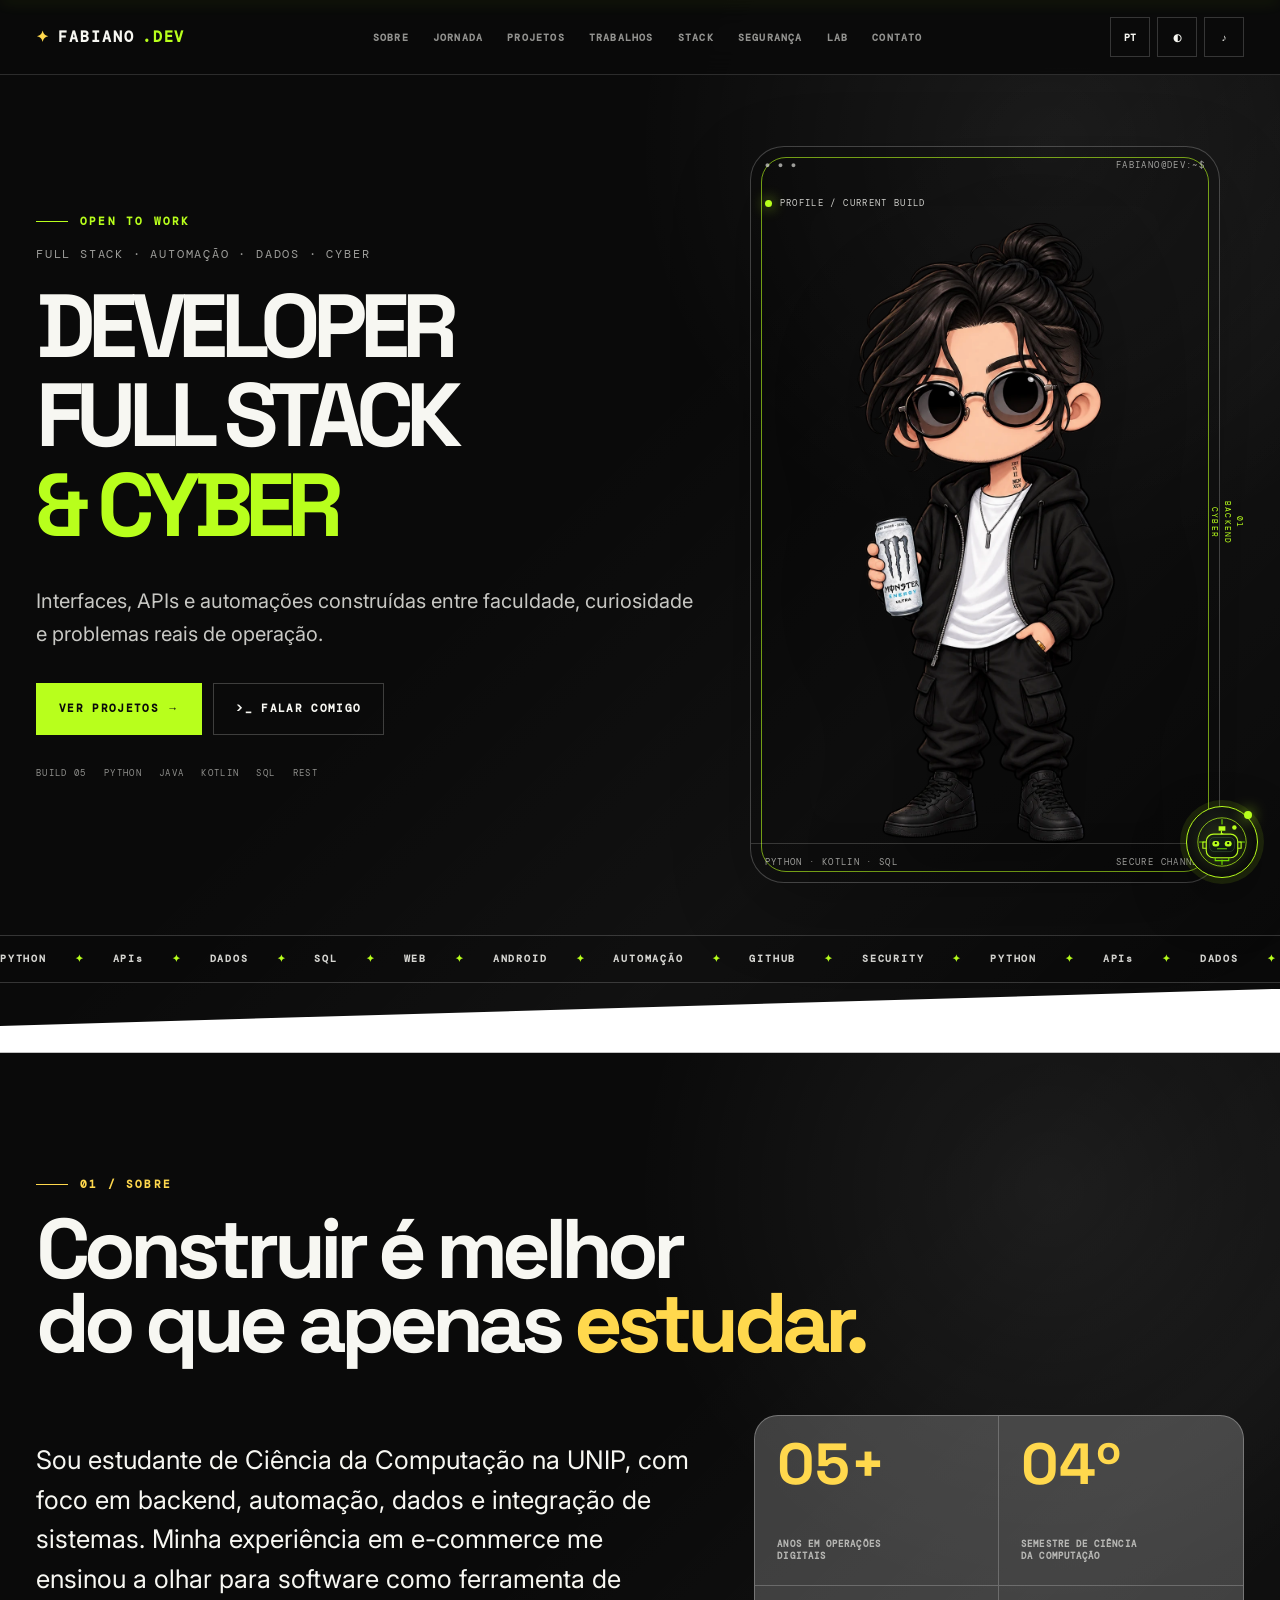
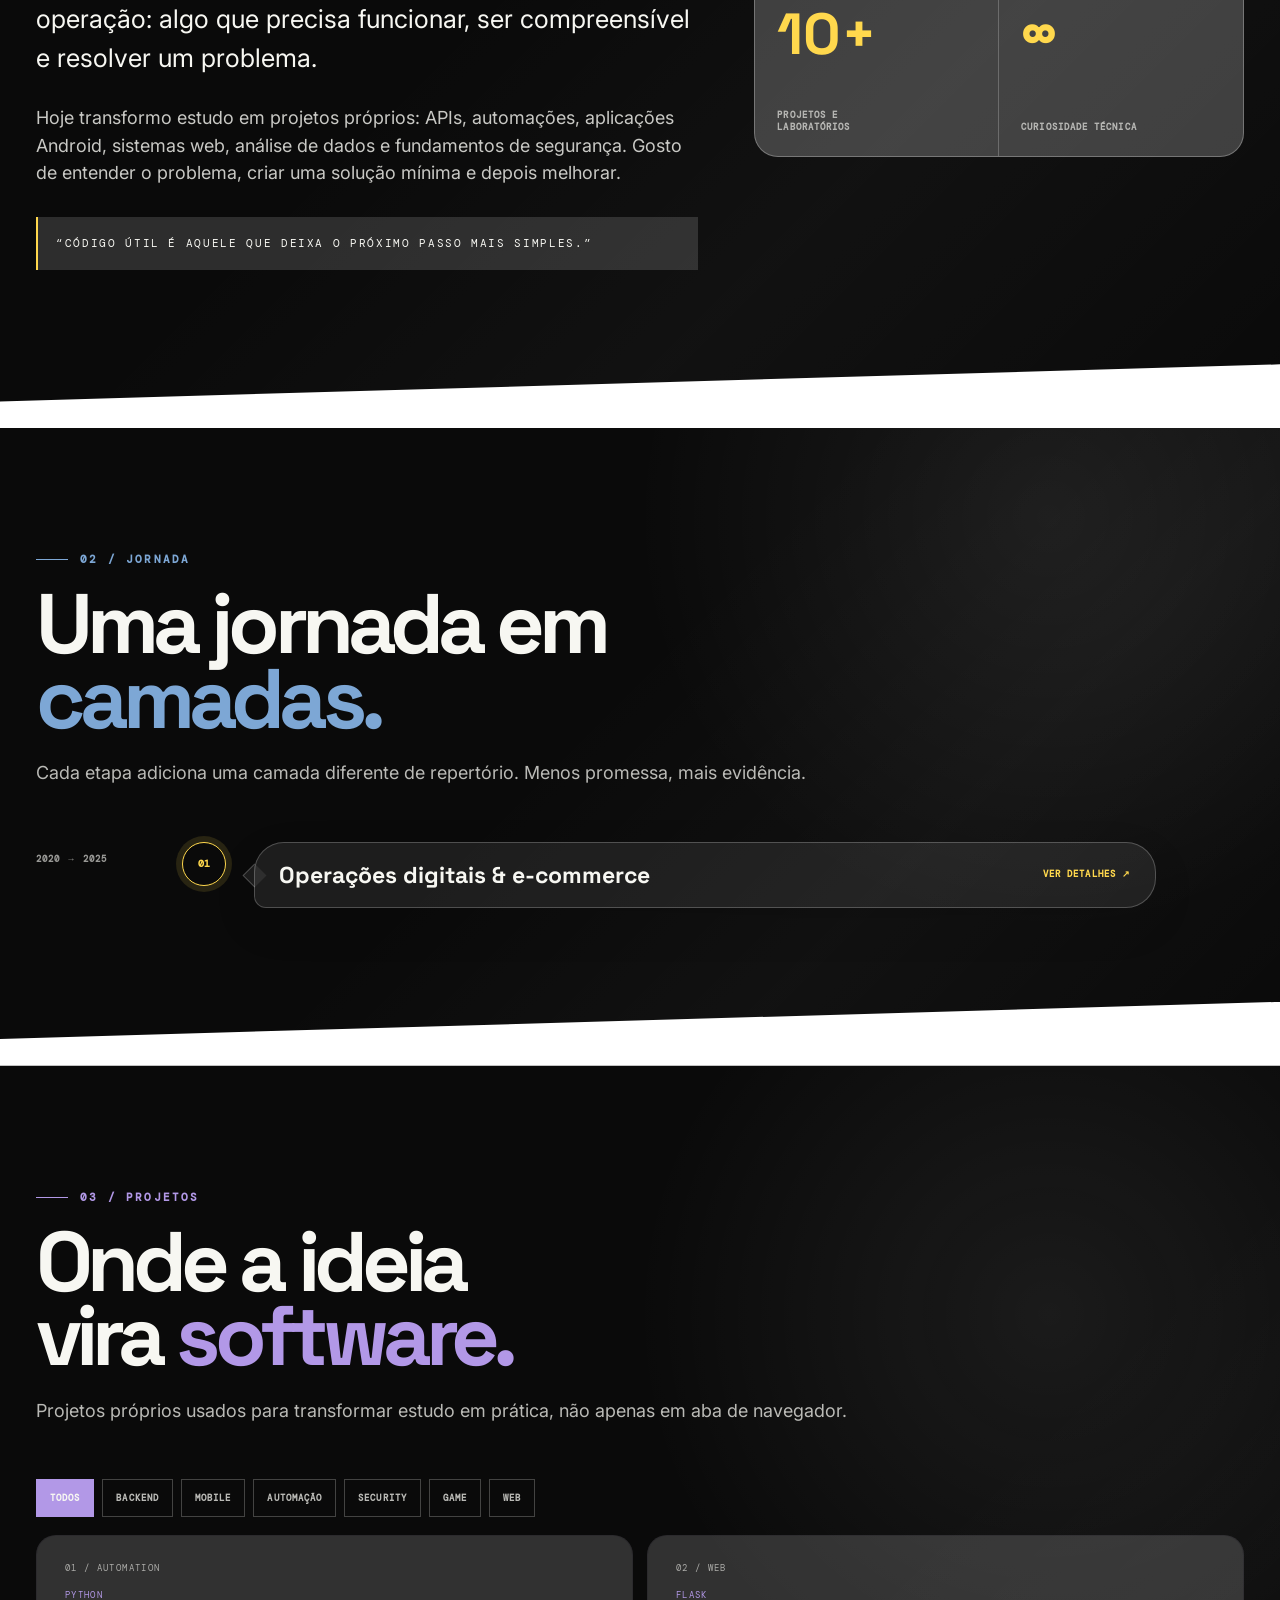
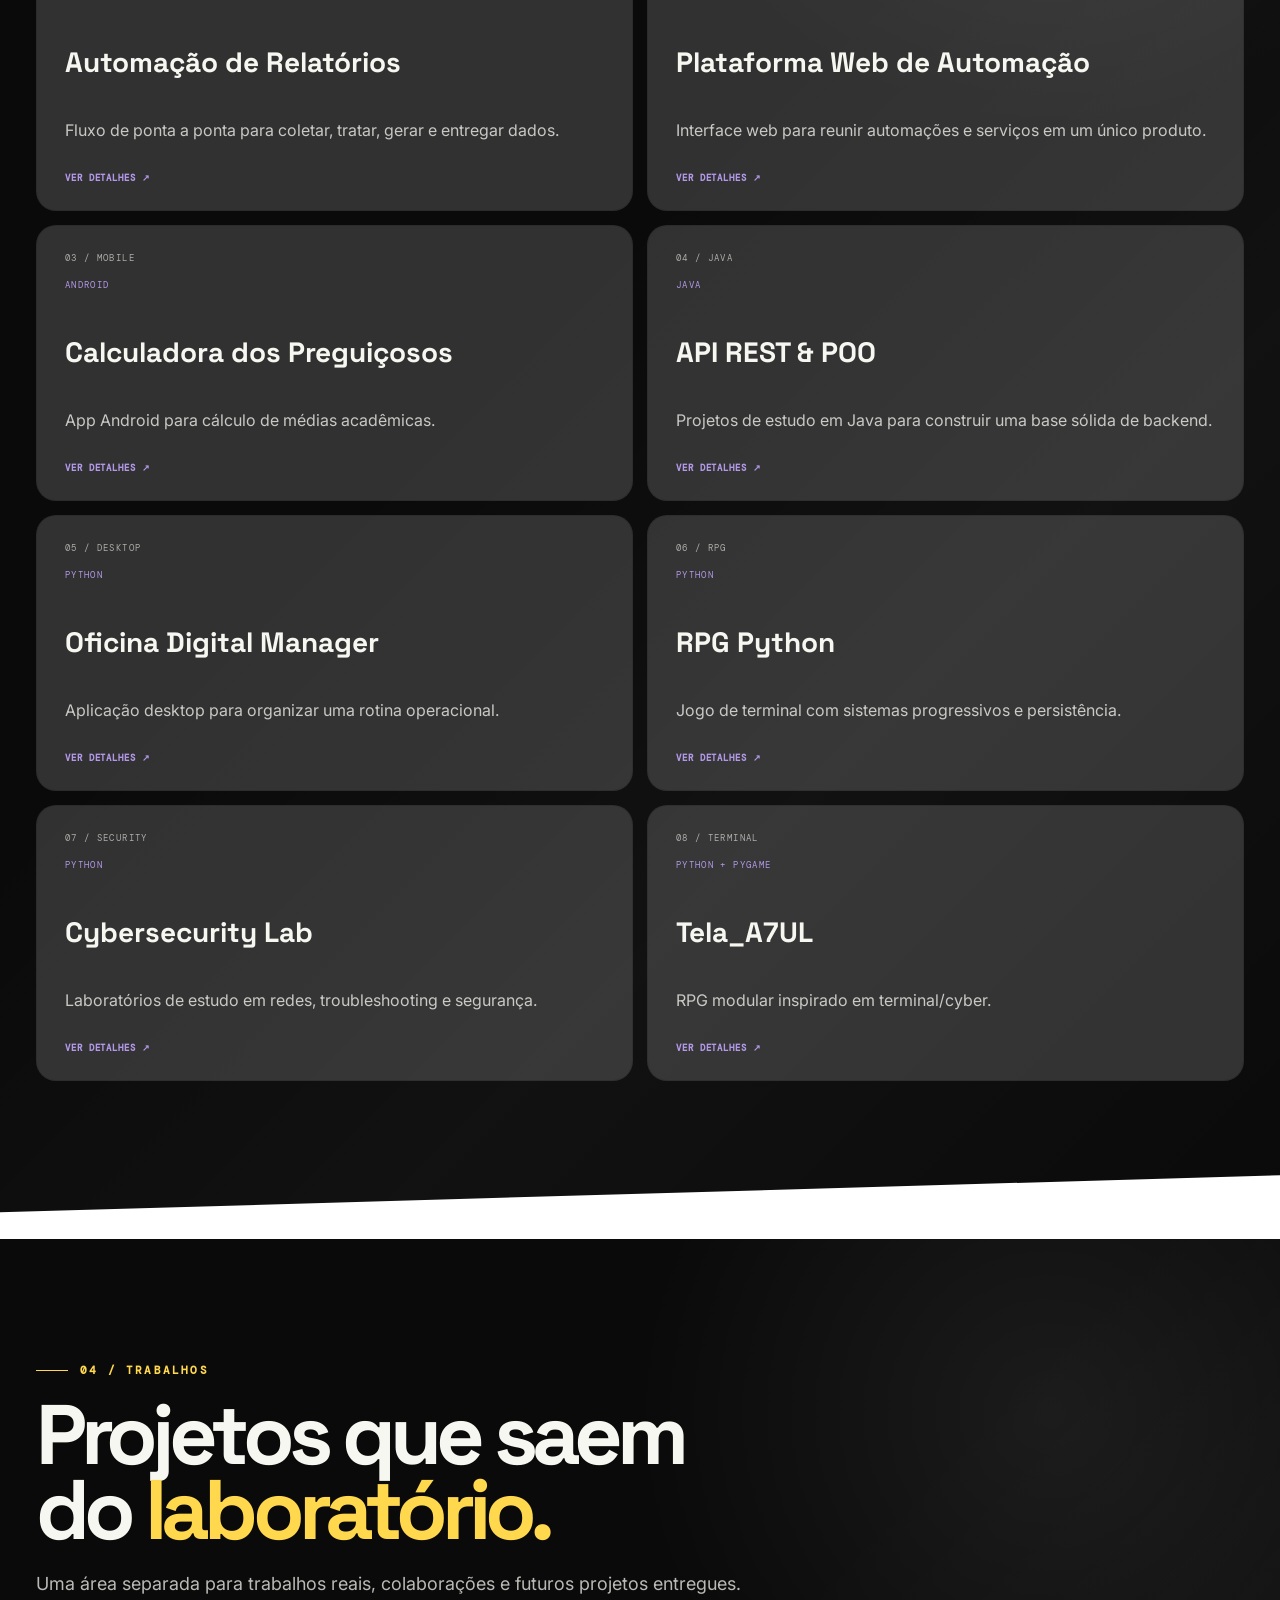
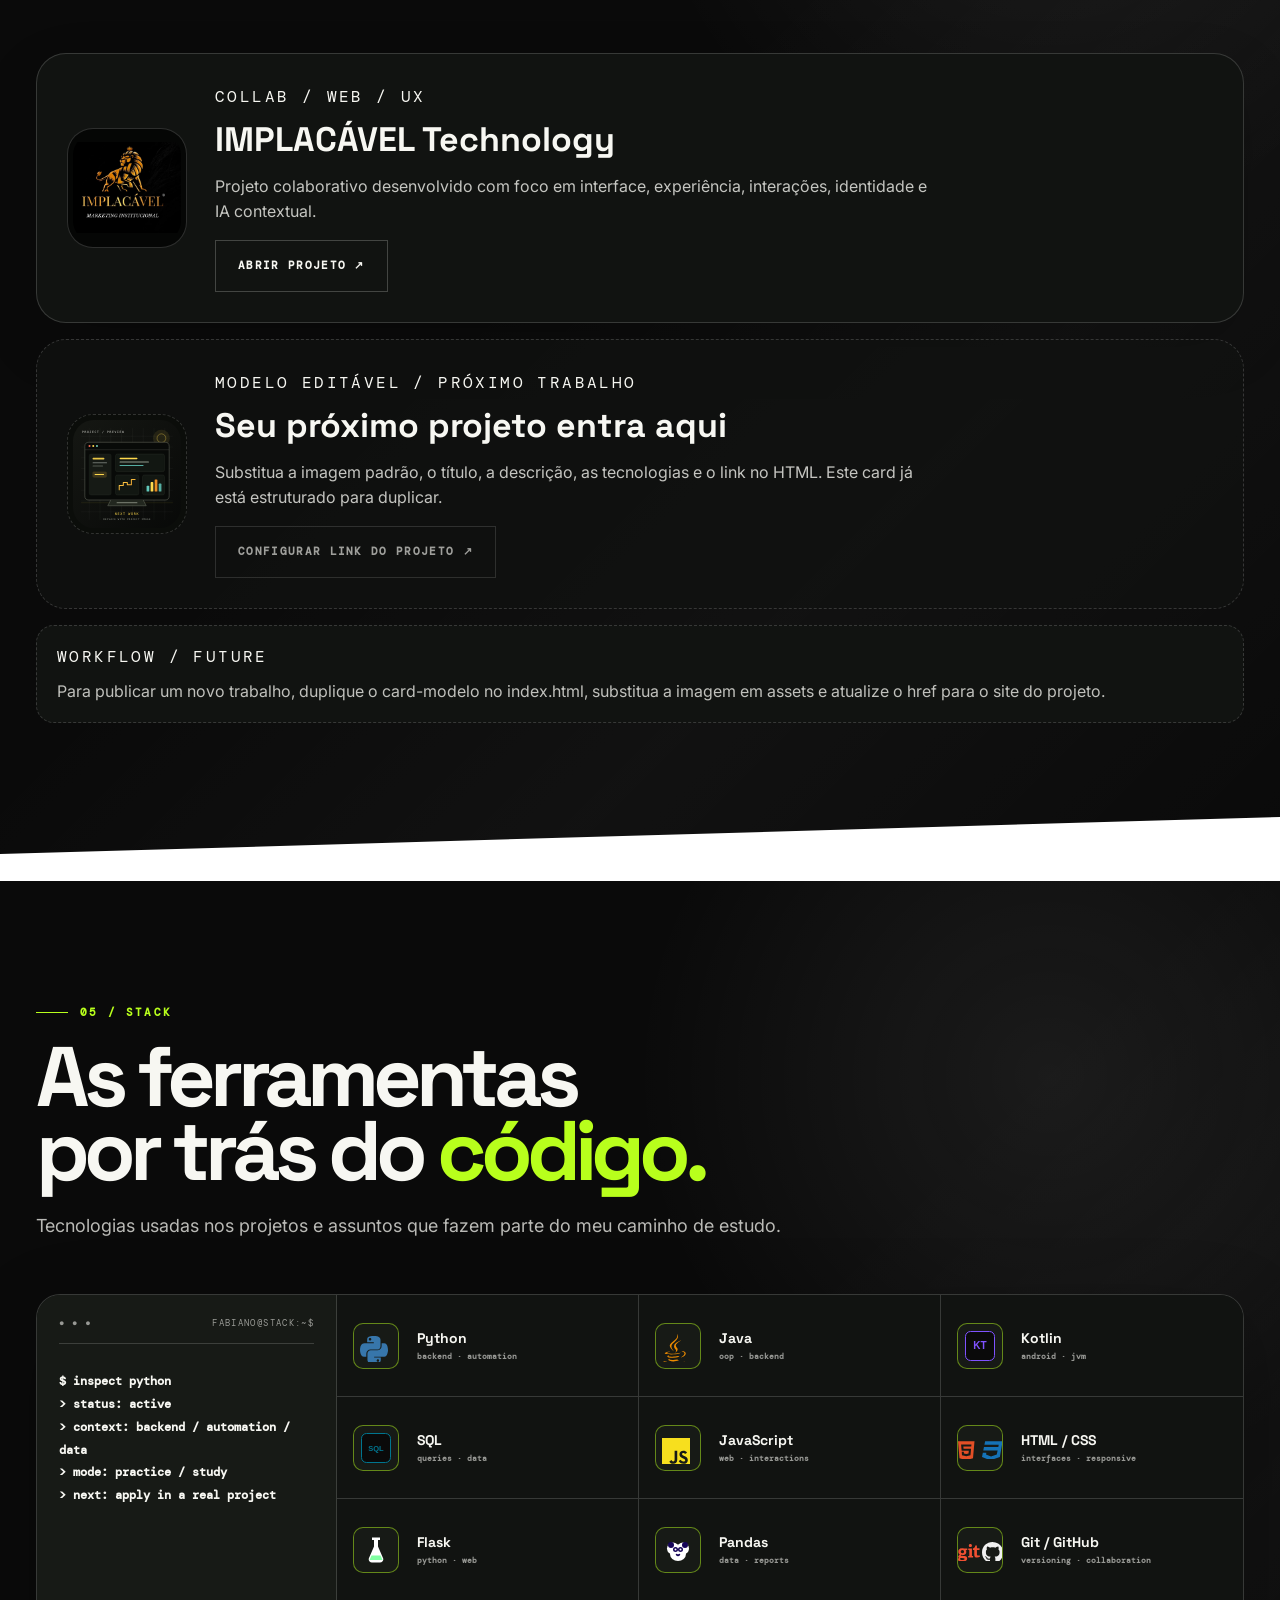
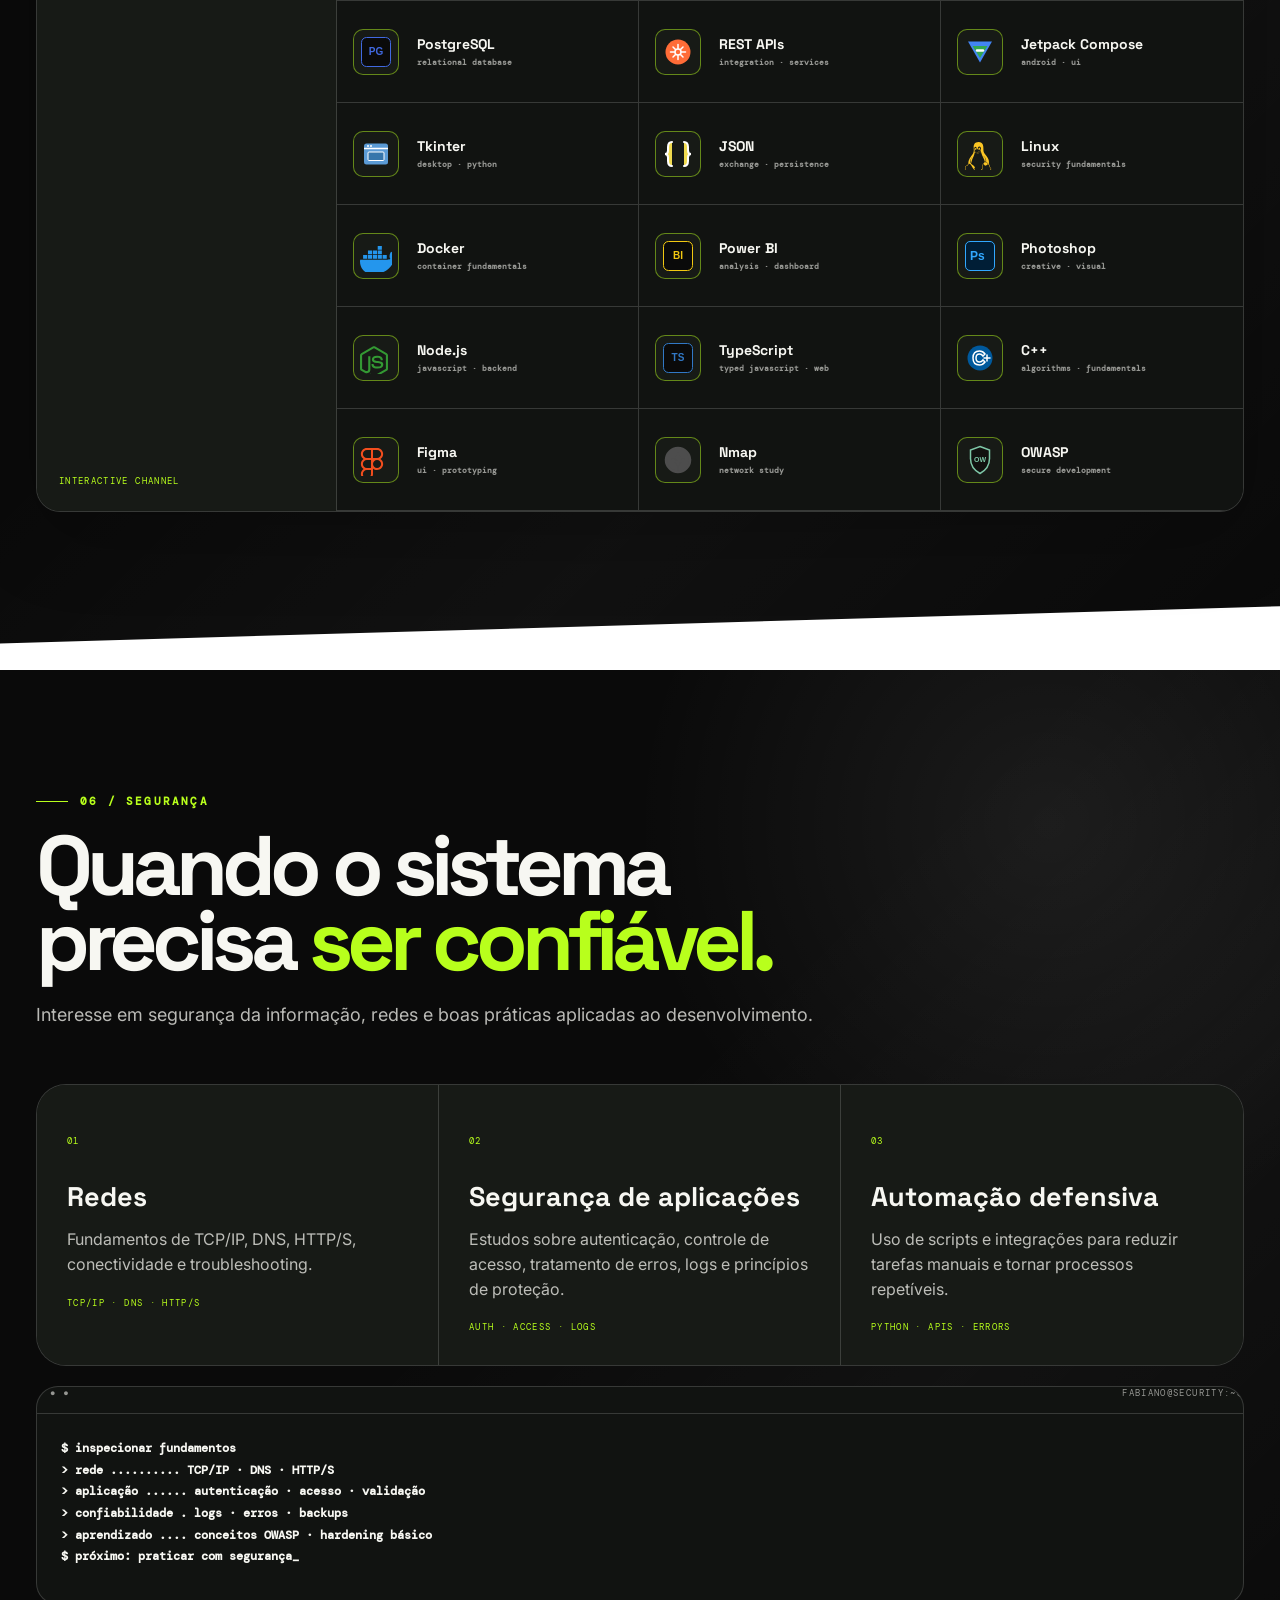
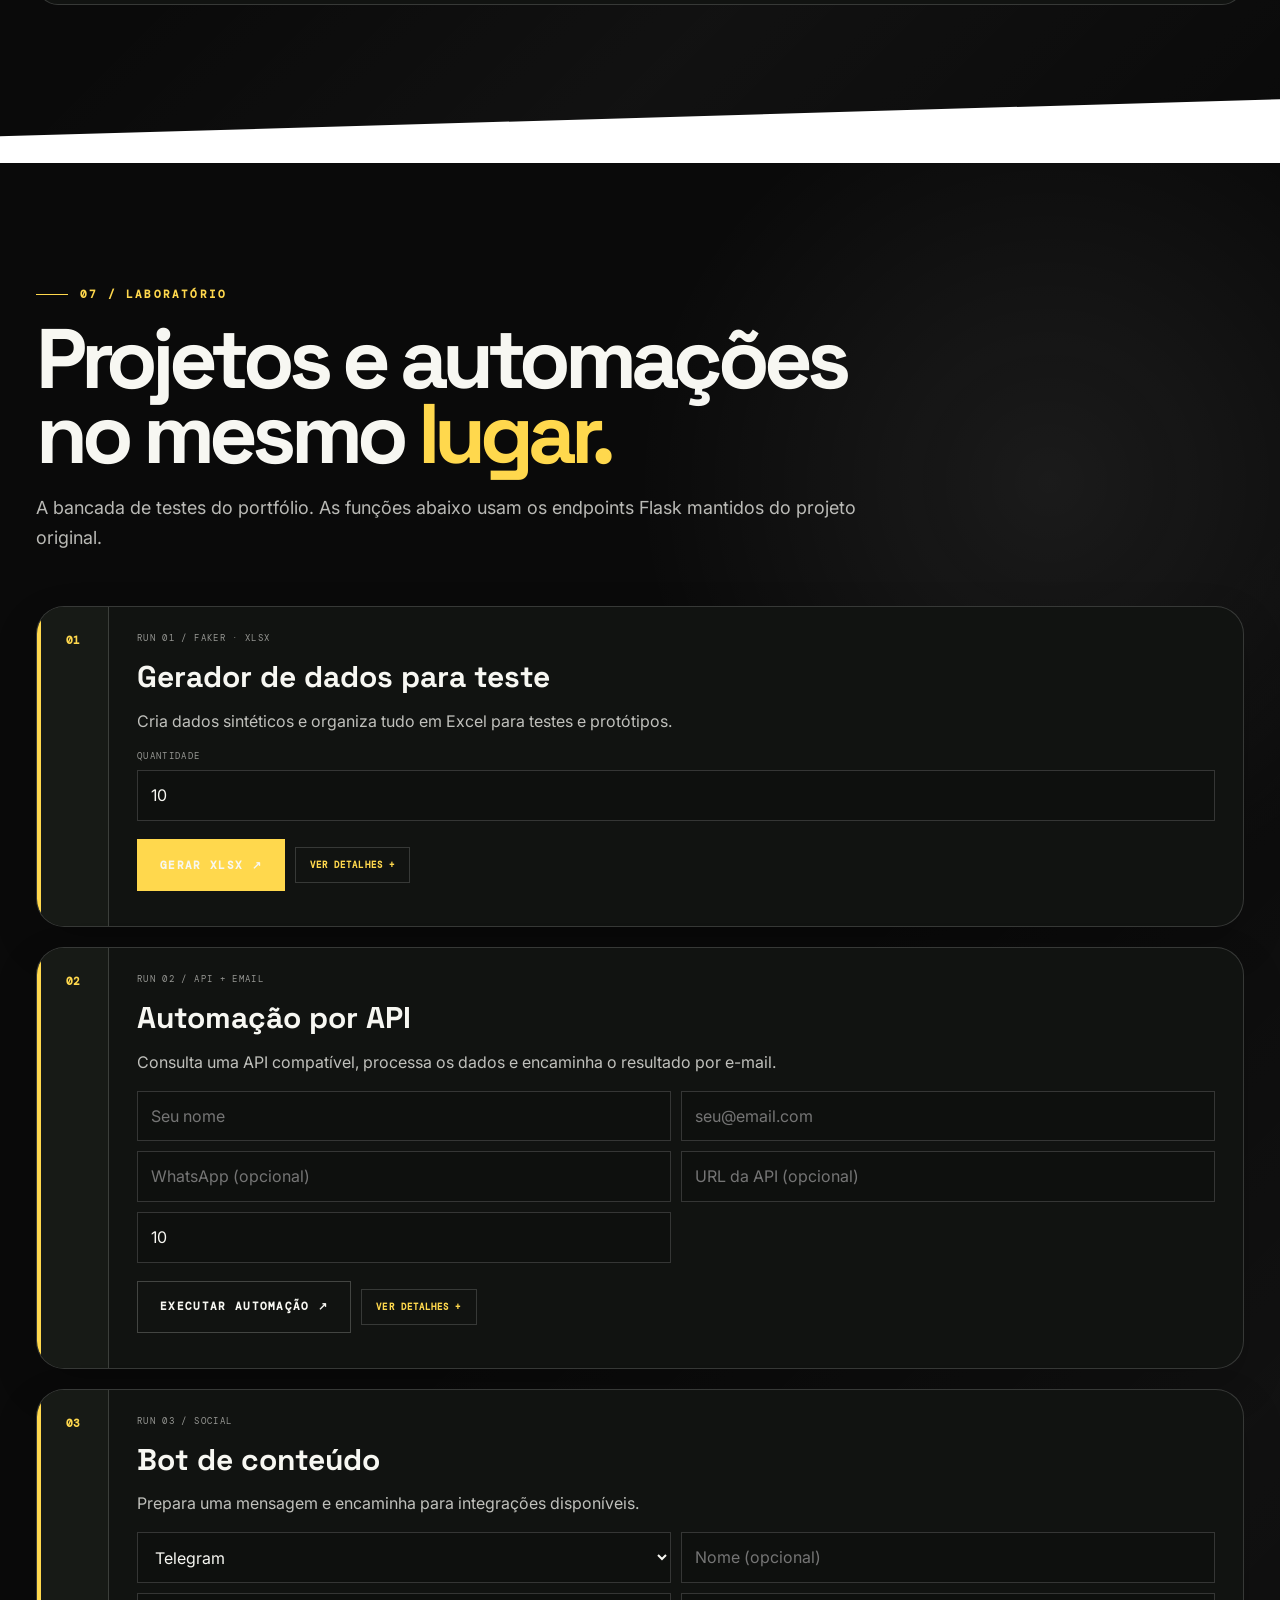
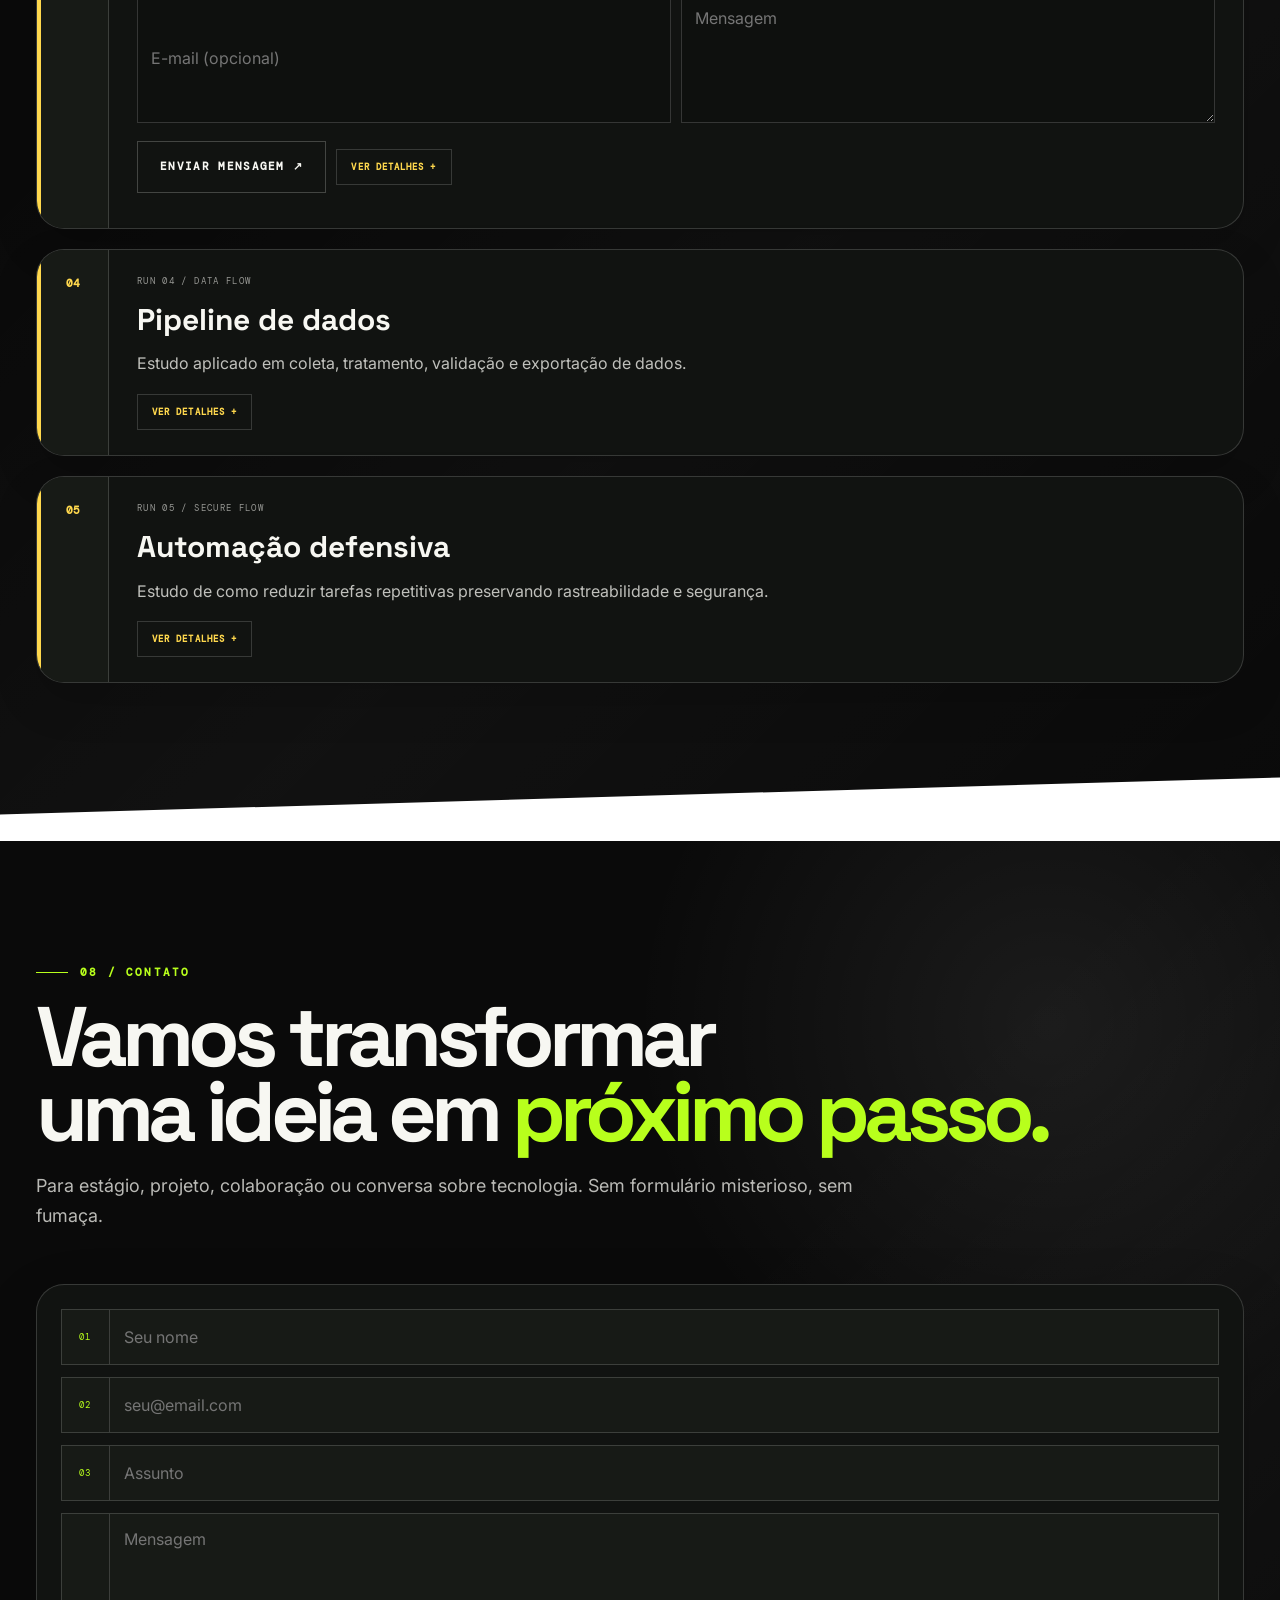
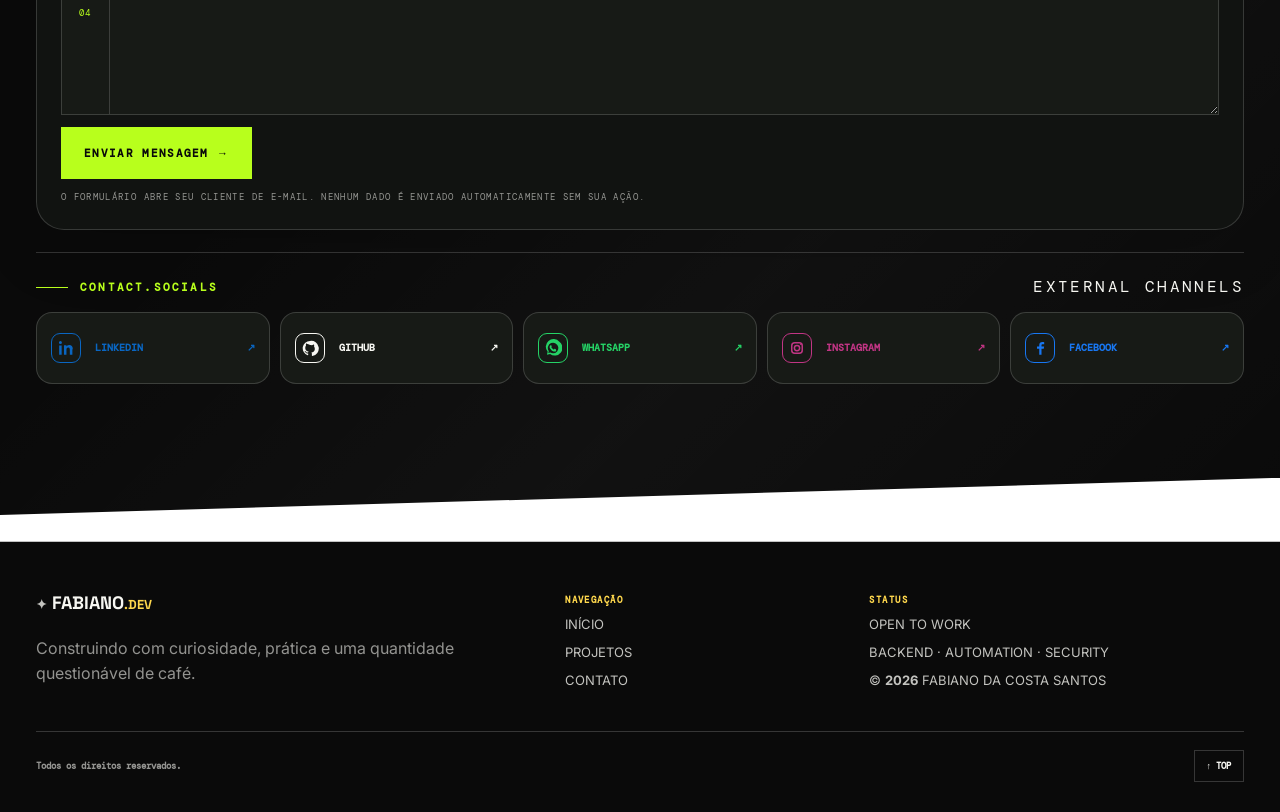
==== commit 3f84779f: "Atualiza portfolio para V14" ====
--- a/index.html
+++ b/index.html
@@ -1,16 +1,16 @@
-﻿<!doctype html>
+<!doctype html>
 <html lang="pt-BR" class="theme-dark">
 <head>
   <!-- ========================= META / SEO ========================= -->
   <meta charset="utf-8">
   <meta name="viewport" content="width=device-width, initial-scale=1">
   <meta name="theme-color" content="#0A0A0A">
-  <meta name="description" content="Fabiano da Costa Santos â€” estudante de CiÃªncia da ComputaÃ§Ã£o com foco em backend, automaÃ§Ã£o, dados, desenvolvimento e fundamentos de seguranÃ§a.">
-  <meta property="og:title" content="Fabiano Santos â€” Developer Full Stack & Cyber">
-  <meta property="og:description" content="PortfÃ³lio tÃ©cnico com jornada, projetos, stack, seguranÃ§a, laboratÃ³rio e trabalhos. ">
+  <meta name="description" content="Fabiano da Costa Santos — estudante de Ciência da Computação com foco em backend, automação, dados, desenvolvimento e fundamentos de segurança.">
+  <meta property="og:title" content="Fabiano Santos — Developer Full Stack & Cyber">
+  <meta property="og:description" content="Portfólio técnico com jornada, projetos, stack, segurança, laboratório e trabalhos. ">
   <meta property="og:type" content="website">
   <meta property="og:url" content="https://fabiano.tec.br/">
-  <title>Fabiano Santos â€” Developer Full Stack & Cyber</title>
+  <title>Fabiano Santos — Developer Full Stack & Cyber</title>
   <!-- ========================= FONTES ========================= -->
   <link rel="preconnect" href="https://fonts.googleapis.com">
   <link rel="preconnect" href="https://fonts.gstatic.com" crossorigin>
@@ -18,32 +18,32 @@
   <link rel="stylesheet" href="/style.css">
 </head>
 <body>
-  <!-- ========================= HUD / DECORAÃ‡ÃƒO GLOBAL ========================= -->
+  <!-- ========================= HUD / DECORAÇÃO GLOBAL ========================= -->
   <div class="cyber-cursor-fixed" id="cursor-target" aria-hidden="true" title="Cyber security cursor"><span class="cursor-target-icon"><svg viewBox="0 0 64 64" aria-hidden="true"><circle cx="32" cy="32" r="17"/><circle cx="32" cy="32" r="5"/><path d="M32 3v12M32 49v12M3 32h12M49 32h12"/></svg></span></div>
   <div class="scanline" aria-hidden="true"></div>
   <div class="scroll-progress" aria-hidden="true"><span></span></div>
 
-  <!-- ========================= HEADER / NAVEGAÃ‡ÃƒO ========================= -->
+  <!-- ========================= HEADER / NAVEGAÇÃO ========================= -->
   <header class="site-header" id="site-header">
     <div class="container header-inner">
       <a class="brand" href="#inicio" aria-label="Fabiano.dev">
-        <span class="brand-symbol">âœ¦</span><span>FABIANO</span><b>.DEV</b>
+        <span class="brand-symbol">✦</span><span>FABIANO</span><b>.DEV</b>
       </a>
-      <nav class="main-nav" id="main-nav" aria-label="NavegaÃ§Ã£o principal">
+      <nav class="main-nav" id="main-nav" aria-label="Navegação principal">
         <a href="#sobre" data-i18n="nav.about">SOBRE</a>
         <a href="#jornada" data-i18n="nav.journey">JORNADA</a>
         <a href="#projetos" data-i18n="nav.projects">PROJETOS</a>
         <a href="#trabalhos" data-i18n="nav.work">TRABALHOS</a>
         <a href="#stack" data-i18n="nav.stack">STACK</a>
-        <a href="#seguranca" data-i18n="nav.security">SEGURANÃ‡A</a>
+        <a href="#seguranca" data-i18n="nav.security">SEGURANÇA</a>
         <a href="#laboratorio" data-i18n="nav.lab">LAB</a>
         <a href="#contato" data-i18n="nav.contact">CONTATO</a>
       </nav>
       <div class="header-actions">
         <button class="icon-button" id="lang-toggle" aria-label="Alternar idioma">PT</button>
-        <button class="icon-button" id="theme-toggle" aria-label="Alternar tema">â—</button>
-        <button class="sound-button" id="sound-toggle" aria-pressed="false" aria-label="Alternar som">â™ª</button>
-        <button class="mobile-toggle" id="mobile-toggle" aria-label="Abrir menu" aria-expanded="false">â˜°</button>
+        <button class="icon-button" id="theme-toggle" aria-label="Alternar tema">◐</button>
+        <button class="sound-button" id="sound-toggle" aria-pressed="false" aria-label="Alternar som">♪</button>
+        <button class="mobile-toggle" id="mobile-toggle" aria-label="Abrir menu" aria-expanded="false">☰</button>
       </div>
     </div>
   </header>
@@ -54,32 +54,32 @@
       <div class="container hero-grid">
         <div class="hero-copy reveal">
           <div class="eyebrow"><span></span><span data-i18n="hero.eyebrow">OPEN TO WORK</span></div>
-          <p class="mono hero-kicker" data-i18n="hero.kicker">FULL STACK Â· AUTOMAÃ‡ÃƒO Â· DADOS Â· CYBER</p>
+          <p class="mono hero-kicker" data-i18n="hero.kicker">FULL STACK · AUTOMAÇÃO · DADOS · CYBER</p>
           <h1 class="hero-title crash-title">
             <span data-i18n="hero.t1">DEVELOPER</span>
             <span data-i18n="hero.t2">FULL STACK</span>
             <span class="crash-word" data-i18n="hero.t3">&amp; CYBER</span>
           </h1>
-          <p class="hero-lede" data-i18n="hero.lede">Interfaces, APIs e automaÃ§Ãµes construÃ­das entre faculdade, curiosidade e problemas reais de operaÃ§Ã£o.</p>
+          <p class="hero-lede" data-i18n="hero.lede">Interfaces, APIs e automações construídas entre faculdade, curiosidade e problemas reais de operação.</p>
           <div class="hero-actions">
-            <a class="btn btn-primary" href="#projetos" data-i18n="hero.projects">VER PROJETOS â†’</a>
+            <a class="btn btn-primary" href="#projetos" data-i18n="hero.projects">VER PROJETOS →</a>
             <a class="btn btn-ghost" href="#contato" data-i18n="hero.contact">&gt;_ FALAR COMIGO</a>
           </div>
           <div class="hero-meta mono"><span>BUILD 05</span><span>PYTHON</span><span>JAVA</span><span>KOTLIN</span><span>SQL</span><span>REST</span></div>
         </div>
         <div class="hero-visual reveal reveal-delay-1">
           <div class="hero-photo-frame">
-            <div class="photo-top mono"><span>â— â— â—</span><span>fabiano@dev:~$</span></div>
+            <div class="photo-top mono"><span>● ● ●</span><span>fabiano@dev:~$</span></div>
             <div class="photo-status mono"><span class="status-dot"></span><span data-i18n="hero.status">PROFILE / CURRENT BUILD</span></div>
-            <img class="hero-photo" src="assets/fabiano-avatar.webp" alt="Fabiano Santos" loading="eager">
-            <div class="photo-footer mono"><span>PYTHON Â· KOTLIN Â· SQL</span><span>SECURE CHANNEL</span></div>
+            <img class="hero-photo" src="/imagem/fabiano-cyber.webp" alt="Fabiano Santos" loading="eager">
+            <div class="photo-footer mono"><span>PYTHON · KOTLIN · SQL</span><span>SECURE CHANNEL</span></div>
             <div class="glitch-overlay" aria-hidden="true"></div>
           </div>
           <div class="hero-side-rail mono"><span>01</span><span>BACKEND</span><span>CYBER</span></div>
         </div>
       </div>
       <div class="hero-strip infinite-strip" aria-label="Tecnologias">
-        <div class="strip-track"><span>PYTHON</span><i>âœ¦</i><span>APIs</span><i>âœ¦</i><span>DADOS</span><i>âœ¦</i><span>SQL</span><i>âœ¦</i><span>WEB</span><i>âœ¦</i><span>ANDROID</span><i>âœ¦</i><span>AUTOMAÃ‡ÃƒO</span><i>âœ¦</i><span>GITHUB</span><i>âœ¦</i><span>SECURITY</span><i>âœ¦</i><span>PYTHON</span><i>âœ¦</i><span>APIs</span><i>âœ¦</i><span>DADOS</span><i>âœ¦</i><span>SQL</span><i>âœ¦</i><span>WEB</span><i>âœ¦</i><span>ANDROID</span><i>âœ¦</i><span>AUTOMAÃ‡ÃƒO</span><i>âœ¦</i></div>
+        <div class="strip-track"><span>PYTHON</span><i>✦</i><span>APIs</span><i>✦</i><span>DADOS</span><i>✦</i><span>SQL</span><i>✦</i><span>WEB</span><i>✦</i><span>ANDROID</span><i>✦</i><span>AUTOMAÇÃO</span><i>✦</i><span>GITHUB</span><i>✦</i><span>SECURITY</span><i>✦</i><span>PYTHON</span><i>✦</i><span>APIs</span><i>✦</i><span>DADOS</span><i>✦</i><span>SQL</span><i>✦</i><span>WEB</span><i>✦</i><span>ANDROID</span><i>✦</i><span>AUTOMAÇÃO</span><i>✦</i></div>
       </div>
     </section>
 
@@ -88,44 +88,44 @@
       <div class="container">
         <div class="section-head reveal">
           <div class="eyebrow"><span></span><span data-i18n="about.eyebrow">01 / SOBRE</span></div>
-          <h2 class="crash-title" data-i18n-html="about.title">Construir Ã© melhor<br>do que apenas <em class="crash-accent">estudar.</em></h2>
+          <h2 class="crash-title" data-i18n-html="about.title">Construir é melhor<br>do que apenas <em class="crash-accent">estudar.</em></h2>
         </div>
         <div class="about-grid">
           <article class="about-copy reveal">
-            <p class="lead-paragraph" data-i18n="about.p1">Sou estudante de CiÃªncia da ComputaÃ§Ã£o na UNIP, com foco em backend, automaÃ§Ã£o, dados e integraÃ§Ã£o de sistemas. Minha experiÃªncia em e-commerce me ensinou a olhar para software como ferramenta de operaÃ§Ã£o: algo que precisa funcionar, ser compreensÃ­vel e resolver um problema.</p>
-            <p data-i18n="about.p2">Hoje transformo estudo em projetos prÃ³prios: APIs, automaÃ§Ãµes, aplicaÃ§Ãµes Android, sistemas web, anÃ¡lise de dados e fundamentos de seguranÃ§a. Gosto de entender o problema, criar uma soluÃ§Ã£o mÃ­nima e depois melhorar.</p>
-            <div class="quote-line mono" data-i18n="about.quote">â€œCÃ³digo Ãºtil Ã© aquele que deixa o prÃ³ximo passo mais simples.â€</div>
+            <p class="lead-paragraph" data-i18n="about.p1">Sou estudante de Ciência da Computação na UNIP, com foco em backend, automação, dados e integração de sistemas. Minha experiência em e-commerce me ensinou a olhar para software como ferramenta de operação: algo que precisa funcionar, ser compreensível e resolver um problema.</p>
+            <p data-i18n="about.p2">Hoje transformo estudo em projetos próprios: APIs, automações, aplicações Android, sistemas web, análise de dados e fundamentos de segurança. Gosto de entender o problema, criar uma solução mínima e depois melhorar.</p>
+            <div class="quote-line mono" data-i18n="about.quote">“Código útil é aquele que deixa o próximo passo mais simples.”</div>
           </article>
           <div class="stats-grid reveal reveal-delay-1">
-            <div class="stat-card"><strong>05+</strong><span data-i18n="about.s1">ANOS EM OPERAÃ‡Ã•ES DIGITAIS</span></div>
-            <div class="stat-card"><strong>04Âº</strong><span data-i18n="about.s2">SEMESTRE DE CIÃŠNCIA DA COMPUTAÃ‡ÃƒO</span></div>
-            <div class="stat-card"><strong>10+</strong><span data-i18n="about.s3">PROJETOS E LABORATÃ“RIOS</span></div>
-            <div class="stat-card accent"><strong>âˆž</strong><span data-i18n="about.s4">CURIOSIDADE TÃ‰CNICA</span></div>
-          </div>
-        </div>
-      </div>
-    </section>
-
-    <!-- ========================= 02 / JORNADA CRONOLÃ“GICA ========================= -->
+            <div class="stat-card"><strong>05+</strong><span data-i18n="about.s1">ANOS EM OPERAÇÕES DIGITAIS</span></div>
+            <div class="stat-card"><strong>04º</strong><span data-i18n="about.s2">SEMESTRE DE CIÊNCIA DA COMPUTAÇÃO</span></div>
+            <div class="stat-card"><strong>10+</strong><span data-i18n="about.s3">PROJETOS E LABORATÓRIOS</span></div>
+            <div class="stat-card accent"><strong>∞</strong><span data-i18n="about.s4">CURIOSIDADE TÉCNICA</span></div>
+          </div>
+        </div>
+      </div>
+    </section>
+
+    <!-- ========================= 02 / JORNADA CRONOLÓGICA ========================= -->
     <section id="jornada" class="section section-jornada" data-tone="cyan">
       <div class="container">
         <div class="section-head reveal">
           <div class="eyebrow"><span></span><span data-i18n="journey.eyebrow">02 / JORNADA</span></div>
           <h2 class="crash-title" data-i18n-html="journey.title">Uma jornada em<br><em class="crash-accent">camadas.</em></h2>
-          <p data-i18n="journey.subtitle">Cada etapa adiciona uma camada diferente de repertÃ³rio. Menos promessa, mais evidÃªncia.</p>
+          <p data-i18n="journey.subtitle">Cada etapa adiciona uma camada diferente de repertório. Menos promessa, mais evidência.</p>
         </div>
         <div class="timeline" id="timeline">
-          <article class="timeline-item reveal"><div class="timeline-year">2020 â†’ 2025</div><div class="timeline-node">01</div><div class="timeline-card"><div class="timeline-top"><h3 class="crash-target" data-i18n="journey.1.title">OperaÃ§Ãµes digitais &amp; e-commerce</h3><button class="text-button detail-toggle" data-detail="j1" data-i18n="common.details">DETALHES +</button></div><p data-i18n="journey.1.text">GestÃ£o de marketplaces, atendimento, anÃºncios, logÃ­stica, dados e resoluÃ§Ã£o de problemas em ambientes digitais.</p><span class="mono" data-i18n="journey.1.tags">Mercado Livre Â· Amazon Â· Shopee Â· Magalu Â· Shein</span><div class="timeline-detail" id="j1" data-i18n="journey.1.detail">Foi a fase que me ensinou que um processo sÃ³ Ã© bom quando consegue funcionar sob pressÃ£o, com clareza e continuidade.</div></div></article>
-          <article class="timeline-item reveal reveal-delay-1"><div class="timeline-year">25 FEV 2025</div><div class="timeline-node">02</div><div class="timeline-card"><div class="timeline-top"><h3 class="crash-target" data-i18n="journey.2.title">InÃ­cio da CiÃªncia da ComputaÃ§Ã£o</h3><button class="text-button detail-toggle" data-detail="j2" data-i18n="common.details">DETALHES +</button></div><p data-i18n="journey.2.text">Entrada no Bacharelado em CiÃªncia da ComputaÃ§Ã£o na UNIP, trazendo base formal para a prÃ¡tica.</p><span class="mono" data-i18n="journey.2.tags">UNIP Â· LÃ“GICA Â· POO Â· ESTRUTURAS</span><div class="timeline-detail" id="j2" data-i18n="journey.2.detail">A faculdade consolidou lÃ³gica de programaÃ§Ã£o, orientaÃ§Ã£o a objetos, estruturas de dados, banco de dados e fundamentos de engenharia de software.</div></div></article>
-          <article class="timeline-item reveal"><div class="timeline-year">PROJETO 01</div><div class="timeline-node">03</div><div class="timeline-card"><div class="timeline-top"><h3 class="crash-target" data-i18n="journey.3.title">Snake em Kotlin</h3><button class="text-button detail-toggle" data-detail="j3" data-i18n="common.details">DETALHES +</button></div><p data-i18n="journey.3.text">Primeiro jogo em Kotlin, transformando lÃ³gica e estados em uma aplicaÃ§Ã£o executÃ¡vel.</p><span class="mono">KOTLIN Â· GAME LOGIC Â· STATE</span><div class="timeline-detail" id="j3" data-i18n="journey.3.detail">O projeto marcou a passagem de exercÃ­cios isolados para um software com entrada de usuÃ¡rio, estados, regras e comportamento contÃ­nuo.</div></div></article>
-          <article class="timeline-item reveal reveal-delay-1"><div class="timeline-year">PROJETO 02</div><div class="timeline-node">04</div><div class="timeline-card"><div class="timeline-top"><h3 class="crash-target" data-i18n="journey.4.title">Calculadora dos PreguiÃ§osos</h3><button class="text-button detail-toggle" data-detail="j4" data-i18n="common.details">DETALHES +</button></div><p data-i18n="journey.4.text">AplicaÃ§Ã£o Android para calcular NP1, AVA, PIN e Exame com regras acadÃªmicas.</p><span class="mono">KOTLIN Â· ANDROID Â· COMPOSE Â· MATERIAL 3</span><div class="timeline-detail" id="j4" data-i18n="journey.4.detail">Projeto funcional com validaÃ§Ã£o de entradas, gerenciamento de estado, componentes reutilizÃ¡veis, reproduÃ§Ã£o de Ã¡udio e geraÃ§Ã£o de APK.</div></div></article>
-          <article class="timeline-item reveal"><div class="timeline-year">PROJETO 03</div><div class="timeline-node">05</div><div class="timeline-card"><div class="timeline-top"><h3 class="crash-target" data-i18n="journey.5.title">AutomaÃ§Ã£o de RelatÃ³rios</h3><button class="text-button detail-toggle" data-detail="j5" data-i18n="common.details">DETALHES +</button></div><p data-i18n="journey.5.text">API â†’ processamento â†’ relatÃ³rio â†’ entrega. A primeira automaÃ§Ã£o ponta a ponta.</p><span class="mono">PYTHON Â· PANDAS Â· REST API Â· SMTP</span><div class="timeline-detail" id="j5" data-i18n="journey.5.detail">IntegraÃ§Ã£o com API do Banco Central, tratamento com Pandas, exportaÃ§Ã£o CSV/XLSX e envio automatizado por e-mail.</div></div></article>
-          <article class="timeline-item reveal reveal-delay-1"><div class="timeline-year">PROJETO 04</div><div class="timeline-node">06</div><div class="timeline-card"><div class="timeline-top"><h3 class="crash-target" data-i18n="journey.6.title">Plataforma Web de AutomaÃ§Ã£o</h3><button class="text-button detail-toggle" data-detail="j6" data-i18n="common.details">DETALHES +</button></div><p data-i18n="journey.6.text">Backend Flask, interface web, formulÃ¡rios, endpoints, downloads e serviÃ§os no mesmo produto.</p><span class="mono">FLASK Â· PYTHON Â· JAVASCRIPT Â· APIS</span><div class="timeline-detail" id="j6" data-i18n="journey.6.detail">O laboratÃ³rio aproximou backend e interface, com serviÃ§os separados e fluxos reais de processamento.</div></div></article>
-          <article class="timeline-item reveal"><div class="timeline-year">PROJETO 05</div><div class="timeline-node">07</div><div class="timeline-card"><div class="timeline-top"><h3 class="crash-target" data-i18n="journey.7.title">Java REST &amp; POO</h3><button class="text-button detail-toggle" data-detail="j7" data-i18n="common.details">DETALHES +</button></div><p data-i18n="journey.7.text">Estudos prÃ¡ticos em Java para organizar classes, endpoints, regras e dados.</p><span class="mono">JAVA Â· POO Â· REST Â· SQL</span><div class="timeline-detail" id="j7" data-i18n="journey.7.detail">Inclui projetos de API REST e exercÃ­cios de encapsulamento, heranÃ§a, polimorfismo, composiÃ§Ã£o e organizaÃ§Ã£o de cÃ³digo.</div></div></article>
-          <article class="timeline-item reveal reveal-delay-1"><div class="timeline-year">PROJETO 06</div><div class="timeline-node">08</div><div class="timeline-card"><div class="timeline-top"><h3 class="crash-target" data-i18n="journey.8.title">Cybersecurity Lab</h3><button class="text-button detail-toggle" data-detail="j8" data-i18n="common.details">DETALHES +</button></div><p data-i18n="journey.8.text">LaboratÃ³rios prÃ³prios para estudar redes, seguranÃ§a de aplicaÃ§Ãµes e automaÃ§Ã£o defensiva.</p><span class="mono">TCP/IP Â· DNS Â· PYTHON Â· TROUBLESHOOTING</span><div class="timeline-detail" id="j8" data-i18n="journey.8.detail">A trilha inclui estudos de port scanning, fundamentos de autenticaÃ§Ã£o, tratamento de erros, logs, criptografia bÃ¡sica e prÃ¡ticas seguras. Ã‰ estudo prÃ¡tico, nÃ£o experiÃªncia profissional.</div></div></article>
-          <article class="timeline-item reveal"><div class="timeline-year">PROJETO 07</div><div class="timeline-node">09</div><div class="timeline-card"><div class="timeline-top"><h3 class="crash-target" data-i18n="journey.9.title">Tela_A7UL / Jogo de terminal</h3><button class="text-button detail-toggle" data-detail="j9" data-i18n="common.details">DETALHES +</button></div><p data-i18n="journey.9.text">RPG em Python com combate, exploraÃ§Ã£o, inventÃ¡rio, save system, eventos e Ã¡udio.</p><span class="mono">PYTHON Â· POO Â· JSON Â· PERSISTÃŠNCIA</span><div class="timeline-detail" id="j9" data-i18n="journey.9.detail">Projeto modular com src/, Ã¡udio, mÃºltiplos slots, NG+, bosses, cidades e estrutura de mundo. O arquivo-fonte foi incluÃ­do no projeto do portfÃ³lio.</div></div></article>
-          <article class="timeline-item reveal reveal-delay-1"><div class="timeline-year">PROJETO 08</div><div class="timeline-node">10</div><div class="timeline-card"><div class="timeline-top"><h3 class="crash-target" data-i18n="journey.10.title">IMPLACÃVEL Technology</h3><button class="text-button detail-toggle" data-detail="j10" data-i18n="common.details">DETALHES +</button></div><p data-i18n="journey.10.text">Trabalho colaborativo de front-end, UX/UI, interaÃ§Ãµes, tema e IA contextual.</p><span class="mono">REACT Â· TYPESCRIPT Â· UX/UI Â· IA</span><div class="timeline-detail" id="j10" data-i18n="journey.10.detail">ReconstruÃ§Ã£o e refinamento de um site institucional com linguagem editorial/cyber e componentes interativos.</div></div></article>
-          <article class="timeline-item reveal"><div class="timeline-year">AGORA</div><div class="timeline-node">11</div><div class="timeline-card current"><div class="timeline-top"><h3 class="crash-target" data-i18n="journey.11.title">Preparando o prÃ³ximo salto</h3><button class="text-button detail-toggle" data-detail="j11" data-i18n="common.details">DETALHES +</button></div><p data-i18n="journey.11.text">Buscando estÃ¡gio/jÃºnior para transformar laboratÃ³rio e formaÃ§Ã£o em experiÃªncia profissional verificÃ¡vel.</p><span class="mono">BACKEND Â· AUTOMATION Â· SECURITY Â· CLOUD</span><div class="timeline-detail" id="j11" data-i18n="journey.11.detail">PrÃ³ximo passo: aprofundar backend, cloud e seguranÃ§a em um ambiente profissional, aprender com uma equipe e entregar software Ãºtil.</div></div></article>
+          <article class="timeline-item reveal"><div class="timeline-year">2020 → 2025</div><div class="timeline-node">01</div><div class="timeline-card"><div class="timeline-top"><h3 class="crash-target" data-i18n="journey.1.title">Operações digitais &amp; e-commerce</h3><button class="text-button detail-toggle" data-detail="j1" data-i18n="common.details">DETALHES +</button></div><p data-i18n="journey.1.text">Gestão de marketplaces, atendimento, anúncios, logística, dados e resolução de problemas em ambientes digitais.</p><span class="mono" data-i18n="journey.1.tags">Mercado Livre · Amazon · Shopee · Magalu · Shein</span><div class="timeline-detail" id="j1" data-i18n="journey.1.detail">Foi a fase que me ensinou que um processo só é bom quando consegue funcionar sob pressão, com clareza e continuidade.</div></div></article>
+          <article class="timeline-item reveal reveal-delay-1"><div class="timeline-year">25 FEV 2025</div><div class="timeline-node">02</div><div class="timeline-card"><div class="timeline-top"><h3 class="crash-target" data-i18n="journey.2.title">Início da Ciência da Computação</h3><button class="text-button detail-toggle" data-detail="j2" data-i18n="common.details">DETALHES +</button></div><p data-i18n="journey.2.text">Entrada no Bacharelado em Ciência da Computação na UNIP, trazendo base formal para a prática.</p><span class="mono" data-i18n="journey.2.tags">UNIP · LÓGICA · POO · ESTRUTURAS</span><div class="timeline-detail" id="j2" data-i18n="journey.2.detail">A faculdade consolidou lógica de programação, orientação a objetos, estruturas de dados, banco de dados e fundamentos de engenharia de software.</div></div></article>
+          <article class="timeline-item reveal"><div class="timeline-year">PROJETO 01</div><div class="timeline-node">03</div><div class="timeline-card"><div class="timeline-top"><h3 class="crash-target" data-i18n="journey.3.title">Snake em Kotlin</h3><button class="text-button detail-toggle" data-detail="j3" data-i18n="common.details">DETALHES +</button></div><p data-i18n="journey.3.text">Primeiro jogo em Kotlin, transformando lógica e estados em uma aplicação executável.</p><span class="mono">KOTLIN · GAME LOGIC · STATE</span><div class="timeline-detail" id="j3" data-i18n="journey.3.detail">O projeto marcou a passagem de exercícios isolados para um software com entrada de usuário, estados, regras e comportamento contínuo.</div></div></article>
+          <article class="timeline-item reveal reveal-delay-1"><div class="timeline-year">PROJETO 02</div><div class="timeline-node">04</div><div class="timeline-card"><div class="timeline-top"><h3 class="crash-target" data-i18n="journey.4.title">Calculadora dos Preguiçosos</h3><button class="text-button detail-toggle" data-detail="j4" data-i18n="common.details">DETALHES +</button></div><p data-i18n="journey.4.text">Aplicação Android para calcular NP1, AVA, PIN e Exame com regras acadêmicas.</p><span class="mono">KOTLIN · ANDROID · COMPOSE · MATERIAL 3</span><div class="timeline-detail" id="j4" data-i18n="journey.4.detail">Projeto funcional com validação de entradas, gerenciamento de estado, componentes reutilizáveis, reprodução de áudio e geração de APK.</div></div></article>
+          <article class="timeline-item reveal"><div class="timeline-year">PROJETO 03</div><div class="timeline-node">05</div><div class="timeline-card"><div class="timeline-top"><h3 class="crash-target" data-i18n="journey.5.title">Automação de Relatórios</h3><button class="text-button detail-toggle" data-detail="j5" data-i18n="common.details">DETALHES +</button></div><p data-i18n="journey.5.text">API → processamento → relatório → entrega. A primeira automação ponta a ponta.</p><span class="mono">PYTHON · PANDAS · REST API · SMTP</span><div class="timeline-detail" id="j5" data-i18n="journey.5.detail">Integração com API do Banco Central, tratamento com Pandas, exportação CSV/XLSX e envio automatizado por e-mail.</div></div></article>
+          <article class="timeline-item reveal reveal-delay-1"><div class="timeline-year">PROJETO 04</div><div class="timeline-node">06</div><div class="timeline-card"><div class="timeline-top"><h3 class="crash-target" data-i18n="journey.6.title">Plataforma Web de Automação</h3><button class="text-button detail-toggle" data-detail="j6" data-i18n="common.details">DETALHES +</button></div><p data-i18n="journey.6.text">Backend Flask, interface web, formulários, endpoints, downloads e serviços no mesmo produto.</p><span class="mono">FLASK · PYTHON · JAVASCRIPT · APIS</span><div class="timeline-detail" id="j6" data-i18n="journey.6.detail">O laboratório aproximou backend e interface, com serviços separados e fluxos reais de processamento.</div></div></article>
+          <article class="timeline-item reveal"><div class="timeline-year">PROJETO 05</div><div class="timeline-node">07</div><div class="timeline-card"><div class="timeline-top"><h3 class="crash-target" data-i18n="journey.7.title">Java REST &amp; POO</h3><button class="text-button detail-toggle" data-detail="j7" data-i18n="common.details">DETALHES +</button></div><p data-i18n="journey.7.text">Estudos práticos em Java para organizar classes, endpoints, regras e dados.</p><span class="mono">JAVA · POO · REST · SQL</span><div class="timeline-detail" id="j7" data-i18n="journey.7.detail">Inclui projetos de API REST e exercícios de encapsulamento, herança, polimorfismo, composição e organização de código.</div></div></article>
+          <article class="timeline-item reveal reveal-delay-1"><div class="timeline-year">PROJETO 06</div><div class="timeline-node">08</div><div class="timeline-card"><div class="timeline-top"><h3 class="crash-target" data-i18n="journey.8.title">Cybersecurity Lab</h3><button class="text-button detail-toggle" data-detail="j8" data-i18n="common.details">DETALHES +</button></div><p data-i18n="journey.8.text">Laboratórios próprios para estudar redes, segurança de aplicações e automação defensiva.</p><span class="mono">TCP/IP · DNS · PYTHON · TROUBLESHOOTING</span><div class="timeline-detail" id="j8" data-i18n="journey.8.detail">A trilha inclui estudos de port scanning, fundamentos de autenticação, tratamento de erros, logs, criptografia básica e práticas seguras. É estudo prático, não experiência profissional.</div></div></article>
+          <article class="timeline-item reveal"><div class="timeline-year">PROJETO 07</div><div class="timeline-node">09</div><div class="timeline-card"><div class="timeline-top"><h3 class="crash-target" data-i18n="journey.9.title">Tela_A7UL / Jogo de terminal</h3><button class="text-button detail-toggle" data-detail="j9" data-i18n="common.details">DETALHES +</button></div><p data-i18n="journey.9.text">RPG em Python com combate, exploração, inventário, save system, eventos e áudio.</p><span class="mono">PYTHON · POO · JSON · PERSISTÊNCIA</span><div class="timeline-detail" id="j9" data-i18n="journey.9.detail">Projeto modular com src/, áudio, múltiplos slots, NG+, bosses, cidades e estrutura de mundo. O arquivo-fonte foi incluído no projeto do portfólio.</div></div></article>
+          <article class="timeline-item reveal reveal-delay-1"><div class="timeline-year">PROJETO 08</div><div class="timeline-node">10</div><div class="timeline-card"><div class="timeline-top"><h3 class="crash-target" data-i18n="journey.10.title">IMPLACÁVEL Technology</h3><button class="text-button detail-toggle" data-detail="j10" data-i18n="common.details">DETALHES +</button></div><p data-i18n="journey.10.text">Trabalho colaborativo de front-end, UX/UI, interações, tema e IA contextual.</p><span class="mono">REACT · TYPESCRIPT · UX/UI · IA</span><div class="timeline-detail" id="j10" data-i18n="journey.10.detail">Reconstrução e refinamento de um site institucional com linguagem editorial/cyber e componentes interativos.</div></div></article>
+          <article class="timeline-item reveal"><div class="timeline-year">AGORA</div><div class="timeline-node">11</div><div class="timeline-card current"><div class="timeline-top"><h3 class="crash-target" data-i18n="journey.11.title">Preparando o próximo salto</h3><button class="text-button detail-toggle" data-detail="j11" data-i18n="common.details">DETALHES +</button></div><p data-i18n="journey.11.text">Buscando estágio/júnior para transformar laboratório e formação em experiência profissional verificável.</p><span class="mono">BACKEND · AUTOMATION · SECURITY · CLOUD</span><div class="timeline-detail" id="j11" data-i18n="journey.11.detail">Próximo passo: aprofundar backend, cloud e segurança em um ambiente profissional, aprender com uma equipe e entregar software útil.</div></div></article>
         </div>
       </div>
     </section>
@@ -136,13 +136,13 @@
         <div class="section-head reveal">
           <div class="eyebrow"><span></span><span data-i18n="projects.eyebrow">03 / PROJETOS</span></div>
           <h2 class="crash-title" data-i18n-html="projects.title">Onde a ideia<br>vira <em class="crash-accent">software.</em></h2>
-          <p data-i18n="projects.subtitle">Projetos prÃ³prios usados para transformar estudo em prÃ¡tica, nÃ£o apenas em aba de navegador.</p>
+          <p data-i18n="projects.subtitle">Projetos próprios usados para transformar estudo em prática, não apenas em aba de navegador.</p>
         </div>
         <div class="filter-row" id="project-filters">
           <button class="filter active" data-filter="all" data-i18n="filters.all">TODOS</button>
           <button class="filter" data-filter="backend" data-i18n="filters.backend">BACKEND</button>
           <button class="filter" data-filter="mobile" data-i18n="filters.mobile">MOBILE</button>
-          <button class="filter" data-filter="automation" data-i18n="filters.automation">AUTOMAÃ‡ÃƒO</button>
+          <button class="filter" data-filter="automation" data-i18n="filters.automation">AUTOMAÇÃO</button>
           <button class="filter" data-filter="security" data-i18n="filters.security">SECURITY</button>
           <button class="filter" data-filter="game" data-i18n="filters.game">GAME</button>
           <button class="filter" data-filter="web" data-i18n="filters.web">WEB</button>
@@ -150,43 +150,43 @@
         <div class="project-grid" id="project-grid">
           <button class="project-card reveal" data-project="selic" data-tags="automation backend">
             <span class="project-index mono">01 / AUTOMATION</span><span class="project-tech mono">PYTHON</span>
-            <h3 data-project-title="selic">AutomaÃ§Ã£o de RelatÃ³rios</h3><p data-project-summary="selic">API do Banco Central, Pandas, CSV/XLSX e envio automÃ¡tico por e-mail.</p>
-            <span class="project-link" data-i18n="common.details">VER DETALHES â†—</span>
+            <h3 data-project-title="selic">Automação de Relatórios</h3><p data-project-summary="selic">API do Banco Central, Pandas, CSV/XLSX e envio automático por e-mail.</p>
+            <span class="project-link" data-i18n="common.details">VER DETALHES ↗</span>
           </button>
           <button class="project-card reveal reveal-delay-1" data-project="flask" data-tags="web backend automation">
             <span class="project-index mono">02 / WEB</span><span class="project-tech mono">FLASK</span>
-            <h3 data-project-title="flask">Plataforma Web de AutomaÃ§Ã£o</h3><p data-project-summary="flask">Interface web para executar automaÃ§Ãµes, integrar serviÃ§os e organizar processamento.</p>
-            <span class="project-link" data-i18n="common.details">VER DETALHES â†—</span>
+            <h3 data-project-title="flask">Plataforma Web de Automação</h3><p data-project-summary="flask">Interface web para executar automações, integrar serviços e organizar processamento.</p>
+            <span class="project-link" data-i18n="common.details">VER DETALHES ↗</span>
           </button>
           <button class="project-card reveal" data-project="calc" data-tags="mobile">
             <span class="project-index mono">03 / MOBILE</span><span class="project-tech mono">ANDROID</span>
-            <h3 data-project-title="calc">Calculadora dos PreguiÃ§osos</h3><p data-project-summary="calc">App Android em Kotlin para cÃ¡lculo de mÃ©dias e regras acadÃªmicas.</p>
-            <span class="project-link" data-i18n="common.details">VER DETALHES â†—</span>
+            <h3 data-project-title="calc">Calculadora dos Preguiçosos</h3><p data-project-summary="calc">App Android em Kotlin para cálculo de médias e regras acadêmicas.</p>
+            <span class="project-link" data-i18n="common.details">VER DETALHES ↗</span>
           </button>
           <button class="project-card reveal reveal-delay-1" data-project="java" data-tags="backend">
             <span class="project-index mono">04 / JAVA</span><span class="project-tech mono">JAVA</span>
-            <h3 data-project-title="java">API REST &amp; POO</h3><p data-project-summary="java">Estudos de backend em Java, objetos, endpoints, organizaÃ§Ã£o e dados.</p>
-            <span class="project-link" data-i18n="common.details">VER DETALHES â†—</span>
+            <h3 data-project-title="java">API REST &amp; POO</h3><p data-project-summary="java">Estudos de backend em Java, objetos, endpoints, organização e dados.</p>
+            <span class="project-link" data-i18n="common.details">VER DETALHES ↗</span>
           </button>
           <button class="project-card reveal" data-project="oficina" data-tags="automation backend">
             <span class="project-index mono">05 / DESKTOP</span><span class="project-tech mono">PYTHON</span>
             <h3 data-project-title="oficina">Oficina Digital Manager</h3><p data-project-summary="oficina">Projeto desktop em Python/Tkinter com SQLite para organizar uma rotina operacional.</p>
-            <span class="project-link" data-i18n="common.details">VER DETALHES â†—</span>
+            <span class="project-link" data-i18n="common.details">VER DETALHES ↗</span>
           </button>
           <button class="project-card reveal reveal-delay-1" data-project="rpg" data-tags="game backend">
             <span class="project-index mono">06 / RPG</span><span class="project-tech mono">PYTHON</span>
-            <h3 data-project-title="rpg">RPG Python</h3><p data-project-summary="rpg">Jogo de terminal com save system, eventos, inventÃ¡rio, cidades, bosses e progressÃ£o.</p>
-            <span class="project-link" data-i18n="common.details">VER DETALHES â†—</span>
+            <h3 data-project-title="rpg">RPG Python</h3><p data-project-summary="rpg">Jogo de terminal com save system, eventos, inventário, cidades, bosses e progressão.</p>
+            <span class="project-link" data-i18n="common.details">VER DETALHES ↗</span>
           </button>
           <button class="project-card reveal" data-project="cyber" data-tags="security">
             <span class="project-index mono">07 / SECURITY</span><span class="project-tech mono">PYTHON</span>
-            <h3 data-project-title="cyber">Cybersecurity Lab</h3><p data-project-summary="cyber">LaboratÃ³rios de estudo para redes, troubleshooting, seguranÃ§a de aplicaÃ§Ãµes e automaÃ§Ã£o defensiva.</p>
-            <span class="project-link" data-i18n="common.details">VER DETALHES â†—</span>
+            <h3 data-project-title="cyber">Cybersecurity Lab</h3><p data-project-summary="cyber">Laboratórios de estudo para redes, troubleshooting, segurança de aplicações e automação defensiva.</p>
+            <span class="project-link" data-i18n="common.details">VER DETALHES ↗</span>
           </button>
           <button class="project-card reveal reveal-delay-1" data-project="tela" data-tags="game backend">
             <span class="project-index mono">08 / TERMINAL</span><span class="project-tech mono">PYTHON + PYGAME</span>
-            <h3 data-project-title="tela">Tela_A7UL</h3><p data-project-summary="tela">RPG modular com Ã¡udio, persistÃªncia, combate, mundo e sistema NG+.</p>
-            <span class="project-link" data-i18n="common.details">VER DETALHES â†—</span>
+            <h3 data-project-title="tela">Tela_A7UL</h3><p data-project-summary="tela">RPG modular com áudio, persistência, combate, mundo e sistema NG+.</p>
+            <span class="project-link" data-i18n="common.details">VER DETALHES ↗</span>
           </button>
         </div>
       </div>
@@ -197,14 +197,34 @@
       <div class="container">
         <div class="section-head reveal">
           <div class="eyebrow"><span></span><span data-i18n="work.eyebrow">04 / TRABALHOS</span></div>
-          <h2 class="crash-title" data-i18n-html="work.title">Projetos que saem<br>do <em class="crash-accent">laboratÃ³rio.</em></h2>
-          <p data-i18n="work.subtitle">Uma Ã¡rea separada para trabalhos reais, colaboraÃ§Ãµes e futuros projetos entregues.</p>
-        </div>
-        <div class="work-feature reveal">
-          <div class="work-mark">IM</div>
-          <div><span class="mono">COLLAB / WEB / UX</span><h3>IMPLACÃVEL Technology</h3><p data-i18n="work.implacavel">Projeto colaborativo desenvolvido com foco em interface, experiÃªncia, interaÃ§Ãµes, identidade e IA contextual.</p><a class="btn btn-ghost" href="https://implacavel-company.github.io/Implacavel-WebSite/" target="_blank" rel="noreferrer" data-i18n="work.open">ABRIR PROJETO â†—</a></div>
-        </div>
-        <div class="future-work"><span class="mono">WORKFLOW / FUTURE</span><p data-i18n="work.future">Novos trabalhos entram aqui com tÃ­tulo, objetivo, tecnologia, resultado e link. A estrutura jÃ¡ estÃ¡ pronta para duplicar o card sem quebrar o layout.</p></div>
+          <h2 class="crash-title" data-i18n-html="work.title">Projetos que saem<br>do <em class="crash-accent">laboratório.</em></h2>
+          <p data-i18n="work.subtitle">Uma área separada para trabalhos reais, colaborações e futuros projetos entregues.</p>
+        </div>
+        <article class="work-feature reveal">
+          <div class="work-mark work-mark-image">
+            <img src="/assets/implacavel-marketing-institucional.png" alt="Logotipo IMPLACÁVEL Marketing Institucional" loading="lazy" decoding="async">
+          </div>
+          <div>
+            <span class="mono">COLLAB / WEB / UX</span>
+            <h3>IMPLACÁVEL Technology</h3>
+            <p data-i18n="work.implacavel">Projeto colaborativo desenvolvido com foco em interface, experiência, interações, identidade e IA contextual.</p>
+            <a class="btn btn-ghost" href="https://implacavel-company.github.io/Implacavel-WebSite/" target="_blank" rel="noreferrer noopener" data-i18n="work.open">ABRIR PROJETO ↗</a>
+          </div>
+        </article>
+
+        <!-- MODELO EDITÁVEL: DUPLIQUE ESTE CARD E TROQUE IMAGEM, TÍTULO, DESCRIÇÃO, TECNOLOGIAS E LINK. -->
+        <article class="work-feature work-feature-template reveal" id="proximo-trabalho">
+          <div class="work-mark work-mark-image work-mark-template">
+            <img src="/assets/work-preview-placeholder.svg" alt="Imagem padrão para o próximo trabalho: interface web e código" loading="lazy" decoding="async">
+          </div>
+          <div>
+            <span class="mono" data-i18n="work.templateLabel">MODELO EDITÁVEL / PRÓXIMO TRABALHO</span>
+            <h3 data-i18n="work.templateTitle">Seu próximo projeto entra aqui</h3>
+            <p data-i18n="work.templateText">Substitua a imagem padrão, o título, a descrição, as tecnologias e o link no HTML. Este card já está estruturado para duplicar.</p>
+            <a class="btn btn-ghost work-template-link" href="#proximo-trabalho" aria-disabled="true" tabindex="-1" data-i18n="work.templateLink">CONFIGURAR LINK DO PROJETO ↗</a>
+          </div>
+        </article>
+        <div class="future-work"><span class="mono">WORKFLOW / FUTURE</span><p data-i18n="work.future">Para publicar um novo trabalho, duplique o card-modelo no index.html, substitua a imagem em assets e atualize o href para o site do projeto.</p></div>
       </div>
     </section>
 
@@ -213,12 +233,12 @@
       <div class="container">
         <div class="section-head reveal">
           <div class="eyebrow"><span></span><span data-i18n="stack.eyebrow">05 / STACK</span></div>
-          <h2 class="crash-title" data-i18n-html="stack.title">As ferramentas<br>por trÃ¡s do <em class="crash-accent">cÃ³digo.</em></h2>
+          <h2 class="crash-title" data-i18n-html="stack.title">As ferramentas<br>por trás do <em class="crash-accent">código.</em></h2>
           <p data-i18n="stack.subtitle">Tecnologias usadas nos projetos e assuntos que fazem parte do meu caminho de estudo.</p>
         </div>
         <div class="stack-layout">
           <div class="terminal-card reveal" id="stack-terminal">
-            <div class="terminal-top mono"><span>â— â— â—</span><span>fabiano@stack:~$</span></div>
+            <div class="terminal-top mono"><span>● ● ●</span><span>fabiano@stack:~$</span></div>
             <pre id="stack-output">$ inspect python
 &gt; status: active
 &gt; context: backend / automation / data
@@ -229,39 +249,51 @@
           <div class="stack-grid reveal reveal-delay-1" id="stack-grid">
 <button class="stack-chip" data-stack="Python" data-category="backend" type="button">
       <span class="stack-icon-wrap"><img class="stack-logo" loading="lazy" src="/assets/tech-icons/python.svg" alt="Python icon"><span class="stack-fallback">P</span></span>
-      <span class="stack-copy"><b>Python</b><small>backend Â· automation</small></span>
+      <span class="stack-copy"><b>Python</b><small>backend · automation</small></span>
     </button>
 <button class="stack-chip" data-stack="Java" data-category="backend" type="button">
       <span class="stack-icon-wrap"><img class="stack-logo" loading="lazy" src="/assets/tech-icons/java.svg" alt="Java icon"><span class="stack-fallback">J</span></span>
-      <span class="stack-copy"><b>Java</b><small>oop Â· backend</small></span>
+      <span class="stack-copy"><b>Java</b><small>oop · backend</small></span>
     </button>
 <button class="stack-chip" data-stack="Kotlin" data-category="mobile" type="button">
       <span class="stack-icon-wrap"><img class="stack-logo" loading="lazy" src="/assets/tech-icons/kotlin.svg" alt="Kotlin icon"><span class="stack-fallback">K</span></span>
-      <span class="stack-copy"><b>Kotlin</b><small>android Â· jvm</small></span>
+      <span class="stack-copy"><b>Kotlin</b><small>android · jvm</small></span>
     </button>
 <button class="stack-chip" data-stack="SQL" data-category="data" type="button">
       <span class="stack-icon-wrap"><img class="stack-logo" loading="lazy" src="/assets/tech-icons/sql.svg" alt="SQL icon"><span class="stack-fallback">S</span></span>
-      <span class="stack-copy"><b>SQL</b><small>queries Â· data</small></span>
+      <span class="stack-copy"><b>SQL</b><small>queries · data</small></span>
     </button>
 <button class="stack-chip" data-stack="JavaScript" data-category="web" type="button">
       <span class="stack-icon-wrap"><img class="stack-logo" loading="lazy" src="/assets/tech-icons/javascript.svg" alt="JavaScript icon"><span class="stack-fallback">J</span></span>
-      <span class="stack-copy"><b>JavaScript</b><small>web Â· interactions</small></span>
+      <span class="stack-copy"><b>JavaScript</b><small>web · interactions</small></span>
     </button>
 <button class="stack-chip" data-stack="HTML / CSS" data-category="web" type="button">
-      <span class="stack-icon-wrap"><img class="stack-logo" loading="lazy" src="/assets/tech-icons/html-css.svg" alt="HTML / CSS icon"><span class="stack-fallback">HC</span></span>
-      <span class="stack-copy"><b>HTML / CSS</b><small>interfaces Â· responsive</small></span>
+      <span class="stack-icon-wrap">
+        <span class="stack-icon-pair" aria-hidden="true">
+          <img class="stack-logo stack-logo-pair" loading="lazy" src="/assets/tech-icons/html5.svg" alt="">
+          <img class="stack-logo stack-logo-pair" loading="lazy" src="/assets/tech-icons/css3.svg" alt="">
+        </span>
+        <span class="stack-fallback">HC</span>
+      </span>
+      <span class="stack-copy"><b>HTML / CSS</b><small>interfaces · responsive</small></span>
     </button>
 <button class="stack-chip" data-stack="Flask" data-category="backend" type="button">
       <span class="stack-icon-wrap"><img class="stack-logo" loading="lazy" src="/assets/tech-icons/flask.svg" alt="Flask icon"><span class="stack-fallback">F</span></span>
-      <span class="stack-copy"><b>Flask</b><small>python Â· web</small></span>
+      <span class="stack-copy"><b>Flask</b><small>python · web</small></span>
     </button>
 <button class="stack-chip" data-stack="Pandas" data-category="data" type="button">
       <span class="stack-icon-wrap"><img class="stack-logo" loading="lazy" src="/assets/tech-icons/pandas.svg" alt="Pandas icon"><span class="stack-fallback">P</span></span>
-      <span class="stack-copy"><b>Pandas</b><small>data Â· reports</small></span>
+      <span class="stack-copy"><b>Pandas</b><small>data · reports</small></span>
     </button>
 <button class="stack-chip" data-stack="Git / GitHub" data-category="tools" type="button">
-      <span class="stack-icon-wrap"><img class="stack-logo" loading="lazy" src="/assets/tech-icons/git.svg" alt="Git / GitHub icon"><span class="stack-fallback">GG</span></span>
-      <span class="stack-copy"><b>Git / GitHub</b><small>versioning Â· collaboration</small></span>
+      <span class="stack-icon-wrap">
+        <span class="stack-icon-pair" aria-hidden="true">
+          <img class="stack-logo stack-logo-pair" loading="lazy" src="/assets/tech-icons/git.svg" alt="">
+          <img class="stack-logo stack-logo-pair" loading="lazy" src="/assets/tech-icons/github.svg" alt="">
+        </span>
+        <span class="stack-fallback">GG</span>
+      </span>
+      <span class="stack-copy"><b>Git / GitHub</b><small>versioning · collaboration</small></span>
     </button>
 <button class="stack-chip" data-stack="PostgreSQL" data-category="data" type="button">
       <span class="stack-icon-wrap"><img class="stack-logo" loading="lazy" src="/assets/tech-icons/postgresql.svg" alt="PostgreSQL icon"><span class="stack-fallback">P</span></span>
@@ -269,19 +301,19 @@
     </button>
 <button class="stack-chip" data-stack="REST APIs" data-category="backend" type="button">
       <span class="stack-icon-wrap"><img class="stack-logo" loading="lazy" src="/assets/tech-icons/rest.svg" alt="REST APIs icon"><span class="stack-fallback">RA</span></span>
-      <span class="stack-copy"><b>REST APIs</b><small>integration Â· services</small></span>
+      <span class="stack-copy"><b>REST APIs</b><small>integration · services</small></span>
     </button>
 <button class="stack-chip" data-stack="Jetpack Compose" data-category="mobile" type="button">
       <span class="stack-icon-wrap"><img class="stack-logo" loading="lazy" src="/assets/tech-icons/compose.svg" alt="Jetpack Compose icon"><span class="stack-fallback">JC</span></span>
-      <span class="stack-copy"><b>Jetpack Compose</b><small>android Â· ui</small></span>
+      <span class="stack-copy"><b>Jetpack Compose</b><small>android · ui</small></span>
     </button>
 <button class="stack-chip" data-stack="Tkinter" data-category="tools" type="button">
       <span class="stack-icon-wrap"><img class="stack-logo" loading="lazy" src="/assets/tech-icons/tkinter.svg" alt="Tkinter icon"><span class="stack-fallback">T</span></span>
-      <span class="stack-copy"><b>Tkinter</b><small>desktop Â· python</small></span>
+      <span class="stack-copy"><b>Tkinter</b><small>desktop · python</small></span>
     </button>
 <button class="stack-chip" data-stack="JSON" data-category="backend" type="button">
       <span class="stack-icon-wrap"><img class="stack-logo" loading="lazy" src="/assets/tech-icons/json.svg" alt="JSON icon"><span class="stack-fallback">J</span></span>
-      <span class="stack-copy"><b>JSON</b><small>exchange Â· persistence</small></span>
+      <span class="stack-copy"><b>JSON</b><small>exchange · persistence</small></span>
     </button>
 <button class="stack-chip" data-stack="Linux" data-category="security" type="button">
       <span class="stack-icon-wrap"><img class="stack-logo" loading="lazy" src="/assets/tech-icons/linux.svg" alt="Linux icon"><span class="stack-fallback">L</span></span>
@@ -293,27 +325,27 @@
     </button>
 <button class="stack-chip" data-stack="Power BI" data-category="data" type="button">
       <span class="stack-icon-wrap"><img class="stack-logo" loading="lazy" src="/assets/tech-icons/powerbi.svg" alt="Power BI icon"><span class="stack-fallback">PB</span></span>
-      <span class="stack-copy"><b>Power BI</b><small>analysis Â· dashboard</small></span>
+      <span class="stack-copy"><b>Power BI</b><small>analysis · dashboard</small></span>
     </button>
 <button class="stack-chip" data-stack="Photoshop" data-category="creative" type="button">
       <span class="stack-icon-wrap"><img class="stack-logo" loading="lazy" src="/assets/tech-icons/photoshop.svg" alt="Photoshop icon"><span class="stack-fallback">P</span></span>
-      <span class="stack-copy"><b>Photoshop</b><small>creative Â· visual</small></span>
+      <span class="stack-copy"><b>Photoshop</b><small>creative · visual</small></span>
     </button>
 <button class="stack-chip" data-stack="Node.js" data-category="backend" type="button">
-      <span class="stack-icon-wrap"><img class="stack-logo" loading="lazy" src="/assets/tech-icons/node.svg" alt="Node.js icon"><span class="stack-fallback">N</span></span>
-      <span class="stack-copy"><b>Node.js</b><small>javascript Â· backend</small></span>
+      <span class="stack-icon-wrap"><img class="stack-logo" loading="lazy" src="/assets/tech-icons/nodejs.svg" alt="Node.js icon"><span class="stack-fallback">N</span></span>
+      <span class="stack-copy"><b>Node.js</b><small>javascript · backend</small></span>
     </button>
 <button class="stack-chip" data-stack="TypeScript" data-category="web" type="button">
       <span class="stack-icon-wrap"><img class="stack-logo" loading="lazy" src="/assets/tech-icons/typescript.svg" alt="TypeScript icon"><span class="stack-fallback">T</span></span>
-      <span class="stack-copy"><b>TypeScript</b><small>typed javascript Â· web</small></span>
+      <span class="stack-copy"><b>TypeScript</b><small>typed javascript · web</small></span>
     </button>
 <button class="stack-chip" data-stack="C++" data-category="backend" type="button">
       <span class="stack-icon-wrap"><img class="stack-logo" loading="lazy" src="/assets/tech-icons/cpp.svg" alt="C++ icon"><span class="stack-fallback">C</span></span>
-      <span class="stack-copy"><b>C++</b><small>algorithms Â· fundamentals</small></span>
+      <span class="stack-copy"><b>C++</b><small>algorithms · fundamentals</small></span>
     </button>
 <button class="stack-chip" data-stack="Figma" data-category="creative" type="button">
       <span class="stack-icon-wrap"><img class="stack-logo" loading="lazy" src="/assets/tech-icons/figma.svg" alt="Figma icon"><span class="stack-fallback">F</span></span>
-      <span class="stack-copy"><b>Figma</b><small>ui Â· prototyping</small></span>
+      <span class="stack-copy"><b>Figma</b><small>ui · prototyping</small></span>
     </button>
 <button class="stack-chip" data-stack="Nmap" data-category="security" type="button">
       <span class="stack-icon-wrap"><img class="stack-logo" loading="lazy" src="/assets/tech-icons/nmap.svg" alt="Nmap icon"><span class="stack-fallback">N</span></span>
@@ -328,46 +360,46 @@
       </div>
     </section>
 
-    <!-- ========================= 06 / SEGURANÃ‡A ========================= -->
+    <!-- ========================= 06 / SEGURANÇA ========================= -->
     <section id="seguranca" class="section section-security" data-tone="amber">
       <div class="container">
         <div class="section-head reveal">
-          <div class="eyebrow"><span></span><span data-i18n="security.eyebrow">06 / SEGURANÃ‡A</span></div>
-          <h2 class="crash-title" data-i18n-html="security.title">Quando o sistema<br>precisa <em class="crash-accent">ser confiÃ¡vel.</em></h2>
-          <p data-i18n="security.subtitle">Interesse em seguranÃ§a da informaÃ§Ã£o, redes e boas prÃ¡ticas aplicadas ao desenvolvimento.</p>
+          <div class="eyebrow"><span></span><span data-i18n="security.eyebrow">06 / SEGURANÇA</span></div>
+          <h2 class="crash-title" data-i18n-html="security.title">Quando o sistema<br>precisa <em class="crash-accent">ser confiável.</em></h2>
+          <p data-i18n="security.subtitle">Interesse em segurança da informação, redes e boas práticas aplicadas ao desenvolvimento.</p>
         </div>
         <div class="security-grid">
-          <article class="security-card reveal"><span class="security-number mono">01</span><h3 class="crash-target" data-i18n="security.c1.title">Redes</h3><p data-i18n="security.c1.text">Fundamentos de TCP/IP, DNS, HTTP/S, conectividade e troubleshooting.</p><span class="mono">TCP/IP Â· DNS Â· HTTP/S</span></article>
-          <article class="security-card reveal reveal-delay-1"><span class="security-number mono">02</span><h3 class="crash-target" data-i18n="security.c2.title">SeguranÃ§a de aplicaÃ§Ãµes</h3><p data-i18n="security.c2.text">Estudos sobre autenticaÃ§Ã£o, controle de acesso, tratamento de erros, logs e princÃ­pios de proteÃ§Ã£o.</p><span class="mono">AUTH Â· ACCESS Â· LOGS</span></article>
-          <article class="security-card reveal"><span class="security-number mono">03</span><h3 class="crash-target" data-i18n="security.c3.title">AutomaÃ§Ã£o defensiva</h3><p data-i18n="security.c3.text">Uso de scripts e integraÃ§Ãµes para reduzir tarefas manuais e tornar processos repetÃ­veis.</p><span class="mono">PYTHON Â· APIS Â· ERRORS</span></article>
+          <article class="security-card reveal"><span class="security-number mono">01</span><h3 class="crash-target" data-i18n="security.c1.title">Redes</h3><p data-i18n="security.c1.text">Fundamentos de TCP/IP, DNS, HTTP/S, conectividade e troubleshooting.</p><span class="mono">TCP/IP · DNS · HTTP/S</span></article>
+          <article class="security-card reveal reveal-delay-1"><span class="security-number mono">02</span><h3 class="crash-target" data-i18n="security.c2.title">Segurança de aplicações</h3><p data-i18n="security.c2.text">Estudos sobre autenticação, controle de acesso, tratamento de erros, logs e princípios de proteção.</p><span class="mono">AUTH · ACCESS · LOGS</span></article>
+          <article class="security-card reveal"><span class="security-number mono">03</span><h3 class="crash-target" data-i18n="security.c3.title">Automação defensiva</h3><p data-i18n="security.c3.text">Uso de scripts e integrações para reduzir tarefas manuais e tornar processos repetíveis.</p><span class="mono">PYTHON · APIS · ERRORS</span></article>
         </div>
         <div class="security-terminal reveal">
-          <div class="terminal-top mono"><span>â— â— â—</span><span>fabiano@security:~$</span></div>
+          <div class="terminal-top mono"><span>● ● ●</span><span>fabiano@security:~$</span></div>
           <div class="terminal-body" id="security-output"></div>
         </div>
       </div>
     </section>
 
-    <!-- ========================= 07 / LABORATÃ“RIO ========================= -->
+    <!-- ========================= 07 / LABORATÓRIO ========================= -->
     <section id="laboratorio" class="section section-lab" data-tone="lime">
       <div class="container">
         <div class="section-head reveal">
-          <div class="eyebrow"><span></span><span data-i18n="lab.eyebrow">07 / LABORATÃ“RIO</span></div>
-          <h2 class="crash-title" data-i18n-html="lab.title">Projetos e automaÃ§Ãµes<br>no mesmo <em class="crash-accent">lugar.</em></h2>
-          <p data-i18n="lab.subtitle">Uma bancada interativa onde cada estaÃ§Ã£o tem seu prÃ³prio fluxo, funÃ§Ã£o e detalhamento.</p>
+          <div class="eyebrow"><span></span><span data-i18n="lab.eyebrow">07 / LABORATÓRIO</span></div>
+          <h2 class="crash-title" data-i18n-html="lab.title">Projetos e automações<br>no mesmo <em class="crash-accent">lugar.</em></h2>
+          <p data-i18n="lab.subtitle">Uma bancada interativa onde cada estação tem seu próprio fluxo, função e detalhamento.</p>
         </div>
         <div class="lab-stack reveal" id="lab-track">
           <form class="lab-card-v8" id="fake-form">
-            <div class="lab-v8-index">01</div><div class="lab-v8-main"><div class="lab-head"><span class="mono">RUN 01 / FAKER Â· XLSX</span></div><h3 class="crash-target" data-i18n="lab.faker.title">Gerador de dados para teste</h3><p data-i18n="lab.faker.text">Cria dados sintÃ©ticos e organiza tudo em Excel para testes e protÃ³tipos.</p><label><span class="mono" data-i18n="lab.quantity">QUANTIDADE</span><input name="quantidade" type="number" min="1" max="100" value="10"></label><div class="lab-actions"><button class="btn btn-primary" type="submit" data-i18n="lab.generate">GERAR XLSX â†—</button><button class="lab-detail-toggle" type="button" data-lab-detail="labd1" data-i18n="lab.details">VER DETALHES +</button></div><div class="lab-detail-v8" id="labd1" data-i18n="lab.d1">Gera dados sintÃ©ticos, organiza em XLSX e baixa pelo endpoint Flask. Ãštil para testes, protÃ³tipos e demonstraÃ§Ãµes.</div><output id="fake-status" class="form-status" aria-live="polite"></output></div>
+            <div class="lab-v8-index">01</div><div class="lab-v8-main"><div class="lab-head"><span class="mono">RUN 01 / FAKER · XLSX</span></div><h3 class="crash-target" data-i18n="lab.faker.title">Gerador de dados para teste</h3><p data-i18n="lab.faker.text">Cria dados sintéticos e organiza tudo em Excel para testes e protótipos.</p><label><span class="mono" data-i18n="lab.quantity">QUANTIDADE</span><input name="quantidade" type="number" min="1" max="100" value="10"></label><div class="lab-actions"><button class="btn btn-primary" type="submit" data-i18n="lab.generate">GERAR XLSX ↗</button><button class="lab-detail-toggle" type="button" data-lab-detail="labd1" data-i18n="lab.details">VER DETALHES +</button></div><div class="lab-detail-v8" id="labd1" data-i18n="lab.d1">Gera dados sintéticos, organiza em XLSX e baixa pelo endpoint Flask. Útil para testes, protótipos e demonstrações.</div><output id="fake-status" class="form-status" aria-live="polite"></output></div>
           </form>
           <form class="lab-card-v8" id="automation-form">
-            <div class="lab-v8-index">02</div><div class="lab-v8-main"><div class="lab-head"><span class="mono">RUN 02 / API + EMAIL</span></div><h3 class="crash-target" data-i18n="lab.api.title">AutomaÃ§Ã£o por API</h3><p data-i18n="lab.api.text">Consulta uma API compatÃ­vel, processa os dados e encaminha o resultado por e-mail.</p><div class="lab-form-grid"><input name="nome" placeholder="Seu nome" required data-i18n-placeholder="contact.name"><input name="email" type="email" placeholder="seu@email.com" required data-i18n-placeholder="contact.email"><input name="whatsapp" placeholder="WhatsApp (opcional)" data-i18n-placeholder="lab.whatsapp"><input name="api_url" placeholder="URL da API (opcional)" data-i18n-placeholder="lab.apiUrl"><input name="quantidade" type="number" min="1" max="100" value="10"></div><div class="lab-actions"><button class="btn btn-ghost" type="submit" data-i18n="lab.run">EXECUTAR AUTOMAÃ‡ÃƒO â†—</button><button class="lab-detail-toggle" type="button" data-lab-detail="labd2" data-i18n="lab.details">VER DETALHES +</button></div><div class="lab-detail-v8" id="labd2" data-i18n="lab.d2">Seleciona uma API e envia os dados para o fluxo /executar, que processa e devolve o resultado.</div><output id="automation-status" class="form-status" aria-live="polite"></output></div>
+            <div class="lab-v8-index">02</div><div class="lab-v8-main"><div class="lab-head"><span class="mono">RUN 02 / API + EMAIL</span></div><h3 class="crash-target" data-i18n="lab.api.title">Automação por API</h3><p data-i18n="lab.api.text">Consulta uma API compatível, processa os dados e encaminha o resultado por e-mail.</p><div class="lab-form-grid"><input name="nome" placeholder="Seu nome" required data-i18n-placeholder="contact.name"><input name="email" type="email" placeholder="seu@email.com" required data-i18n-placeholder="contact.email"><input name="whatsapp" placeholder="WhatsApp (opcional)" data-i18n-placeholder="lab.whatsapp"><input name="api_url" placeholder="URL da API (opcional)" data-i18n-placeholder="lab.apiUrl"><input name="quantidade" type="number" min="1" max="100" value="10"></div><div class="lab-actions"><button class="btn btn-ghost" type="submit" data-i18n="lab.run">EXECUTAR AUTOMAÇÃO ↗</button><button class="lab-detail-toggle" type="button" data-lab-detail="labd2" data-i18n="lab.details">VER DETALHES +</button></div><div class="lab-detail-v8" id="labd2" data-i18n="lab.d2">Seleciona uma API e envia os dados para o fluxo /executar, que processa e devolve o resultado.</div><output id="automation-status" class="form-status" aria-live="polite"></output></div>
           </form>
           <form class="lab-card-v8" id="bot-form">
-            <div class="lab-v8-index">03</div><div class="lab-v8-main"><div class="lab-head"><span class="mono">RUN 03 / SOCIAL</span></div><h3 class="crash-target" data-i18n="lab.bot.title">Bot de conteÃºdo</h3><p data-i18n="lab.bot.text">Prepara uma mensagem e encaminha para integraÃ§Ãµes disponÃ­veis.</p><div class="lab-form-grid"><select name="plataforma"><option value="telegram">Telegram</option><option value="facebook">Facebook</option><option value="instagram">Instagram</option><option value="whatsapp">WhatsApp</option></select><input name="nome" placeholder="Nome (opcional)" data-i18n-placeholder="lab.optionalName"><input name="email" type="email" placeholder="E-mail (opcional)" data-i18n-placeholder="lab.optionalEmail"><textarea name="mensagem" rows="4" placeholder="Mensagem" data-i18n-placeholder="lab.message"></textarea></div><div class="lab-actions"><button class="btn btn-ghost" type="submit" data-i18n="lab.send">ENVIAR MENSAGEM â†—</button><button class="lab-detail-toggle" type="button" data-lab-detail="labd3" data-i18n="lab.details">VER DETALHES +</button></div><div class="lab-detail-v8" id="labd3" data-i18n="lab.d3">Prepara a mensagem e chama /executar-bot. A integraÃ§Ã£o real depende das credenciais oficiais da plataforma.</div><output id="bot-status" class="form-status" aria-live="polite"></output></div>
+            <div class="lab-v8-index">03</div><div class="lab-v8-main"><div class="lab-head"><span class="mono">RUN 03 / SOCIAL</span></div><h3 class="crash-target" data-i18n="lab.bot.title">Bot de conteúdo</h3><p data-i18n="lab.bot.text">Prepara uma mensagem e encaminha para integrações disponíveis.</p><div class="lab-form-grid"><select name="plataforma"><option value="telegram">Telegram</option><option value="facebook">Facebook</option><option value="instagram">Instagram</option><option value="whatsapp">WhatsApp</option></select><input name="nome" placeholder="Nome (opcional)" data-i18n-placeholder="lab.optionalName"><input name="email" type="email" placeholder="E-mail (opcional)" data-i18n-placeholder="lab.optionalEmail"><textarea name="mensagem" rows="4" placeholder="Mensagem" data-i18n-placeholder="lab.message"></textarea></div><div class="lab-actions"><button class="btn btn-ghost" type="submit" data-i18n="lab.send">ENVIAR MENSAGEM ↗</button><button class="lab-detail-toggle" type="button" data-lab-detail="labd3" data-i18n="lab.details">VER DETALHES +</button></div><div class="lab-detail-v8" id="labd3" data-i18n="lab.d3">Prepara a mensagem e chama /executar-bot. A integração real depende das credenciais oficiais da plataforma.</div><output id="bot-status" class="form-status" aria-live="polite"></output></div>
           </form>
-          <article class="lab-card-v8 info"><div class="lab-v8-index">04</div><div class="lab-v8-main"><div class="lab-head"><span class="mono">RUN 04 / DATA FLOW</span></div><h3 class="crash-target" data-i18n="lab.flow.title">Pipeline de dados</h3><p data-i18n="lab.flow.text">Estudo aplicado em coleta, tratamento, validaÃ§Ã£o e exportaÃ§Ã£o de dados.</p><div class="lab-actions"><button class="lab-detail-toggle" type="button" data-lab-detail="labd4" data-i18n="lab.details">VER DETALHES +</button></div><div class="lab-detail-v8" id="labd4" data-i18n="lab.d4">Base de ETL leve: entrada â†’ tratamento â†’ validaÃ§Ã£o â†’ saÃ­da, conectando APIs, Pandas e arquivos.</div></div></article>
-          <article class="lab-card-v8 info"><div class="lab-v8-index">05</div><div class="lab-v8-main"><div class="lab-head"><span class="mono">RUN 05 / SECURE FLOW</span></div><h3 class="crash-target" data-i18n="lab.secure.title">AutomaÃ§Ã£o defensiva</h3><p data-i18n="lab.secure.text">Estudo de como reduzir tarefas repetitivas preservando rastreabilidade e seguranÃ§a.</p><div class="lab-actions"><button class="lab-detail-toggle" type="button" data-lab-detail="labd5" data-i18n="lab.details">VER DETALHES +</button></div><div class="lab-detail-v8" id="labd5" data-i18n="lab.d5">Logs, validaÃ§Ã£o de entrada, controle de acesso e tratamento de erros usados como base para automaÃ§Ãµes previsÃ­veis.</div></div></article>
+          <article class="lab-card-v8 info"><div class="lab-v8-index">04</div><div class="lab-v8-main"><div class="lab-head"><span class="mono">RUN 04 / DATA FLOW</span></div><h3 class="crash-target" data-i18n="lab.flow.title">Pipeline de dados</h3><p data-i18n="lab.flow.text">Estudo aplicado em coleta, tratamento, validação e exportação de dados.</p><div class="lab-actions"><button class="lab-detail-toggle" type="button" data-lab-detail="labd4" data-i18n="lab.details">VER DETALHES +</button></div><div class="lab-detail-v8" id="labd4" data-i18n="lab.d4">Base de ETL leve: entrada → tratamento → validação → saída, conectando APIs, Pandas e arquivos.</div></div></article>
+          <article class="lab-card-v8 info"><div class="lab-v8-index">05</div><div class="lab-v8-main"><div class="lab-head"><span class="mono">RUN 05 / SECURE FLOW</span></div><h3 class="crash-target" data-i18n="lab.secure.title">Automação defensiva</h3><p data-i18n="lab.secure.text">Estudo de como reduzir tarefas repetitivas preservando rastreabilidade e segurança.</p><div class="lab-actions"><button class="lab-detail-toggle" type="button" data-lab-detail="labd5" data-i18n="lab.details">VER DETALHES +</button></div><div class="lab-detail-v8" id="labd5" data-i18n="lab.d5">Logs, validação de entrada, controle de acesso e tratamento de erros usados como base para automações previsíveis.</div></div></article>
         </div>
       </div>
     </section>
@@ -377,8 +409,8 @@
       <div class="container">
         <div class="section-head reveal">
           <div class="eyebrow"><span></span><span data-i18n="contact.eyebrow">08 / CONTATO</span></div>
-          <h2 class="crash-title" data-i18n-html="contact.title">Vamos transformar<br>uma ideia em <em class="crash-accent">prÃ³ximo passo.</em></h2>
-          <p data-i18n="contact.subtitle">Para estÃ¡gio, projeto, colaboraÃ§Ã£o ou conversa sobre tecnologia.</p>
+          <h2 class="crash-title" data-i18n-html="contact.title">Vamos transformar<br>uma ideia em <em class="crash-accent">próximo passo.</em></h2>
+          <p data-i18n="contact.subtitle">Para estágio, projeto, colaboração ou conversa sobre tecnologia.</p>
         </div>
         <div class="contact-form-shell reveal">
           <form class="contact-form-v8" id="contact-form">
@@ -386,18 +418,18 @@
             <div class="form-line"><span class="mono">02</span><input name="email" type="email" placeholder="seu@email.com" required data-i18n-placeholder="contact.email"></div>
             <div class="form-line"><span class="mono">03</span><input name="assunto" placeholder="Assunto" data-i18n-placeholder="contact.subject"></div>
             <div class="form-line form-line-message"><span class="mono">04</span><textarea name="mensagem" rows="7" placeholder="Mensagem" required data-i18n-placeholder="contact.message"></textarea></div>
-            <div class="form-submit-row"><button class="btn btn-primary" type="submit" data-i18n="contact.send">ENVIAR MENSAGEM â†’</button><output id="contact-status" class="form-status" aria-live="polite"></output></div>
-            <small class="mono" data-i18n="contact.note">O formulÃ¡rio abre seu cliente de e-mail. Nenhum dado Ã© enviado automaticamente sem sua aÃ§Ã£o.</small>
+            <div class="form-submit-row"><button class="btn btn-primary" type="submit" data-i18n="contact.send">ENVIAR MENSAGEM →</button><output id="contact-status" class="form-status" aria-live="polite"></output></div>
+            <small class="mono" data-i18n="contact.note">O formulário abre seu cliente de e-mail. Nenhum dado é enviado automaticamente sem sua ação.</small>
           </form>
         </div>
         <div class="social-section-v8 reveal" id="socials">
           <div class="social-head"><span class="eyebrow"><span></span><span data-i18n="contact.socials">REDES / LINKS</span></span><span class="mono">EXTERNAL CHANNELS</span></div>
           <div class="socials-v8">
-            <a class="social-v8 linkedin" href="https://www.linkedin.com/in/fabiano-santos-96a72a37a" target="_blank" rel="noreferrer"><span class="social-icon-real"><svg viewBox="0 0 24 24" aria-hidden="true"><path d="M6.2 8.5H2.9V21h3.3V8.5ZM4.55 2.5a2 2 0 1 0 0 4 2 2 0 0 0 0-4ZM21.1 13.7c0-3.7-2-5.6-4.7-5.6-2.2 0-3.2 1.2-3.8 2V8.4H9.3V21h3.3v-6.2c0-1.7.3-3.4 2.4-3.4 2.1 0 2.1 2 2.1 3.5V21h3.4v-7.3Z" fill="currentColor"/></svg></span><span>LinkedIn</span><b>â†—</b></a>
-            <a class="social-v8 github" href="https://github.com/Fabiano-Santos01" target="_blank" rel="noreferrer"><span class="social-icon-real"><svg viewBox="0 0 24 24" aria-hidden="true"><path d="M12 2.6a9.7 9.7 0 0 0-3.1 18.9c.5.1.7-.2.7-.5v-1.8c-2.8.6-3.4-1.2-3.4-1.2-.5-1.1-1.1-1.4-1.1-1.4-.9-.6.1-.6.1-.6 1 0 1.5 1 1.5 1 .9 1.5 2.3 1.1 2.9.8.1-.6.3-1.1.6-1.3-2.2-.3-4.5-1.1-4.5-4.9 0-1.1.4-2.1 1-2.8-.1-.3-.4-1.3.1-2.8 0 0 .8-.3 2.9 1.1A9.7 9.7 0 0 1 12 8c.8 0 1.7.1 2.5.4 2-1.4 2.8-1.1 2.8-1.1.5 1.5.2 2.5.1 2.8.6.7 1 1.7 1 2.8 0 3.8-2.3 4.6-4.5 4.9.3.3.6.9.6 1.8v2.5c0 .3.2.6.7.5A9.7 9.7 0 0 0 12 2.6Z" fill="currentColor"/></svg></span><span>GitHub</span><b>â†—</b></a>
-            <a class="social-v8 whatsapp" href="https://wa.me/5511972307705" target="_blank" rel="noreferrer"><span class="social-icon-real"><svg viewBox="0 0 24 24" aria-hidden="true"><path d="M20.5 3.6A9.8 9.8 0 0 0 4.9 17l-1 4.1 4.2-1.1a9.8 9.8 0 0 0 12.4-16.4ZM12 19a7 7 0 0 1-3.5-.9l-.3-.2-2.5.7.7-2.4-.2-.4A7 7 0 1 1 12 19Z" fill="currentColor"/><path d="M15.8 13.6c-.2-.1-1.2-.6-1.4-.7-.2-.1-.3-.1-.4.1l-.7.9c-.1.2-.2.2-.4.1-1.4-.7-2.2-1.3-3.1-2.9-.2-.3.2-.3.5-1 .1-.2 0-.3 0-.4l-.5-1.2c-.1-.3-.3-.3-.5-.3h-.4c-.2 0-.4.1-.6.3-.2.3-.8.8-.8 2s.8 2.3.9 2.4c.1.2 1.6 2.5 3.8 3.4.5.2.9.3 1.2.4.5.1 1 .1 1.3.1.4 0 1.2-.5 1.4-.9.2-.4.2-.8.1-.9Z" fill="currentColor"/></svg></span><span>WhatsApp</span><b>â†—</b></a>
-            <a class="social-v8 instagram" href="#" data-configurable="instagram"><span class="social-icon-real"><svg viewBox="0 0 24 24" aria-hidden="true"><rect x="5" y="5" width="14" height="14" rx="4" fill="none" stroke="currentColor" stroke-width="2"/><circle cx="12" cy="12" r="3.5" fill="none" stroke="currentColor" stroke-width="2"/><circle cx="17" cy="7" r="1" fill="currentColor"/></svg></span><span>Instagram</span><b>â†—</b></a>
-            <a class="social-v8 facebook" href="#" data-configurable="facebook"><span class="social-icon-real"><svg viewBox="0 0 24 24" aria-hidden="true"><path d="M14 21v-8h3l.5-3H14V8.4c0-.9.3-1.5 1.6-1.5h2V4.2c-.4-.1-1.3-.2-2.5-.2-2.5 0-4.1 1.5-4.1 4.2V10H8v3h3v8h3Z" fill="currentColor"/></svg></span><span>Facebook</span><b>â†—</b></a>
+            <a class="social-v8 linkedin" href="https://www.linkedin.com/in/fabiano-santos-96a72a37a" target="_blank" rel="noreferrer"><span class="social-icon-real"><svg viewBox="0 0 24 24" aria-hidden="true"><path d="M6.2 8.5H2.9V21h3.3V8.5ZM4.55 2.5a2 2 0 1 0 0 4 2 2 0 0 0 0-4ZM21.1 13.7c0-3.7-2-5.6-4.7-5.6-2.2 0-3.2 1.2-3.8 2V8.4H9.3V21h3.3v-6.2c0-1.7.3-3.4 2.4-3.4 2.1 0 2.1 2 2.1 3.5V21h3.4v-7.3Z" fill="currentColor"/></svg></span><span>LinkedIn</span><b>↗</b></a>
+            <a class="social-v8 github" href="https://github.com/Fabiano-Santos01" target="_blank" rel="noreferrer"><span class="social-icon-real"><svg viewBox="0 0 24 24" aria-hidden="true"><path d="M12 2.6a9.7 9.7 0 0 0-3.1 18.9c.5.1.7-.2.7-.5v-1.8c-2.8.6-3.4-1.2-3.4-1.2-.5-1.1-1.1-1.4-1.1-1.4-.9-.6.1-.6.1-.6 1 0 1.5 1 1.5 1 .9 1.5 2.3 1.1 2.9.8.1-.6.3-1.1.6-1.3-2.2-.3-4.5-1.1-4.5-4.9 0-1.1.4-2.1 1-2.8-.1-.3-.4-1.3.1-2.8 0 0 .8-.3 2.9 1.1A9.7 9.7 0 0 1 12 8c.8 0 1.7.1 2.5.4 2-1.4 2.8-1.1 2.8-1.1.5 1.5.2 2.5.1 2.8.6.7 1 1.7 1 2.8 0 3.8-2.3 4.6-4.5 4.9.3.3.6.9.6 1.8v2.5c0 .3.2.6.7.5A9.7 9.7 0 0 0 12 2.6Z" fill="currentColor"/></svg></span><span>GitHub</span><b>↗</b></a>
+            <a class="social-v8 whatsapp" href="https://wa.me/5511972307705" target="_blank" rel="noreferrer"><span class="social-icon-real"><svg viewBox="0 0 24 24" aria-hidden="true"><path d="M20.5 3.6A9.8 9.8 0 0 0 4.9 17l-1 4.1 4.2-1.1a9.8 9.8 0 0 0 12.4-16.4ZM12 19a7 7 0 0 1-3.5-.9l-.3-.2-2.5.7.7-2.4-.2-.4A7 7 0 1 1 12 19Z" fill="currentColor"/><path d="M15.8 13.6c-.2-.1-1.2-.6-1.4-.7-.2-.1-.3-.1-.4.1l-.7.9c-.1.2-.2.2-.4.1-1.4-.7-2.2-1.3-3.1-2.9-.2-.3.2-.3.5-1 .1-.2 0-.3 0-.4l-.5-1.2c-.1-.3-.3-.3-.5-.3h-.4c-.2 0-.4.1-.6.3-.2.3-.8.8-.8 2s.8 2.3.9 2.4c.1.2 1.6 2.5 3.8 3.4.5.2.9.3 1.2.4.5.1 1 .1 1.3.1.4 0 1.2-.5 1.4-.9.2-.4.2-.8.1-.9Z" fill="currentColor"/></svg></span><span>WhatsApp</span><b>↗</b></a>
+            <a class="social-v8 instagram" href="#" data-configurable="instagram"><span class="social-icon-real"><svg viewBox="0 0 24 24" aria-hidden="true"><rect x="5" y="5" width="14" height="14" rx="4" fill="none" stroke="currentColor" stroke-width="2"/><circle cx="12" cy="12" r="3.5" fill="none" stroke="currentColor" stroke-width="2"/><circle cx="17" cy="7" r="1" fill="currentColor"/></svg></span><span>Instagram</span><b>↗</b></a>
+            <a class="social-v8 facebook" href="#" data-configurable="facebook"><span class="social-icon-real"><svg viewBox="0 0 24 24" aria-hidden="true"><path d="M14 21v-8h3l.5-3H14V8.4c0-.9.3-1.5 1.6-1.5h2V4.2c-.4-.1-1.3-.2-2.5-.2-2.5 0-4.1 1.5-4.1 4.2V10H8v3h3v8h3Z" fill="currentColor"/></svg></span><span>Facebook</span><b>↗</b></a>
           </div>
         </div>
       </div>
@@ -409,32 +441,32 @@
   <footer class="site-footer" id="site-footer">
     <div class="container footer-grid">
       <div>
-        <div class="footer-brand"><span class="brand-symbol">âœ¦</span> FABIANO<span style="color:var(--accent-2)">.DEV</span></div>
-        <p data-i18n="footer.tagline">Construindo com curiosidade, prÃ¡tica e uma quantidade questionÃ¡vel de cafÃ©.</p>
+        <div class="footer-brand"><span class="brand-symbol">✦</span> FABIANO<span style="color:var(--accent-2)">.DEV</span></div>
+        <p data-i18n="footer.tagline">Construindo com curiosidade, prática e uma quantidade questionável de café.</p>
       </div>
       <div>
-        <span class="footer-label" data-i18n="footer.nav">NAVEGAÃ‡ÃƒO</span>
-        <a href="#inicio" data-i18n="nav.home">INÃCIO</a>
+        <span class="footer-label" data-i18n="footer.nav">NAVEGAÇÃO</span>
+        <a href="#inicio" data-i18n="nav.home">INÍCIO</a>
         <a href="#projetos" data-i18n="nav.projects">PROJETOS</a>
         <a href="#contato" data-i18n="nav.contact">CONTATO</a>
       </div>
       <div>
         <span class="footer-label" data-i18n="footer.status">STATUS</span>
         <span>OPEN TO WORK</span>
-        <span>BACKEND Â· AUTOMATION Â· SECURITY</span>
-        <span>Â© <b id="current-year"></b> FABIANO DA COSTA SANTOS</span>
+        <span>BACKEND · AUTOMATION · SECURITY</span>
+        <span>© <b id="current-year"></b> FABIANO DA COSTA SANTOS</span>
       </div>
     </div>
     <div class="container footer-bottom">
       <span data-i18n="footer.rights">Todos os direitos reservados.</span>
-      <button id="back-top" type="button">â†‘ TOP</button>
+      <button id="back-top" type="button">↑ TOP</button>
     </div>
   </footer>
 
   <!-- ========================= MODAL DE PROJETO ========================= -->
   <dialog class="project-modal" id="project-modal">
-    <div class="modal-head"><span class="mono" id="modal-kicker">PROJECT / 01</span><button id="modal-close" aria-label="Fechar">Ã—</button></div>
-    <div class="modal-body"><span class="mono" id="modal-tech"></span><h3 id="modal-title"></h3><p id="modal-summary"></p><div class="modal-detail" id="modal-detail"></div><div class="modal-actions"><a class="btn btn-primary" id="modal-link" href="#" target="_blank" rel="noreferrer">ABRIR / DOWNLOAD â†—</a><button class="btn btn-ghost" id="modal-dismiss">FECHAR</button></div></div>
+    <div class="modal-head"><span class="mono" id="modal-kicker">PROJECT / 01</span><button id="modal-close" aria-label="Fechar">×</button></div>
+    <div class="modal-body"><span class="mono" id="modal-tech"></span><h3 id="modal-title"></h3><p id="modal-summary"></p><div class="modal-detail" id="modal-detail"></div><div class="modal-actions"><a class="btn btn-primary" id="modal-link" href="#" target="_blank" rel="noreferrer">ABRIR / DOWNLOAD ↗</a><button class="btn btn-ghost" id="modal-dismiss">FECHAR</button></div></div>
   </dialog>
 
   <!-- ========================= FABIANO AI ========================= -->
@@ -446,12 +478,12 @@
     <section class="ai-panel" id="ai-panel" aria-label="Fabiano AI">
       <header class="ai-header">
         <div class="ai-avatar"><img class="ai-avatar-image" src="/assets/fabiano-ai-avatar.svg" alt="" aria-hidden="true"></div>
-        <div><b>FABIANO AI</b><span class="mono" data-i18n="ai.subtitle">ASSISTENTE DO PORTFÃ“LIO Â· CONTEXTO DE NEGÃ“CIO E TECNOLOGIA</span></div>
-        <button id="ai-close" aria-label="Fechar">Ã—</button>
+        <div><b>FABIANO AI</b><span class="mono" data-i18n="ai.subtitle">ASSISTENTE DO PORTFÓLIO · CONTEXTO DE NEGÓCIO E TECNOLOGIA</span></div>
+        <button id="ai-close" aria-label="Fechar">×</button>
       </header>
-      <div class="ai-body" id="ai-body"><div class="ai-empty-state" id="ai-empty-state" aria-hidden="true"><span class="ai-empty-mark">â†—</span><p data-i18n="ai.empty">PERGUNTE SOBRE PROJETOS, STACK OU JORNADA</p></div></div>
-      <div class="ai-suggestions" id="ai-suggestions"><button data-ai="projects" data-i18n="ai.s1">Quero ver os projetos</button><button data-ai="stack" data-i18n="ai.s2">Quais tecnologias vocÃª usa?</button><button data-ai="security" data-i18n="ai.s3">O que vocÃª estuda em seguranÃ§a?</button><button data-ai="contact" data-i18n="ai.s4">Como entrar em contato?</button></div>
-      <form class="ai-form" id="ai-form"><input id="ai-input" autocomplete="off" placeholder="Digite uma pergunta..." data-i18n-placeholder="ai.placeholder"><button aria-label="Enviar">â†—</button></form>
+      <div class="ai-body" id="ai-body"><div class="ai-empty-state" id="ai-empty-state" aria-hidden="true"><span class="ai-empty-mark">↗</span><p data-i18n="ai.empty">PERGUNTE SOBRE PROJETOS, STACK OU JORNADA</p></div></div>
+      <div class="ai-suggestions" id="ai-suggestions"><button data-ai="projects" data-i18n="ai.s1">Quero ver os projetos</button><button data-ai="stack" data-i18n="ai.s2">Quais tecnologias você usa?</button><button data-ai="security" data-i18n="ai.s3">O que você estuda em segurança?</button><button data-ai="contact" data-i18n="ai.s4">Como entrar em contato?</button></div>
+      <form class="ai-form" id="ai-form"><input id="ai-input" autocomplete="off" placeholder="Digite uma pergunta..." data-i18n-placeholder="ai.placeholder"><button aria-label="Enviar">↗</button></form>
     </section>
   </aside>
 
--- a/style.css
+++ b/style.css
@@ -248,8 +248,14 @@
 .project-card.hidden{display:none}
 .work-feature{display:grid;grid-template-columns:120px minmax(0,1fr);gap:28px;align-items:center;padding:30px;border:1px solid var(--surface-border);border-radius:30px;background:var(--surface);box-shadow:0 22px 60px rgba(0,0,0,.14)}
 .work-mark{width:120px;height:120px;border:1px solid var(--surface-border);display:grid;place-items:center;font:800 38px "Space Grotesk";border-radius:26px;color:var(--accent);background:var(--surface-soft)}
+.work-mark-image{padding:5px;overflow:hidden;background:#050605}
+.work-mark-image img{display:block;width:100%;height:100%;object-fit:contain;border-radius:21px}
 .work-feature h3{margin:13px 0;font:800 34px/1.05 "Space Grotesk"}
-.work-feature p{color:color-mix(in srgb,var(--section-text) 78%,transparent);font-size:16px;max-width:720px}.future-work{margin-top:16px;padding:18px 20px;border:1px dashed var(--surface-border);border-radius:18px;background:var(--surface)}.future-work p{margin:.6rem 0 0;color:color-mix(in srgb,var(--section-text) 76%,transparent)}
+.work-feature p{color:color-mix(in srgb,var(--section-text) 78%,transparent);font-size:16px;max-width:720px}
+.work-feature-template{margin-top:16px;border-style:dashed;box-shadow:none;background:color-mix(in srgb,var(--surface) 72%,transparent)}
+.work-feature-template .work-mark-template{background:#0b0d0a;border-style:dashed}
+.work-feature-template .work-template-link{pointer-events:none;opacity:.62;cursor:default}
+.future-work{margin-top:16px;padding:18px 20px;border:1px dashed var(--surface-border);border-radius:18px;background:var(--surface)}.future-work p{margin:.6rem 0 0;color:color-mix(in srgb,var(--section-text) 76%,transparent)}
 
 /* ============================================================================
    STACK
@@ -265,6 +271,8 @@
 .stack-chip:hover,.stack-chip.active{background:color-mix(in srgb,var(--accent) 12%,transparent);transform:translateY(-2px)}
 .stack-icon-wrap{width:46px;height:46px;display:grid;place-items:center;border:1px solid color-mix(in srgb,var(--accent) 48%,transparent);border-radius:10px;background:var(--surface-soft);overflow:hidden}
 .stack-logo{width:32px;height:32px;display:block;object-fit:contain}
+.stack-icon-pair{display:flex;align-items:center;justify-content:center;gap:2px;width:100%;height:100%}
+.stack-logo-pair{width:22px;height:22px;flex:0 0 22px}
 .stack-fallback{display:none}
 .stack-copy{min-width:0;display:flex;flex-direction:column}
 .stack-copy b{font:800 14px/1.2 "Space Grotesk";color:var(--section-text)}.stack-copy small{margin-top:4px;color:var(--muted);font:700 8px/1.3 "DM Mono"}
